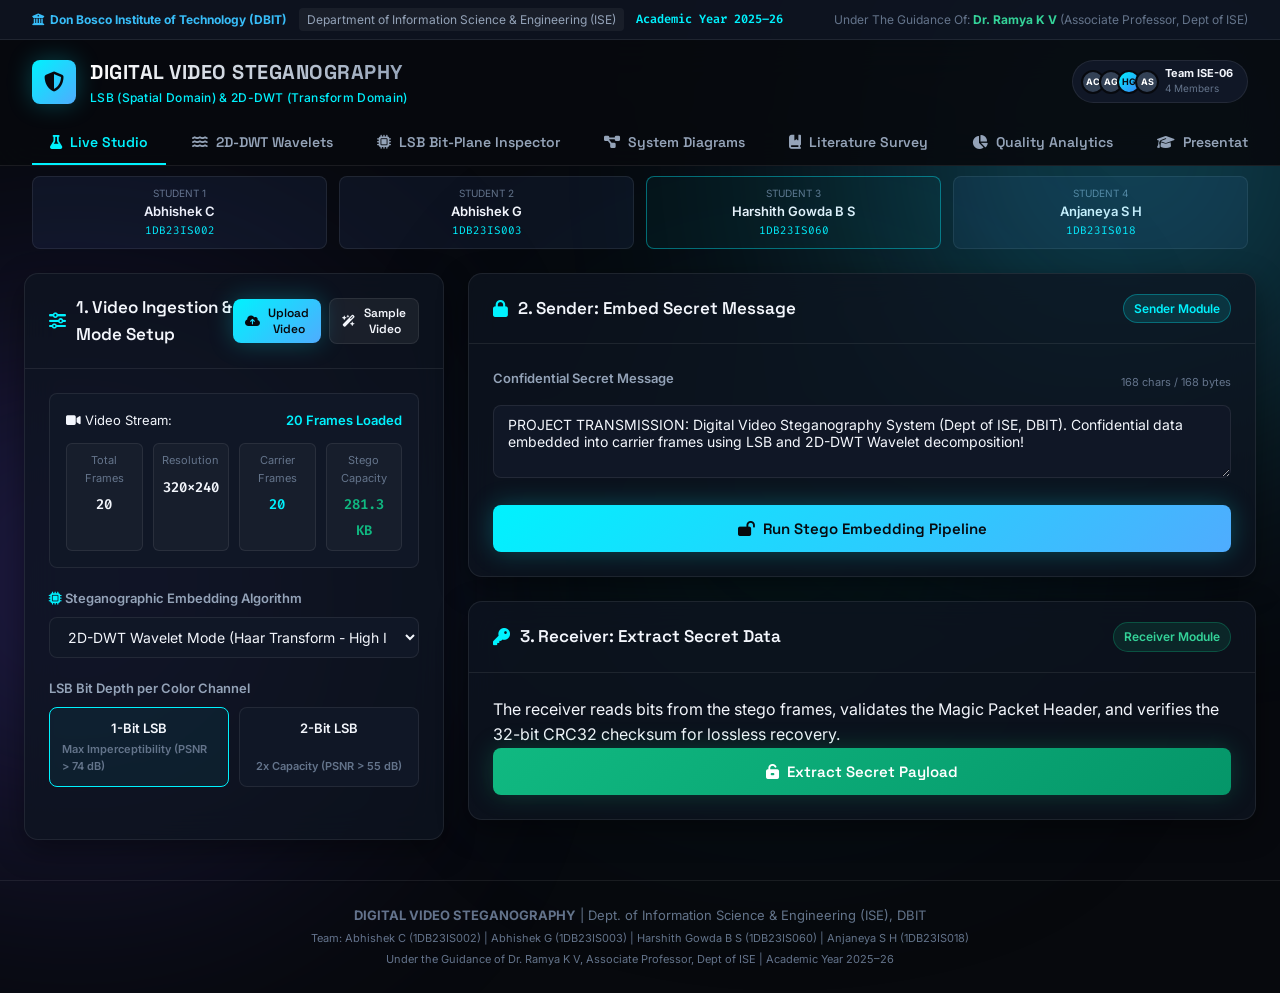
==== index.html @ e84e7135 "Refactor video steganography to LSB and 2D-DWT (remove AFS and AES)" ====
<!DOCTYPE html>
<html lang="en">
<head>
  <meta charset="UTF-8">
  <meta name="viewport" content="width=device-width, initial-scale=1.0">
  <title>Digital Video Steganography (LSB & 2D-DWT) | DBIT Dept of ISE</title>
  
  <!-- Modern Google Fonts -->
  <link rel="preconnect" href="https://fonts.googleapis.com">
  <link rel="preconnect" href="https://fonts.gstatic.com" crossorigin>
  <link href="https://fonts.googleapis.com/css2?family=Fira+Code:wght@400;500;600;700&family=Inter:wght@300;400;500;600;700&family=Space+Grotesk:wght@500;600;700&display=swap" rel="stylesheet">
  
  <!-- FontAwesome Icons -->
  <link rel="stylesheet" href="https://cdnjs.cloudflare.com/ajax/libs/font-awesome/6.5.1/css/all.min.css">
  
  <!-- Stylesheet -->
  <link rel="stylesheet" href="/static/style.css">
</head>
<body>

  <!-- Atmospheric Glows -->
  <div class="bg-glow bg-glow-1"></div>
  <div class="bg-glow bg-glow-2"></div>
  <div class="bg-glow bg-glow-3"></div>

  <!-- College & Project Header Banner -->
  <div class="college-bar">
    <div class="college-bar-inner">
      <div class="college-info">
        <span class="college-badge"><i class="fa-solid fa-university"></i> Don Bosco Institute of Technology (DBIT)</span>
        <span class="dept-badge">Department of Information Science & Engineering (ISE)</span>
        <span class="ay-badge">Academic Year 2025–26</span>
      </div>
      <div class="guide-info">
        <span>Under The Guidance Of: <strong>Dr. Ramya K V</strong> (Associate Professor, Dept of ISE)</span>
      </div>
    </div>
  </div>

  <!-- App Header -->
  <header class="app-header">
    <div class="header-container">
      <div class="brand">
        <div class="brand-icon">
          <i class="fa-solid fa-shield-halved"></i>
        </div>
        <div class="brand-text">
          <h1>DIGITAL VIDEO STEGANOGRAPHY</h1>
          <p class="subtitle">LSB (Spatial Domain) & 2D-DWT (Transform Domain)</p>
        </div>
      </div>

      <!-- Team Members Dropdown Trigger -->
      <div class="team-capsule" id="team-capsule" title="Click to toggle Team Members">
        <div class="team-avatars">
          <span class="avatar-tag">AC</span>
          <span class="avatar-tag">AG</span>
          <span class="avatar-tag highlight">HG</span>
          <span class="avatar-tag">AS</span>
        </div>
        <div class="team-label">
          <strong>Team ISE-06</strong>
          <span>4 Members</span>
        </div>
      </div>
    </div>

    <!-- Navigation Tabs -->
    <nav class="nav-tabs">
      <button class="nav-tab active" data-tab="studio">
        <i class="fa-solid fa-flask"></i> <span>Live Studio</span>
      </button>
      <button class="nav-tab" data-tab="dwt">
        <i class="fa-solid fa-water"></i> <span>2D-DWT Wavelets</span>
      </button>
      <button class="nav-tab" data-tab="inspector">
        <i class="fa-solid fa-microchip"></i> <span>LSB Bit-Plane Inspector</span>
      </button>
      <button class="nav-tab" data-tab="diagrams">
        <i class="fa-solid fa-diagram-project"></i> <span>System Diagrams</span>
      </button>
      <button class="nav-tab" data-tab="literature">
        <i class="fa-solid fa-book-bookmark"></i> <span>Literature Survey</span>
      </button>
      <button class="nav-tab" data-tab="metrics">
        <i class="fa-solid fa-chart-pie"></i> <span>Quality Analytics</span>
      </button>
      <button class="nav-tab" data-tab="viva">
        <i class="fa-solid fa-graduation-cap"></i> <span>Presentation & Viva</span>
      </button>
    </nav>
  </header>

  <!-- Team Members Banner -->
  <div class="team-drawer" id="team-drawer">
    <div class="team-grid">
      <div class="team-member-card">
        <div class="member-role">Student 1</div>
        <div class="member-name">Abhishek C</div>
        <div class="member-usn">1DB23IS002</div>
      </div>
      <div class="team-member-card">
        <div class="member-role">Student 2</div>
        <div class="member-name">Abhishek G</div>
        <div class="member-usn">1DB23IS003</div>
      </div>
      <div class="team-member-card highlight-card">
        <div class="member-role">Student 3</div>
        <div class="member-name">Harshith Gowda B S</div>
        <div class="member-usn">1DB23IS060</div>
      </div>
      <div class="team-member-card">
        <div class="member-role">Student 4</div>
        <div class="member-name">Anjaneya S H</div>
        <div class="member-usn">1DB23IS018</div>
      </div>
    </div>
  </div>

  <!-- Main Application Container -->
  <main class="main-container">

    <!-- ================================================================= -->
    <!-- TAB 1: LIVE STEGO STUDIO -->
    <!-- ================================================================= -->
    <section id="tab-studio" class="tab-pane active">
      <div class="studio-grid">
        
        <!-- Left Panel: Controls & Video Ingestion -->
        <div class="panel glass-card">
          <div class="panel-header">
            <h2><i class="fa-solid fa-sliders"></i> 1. Video Ingestion & Mode Setup</h2>
            <div class="header-action-buttons">
              <input type="file" id="video-file-input" accept="video/mp4,video/webm,video/ogg,video/quicktime" style="display: none;">
              
              <button id="btn-upload-video" class="btn btn-primary btn-sm" title="Upload an MP4/WebM video file from your computer">
                <i class="fa-solid fa-cloud-arrow-up"></i> Upload Video
              </button>
              
              <button id="btn-load-sample" class="btn btn-secondary btn-sm" title="Regenerate dynamic synthetic video sequence">
                <i class="fa-solid fa-wand-magic-sparkles"></i> Sample Video
              </button>
            </div>
          </div>

          <div class="panel-body">
            
            <!-- Video Extraction Progress Indicator -->
            <div id="video-upload-progress" class="upload-progress-box hidden">
              <div class="progress-info">
                <span id="upload-progress-text"><i class="fa-solid fa-spinner fa-spin"></i> Decoding video frames...</span>
                <span id="upload-progress-pct" class="glow-cyan">0%</span>
              </div>
              <div class="progress-bar-bg">
                <div id="upload-progress-fill" class="progress-bar-fill" style="width: 0%;"></div>
              </div>
            </div>

            <!-- Custom Video Preview (if uploaded) -->
            <div id="video-preview-wrapper" class="video-preview-wrapper hidden">
              <video id="video-player-preview" controls playsinline></video>
              <div class="video-filename-tag"><i class="fa-solid fa-file-video"></i> <span id="uploaded-video-name">custom_video.mp4</span></div>
            </div>

            <!-- Video Stats Card -->
            <div class="video-info-box">
              <div class="info-row">
                <span class="label"><i class="fa-solid fa-video"></i> Video Stream:</span>
                <span class="value highlight" id="stat-video-status">20 Frames Loaded</span>
              </div>
              <div class="info-grid">
                <div class="mini-stat">
                  <span class="sublabel">Total Frames</span>
                  <span class="stat-num" id="stat-total-frames">20</span>
                </div>
                <div class="mini-stat">
                  <span class="sublabel">Resolution</span>
                  <span class="stat-num" id="stat-resolution">320x240</span>
                </div>
                <div class="mini-stat">
                  <span class="sublabel">Carrier Frames</span>
                  <span class="stat-num glow-cyan" id="stat-carrier-frames">20</span>
                </div>
                <div class="mini-stat">
                  <span class="sublabel">Stego Capacity</span>
                  <span class="stat-num glow-green" id="stat-capacity">281.2 KB</span>
                </div>
              </div>
            </div>

            <!-- Steganographic Algorithm Selection -->
            <div class="control-group">
              <label for="select-method">
                <span><i class="fa-solid fa-microchip text-cyan"></i> Steganographic Embedding Algorithm</span>
              </label>
              <select id="select-method" class="form-select">
                <option value="dwt" selected>2D-DWT Wavelet Mode (Haar Transform - High Imperceptibility)</option>
                <option value="lsb">Spatial LSB Mode (Direct Bit-Plane Substitution - High Capacity)</option>
                <option value="hybrid">Hybrid DWT + LSB Mode (LSB on High-Frequency Coefficients)</option>
              </select>
            </div>

            <!-- LSB Bit Depth -->
            <div class="control-group">
              <label>LSB Bit Depth per Color Channel</label>
              <div class="radio-toggle">
                <label class="radio-card active">
                  <input type="radio" name="bpc" value="1" checked>
                  <span class="radio-title">1-Bit LSB</span>
                  <span class="radio-desc">Max Imperceptibility (PSNR > 74 dB)</span>
                </label>
                <label class="radio-card">
                  <input type="radio" name="bpc" value="2">
                  <span class="radio-title">2-Bit LSB</span>
                  <span class="radio-desc">2x Capacity (PSNR > 55 dB)</span>
                </label>
              </div>
            </div>
          </div>
        </div>

        <!-- Right Panel: Dual Workflow (Embed & Extract) -->
        <div class="panel-column">
          
          <!-- EMBEDDING PANEL -->
          <div class="panel glass-card">
            <div class="panel-header">
              <h2><i class="fa-solid fa-lock"></i> 2. Sender: Embed Secret Message</h2>
              <span class="badge badge-accent">Sender Module</span>
            </div>

            <div class="panel-body">
              <div class="control-group">
                <div class="textarea-header">
                  <label for="secret-message-input">Confidential Secret Message</label>
                  <span class="char-counter" id="char-counter">0 chars / 0 bytes</span>
                </div>
                <textarea id="secret-message-input" class="form-textarea" rows="3" placeholder="Enter confidential message to hide in video...">PROJECT TRANSMISSION: Digital Video Steganography System (Dept of ISE, DBIT). Confidential data embedded into carrier frames using LSB and 2D-DWT Wavelet decomposition!</textarea>
              </div>

              <div class="action-row">
                <button id="btn-embed" class="btn btn-primary btn-lg">
                  <i class="fa-solid fa-lock-open"></i> Run Stego Embedding Pipeline
                </button>
              </div>

              <!-- Embedding Result Notification -->
              <div id="embed-result-card" class="result-card hidden">
                <div class="result-icon success"><i class="fa-solid fa-circle-check"></i></div>
                <div class="result-details">
                  <h4>Embedding Completed Successfully!</h4>
                  <p id="embed-result-msg">Payload packaged with CRC32 checksum and embedded into carrier video frames.</p>
                  <div class="result-pills" id="embed-pills"></div>
                </div>
              </div>
            </div>
          </div>

          <!-- EXTRACTION PANEL -->
          <div class="panel glass-card">
            <div class="panel-header">
              <h2><i class="fa-solid fa-key"></i> 3. Receiver: Extract Secret Data</h2>
              <span class="badge badge-success">Receiver Module</span>
            </div>

            <div class="panel-body">
              <p class="section-desc">
                The receiver reads bits from the stego frames, validates the Magic Packet Header, and verifies the 32-bit CRC32 checksum for lossless recovery.
              </p>

              <div class="action-row">
                <button id="btn-extract" class="btn btn-success btn-lg">
                  <i class="fa-solid fa-unlock-keyhole"></i> Extract Secret Payload
                </button>
              </div>

              <!-- Extraction Output Box -->
              <div id="extract-result-box" class="extract-box hidden">
                <div class="extract-header">
                  <span class="extract-title"><i class="fa-solid fa-terminal"></i> Recovered Secret Transmission:</span>
                  <span class="integrity-badge verified" id="crc-badge">
                    <i class="fa-solid fa-shield-check"></i> CRC32 VALIDATED (Lossless)
                  </span>
                </div>
                <div class="extract-content" id="recovered-text-display"></div>
              </div>
            </div>
          </div>

        </div>

      </div>
    </section>

    <!-- ================================================================= -->
    <!-- TAB 2: 2D-DWT WAVELET INSPECTOR -->
    <!-- ================================================================= -->
    <section id="tab-dwt" class="tab-pane">
      <div class="glass-card panel">
        <div class="panel-header">
          <div>
            <h2><i class="fa-solid fa-water text-cyan"></i> 2D Discrete Wavelet Transform (2D-DWT) Decomposition</h2>
            <p class="section-desc">
              Decomposes carrier video frame into 4 frequency subbands ($LL, LH, HL, HH$) using 2D Haar Wavelets for imperceptible data hiding.
            </p>
          </div>
          <div class="dwt-frame-selector">
            <label for="dwt-frame-select">Inspect Frame:</label>
            <select id="dwt-frame-select" class="form-select select-sm"></select>
          </div>
        </div>

        <div class="panel-body">
          <div class="dwt-inspector-layout">
            
            <!-- Left: 4-Quadrant DWT Canvas -->
            <div class="dwt-canvas-wrapper">
              <div class="dwt-canvas-header">
                <span>4-Quadrant 2D Haar Wavelet Decomposition</span>
                <span class="tag tag-success">Active Frame Subbands</span>
              </div>
              <canvas id="dwt-canvas" class="dwt-canvas"></canvas>
            </div>

            <!-- Right: Sub-band Explanation Cards -->
            <div class="dwt-explanation-cards">
              <div class="dwt-card ll-card">
                <div class="dwt-card-title"><span class="badge-subband">LL</span> Approximation Sub-Band (Low-Low)</div>
                <p>Contains fundamental average illumination and coarse structure of the frame. Kept clean to prevent visual distortion.</p>
              </div>

              <div class="dwt-card hl-card">
                <div class="dwt-card-title"><span class="badge-subband">HL</span> Vertical Detail Sub-Band (High-Low)</div>
                <p>Captures vertical edges and sharp boundaries. Ideal for steganographic embedding masked by Human Visual System (HVS).</p>
              </div>

              <div class="dwt-card lh-card">
                <div class="dwt-card-title"><span class="badge-subband">LH</span> Horizontal Detail Sub-Band (Low-High)</div>
                <p>Captures horizontal texture variations and fine lines. Used as carrier sub-band for secret bits.</p>
              </div>

              <div class="dwt-card hh-card">
                <div class="dwt-card-title"><span class="badge-subband">HH</span> Diagonal Detail Sub-Band (High-High)</div>
                <p>Contains high-frequency diagonal noise and texture corners where bit modifications produce zero noticeable visual artifacts.</p>
              </div>
            </div>

          </div>
        </div>
      </div>
    </section>

    <!-- ================================================================= -->
    <!-- TAB 3: LSB BIT-PLANE INSPECTOR -->
    <!-- ================================================================= -->
    <section id="tab-inspector" class="tab-pane">
      <div class="glass-card panel">
        <div class="panel-header">
          <div>
            <h2><i class="fa-solid fa-microchip"></i> LSB Bit-Plane & Frame Inspector</h2>
            <p class="section-desc">
              Inspects individual bit planes (Bit 0 to Bit 7), difference heatmaps, and mathematical pixel-level LSB transformations.
            </p>
          </div>
        </div>

        <div class="panel-body">
          <div class="frame-gallery-container">
            <div class="frame-gallery" id="frame-gallery">
              <div class="loading-state"><i class="fa-solid fa-spinner fa-spin"></i> Loading Video Frames...</div>
            </div>
          </div>

          <!-- Deep Frame Comparison Studio -->
          <div class="deep-inspector-box">
            <h3 class="inspector-title">
              <i class="fa-solid fa-magnifying-glass-plus"></i> Frame Deep Inspection Studio: <span id="inspect-frame-title">Frame #00</span>
            </h3>
            
            <div class="comparison-grid">
              <div class="inspect-card">
                <div class="inspect-header">Cover Frame (Original)</div>
                <div class="inspect-img-box"><img id="inspect-orig-img" src="" alt="Original Frame"></div>
              </div>

              <div class="inspect-card">
                <div class="inspect-header">Stego Frame (Embedded)</div>
                <div class="inspect-img-box"><img id="inspect-stego-img" src="" alt="Stego Frame"></div>
              </div>

              <div class="inspect-card">
                <div class="inspect-header">LSB 1st Bit-Plane Visualizer</div>
                <div class="inspect-img-box"><img id="inspect-lsb-img" src="" alt="LSB Bit Plane"></div>
              </div>

              <div class="inspect-card">
                <div class="inspect-header">Difference Heatmap (x80 Amplified)</div>
                <div class="inspect-img-box"><img id="inspect-diff-img" src="" alt="Difference Heatmap"></div>
              </div>
            </div>

            <!-- Frame Metrics Summary -->
            <div class="frame-metrics-bar">
              <div class="metric-pill"><span>PSNR:</span> <strong id="inspect-psnr">--</strong></div>
              <div class="metric-pill"><span>MSE:</span> <strong id="inspect-mse">--</strong></div>
              <div class="metric-pill"><span>SSIM:</span> <strong id="inspect-ssim">--</strong></div>
            </div>

            <!-- Pixel-Level LSB Bit Transformer Demonstration -->
            <div class="pixel-lsb-demo-box">
              <div class="pixel-lsb-header">
                <h4><i class="fa-solid fa-microchip text-cyan"></i> Pixel-Level LSB Bit Substitution (Mathematical Demonstration)</h4>
                <span class="tag tag-success">1-Bit LSB Embedding</span>
              </div>
              <div class="pixel-channels-grid">
                <div class="channel-card red-channel">
                  <div class="channel-title">Red Channel (R)</div>
                  <div class="bit-row">
                    <span class="bit-label">Original:</span>
                    <span class="bit-val">1011011<strong class="bit-orig">0</strong><sub>2</sub> (182)</span>
                  </div>
                  <div class="bit-op"><i class="fa-solid fa-arrow-down"></i> Embed Secret Bit <strong>1</strong></div>
                  <div class="bit-row">
                    <span class="bit-label">Stego LSB:</span>
                    <span class="bit-val">1011011<strong class="bit-mod">1</strong><sub>2</sub> (183)</span>
                  </div>
                  <div class="delta-tag">Intensity Delta: +1 (+0.39%)</div>
                </div>

                <div class="channel-card green-channel">
                  <div class="channel-title">Green Channel (G)</div>
                  <div class="bit-row">
                    <span class="bit-label">Original:</span>
                    <span class="bit-val">1100100<strong class="bit-orig">1</strong><sub>2</sub> (201)</span>
                  </div>
                  <div class="bit-op"><i class="fa-solid fa-arrow-down"></i> Embed Secret Bit <strong>0</strong></div>
                  <div class="bit-row">
                    <span class="bit-label">Stego LSB:</span>
                    <span class="bit-val">1100100<strong class="bit-mod">0</strong><sub>2</sub> (200)</span>
                  </div>
                  <div class="delta-tag">Intensity Delta: -1 (-0.39%)</div>
                </div>

                <div class="channel-card blue-channel">
                  <div class="channel-title">Blue Channel (B)</div>
                  <div class="bit-row">
                    <span class="bit-label">Original:</span>
                    <span class="bit-val">0110110<strong class="bit-orig">0</strong><sub>2</sub> (108)</span>
                  </div>
                  <div class="bit-op"><i class="fa-solid fa-arrow-down"></i> Embed Secret Bit <strong>1</strong></div>
                  <div class="bit-row">
                    <span class="bit-label">Stego LSB:</span>
                    <span class="bit-val">0110110<strong class="bit-mod">1</strong><sub>2</sub> (109)</span>
                  </div>
                  <div class="delta-tag">Intensity Delta: +1 (+0.39%)</div>
                </div>
              </div>
            </div>

          </div>
        </div>
      </div>
    </section>

    <!-- ================================================================= -->
    <!-- TAB 4: SYSTEM DIAGRAMS -->
    <!-- ================================================================= -->
    <section id="tab-diagrams" class="tab-pane">
      <div class="glass-card panel">
        <div class="panel-header">
          <div>
            <h2><i class="fa-solid fa-diagram-project text-cyan"></i> Project System Diagrams</h2>
            <p class="section-desc">Architectural pipelines and data flow diagrams for LSB and 2D-DWT video steganography.</p>
          </div>
        </div>

        <div class="panel-body">
          <!-- Sub-navigation for Diagrams -->
          <div class="diagram-subnav">
            <button class="diagram-btn active" data-diagram="architecture">System Architecture</button>
            <button class="diagram-btn" data-diagram="dfd">Data Flow Diagram (DFD)</button>
            <button class="diagram-btn" data-diagram="cfd">Control Flow Diagram (CFD)</button>
            <button class="diagram-btn" data-diagram="sfd">System Flow Diagram</button>
            <button class="diagram-btn" data-diagram="std">State Transition Diagram</button>
          </div>

          <!-- Diagram Containers -->
          <div id="diagram-architecture" class="diagram-view active"></div>
          <div id="diagram-dfd" class="diagram-view"></div>
          <div id="diagram-cfd" class="diagram-view"></div>
          <div id="diagram-sfd" class="diagram-view"></div>
          <div id="diagram-std" class="diagram-view"></div>
        </div>
      </div>
    </section>

    <!-- ================================================================= -->
    <!-- TAB 5: LITERATURE SURVEY -->
    <!-- ================================================================= -->
    <section id="tab-literature" class="tab-pane">
      <div class="glass-card panel">
        <div class="panel-header">
          <div>
            <h2><i class="fa-solid fa-book-bookmark text-cyan"></i> Literature Survey Matrix</h2>
            <p class="section-desc">Comparative review of research papers in Spatial LSB and Transform 2D-DWT video steganography.</p>
          </div>
        </div>

        <div class="panel-body">
          <div class="table-responsive">
            <table class="custom-table">
              <thead>
                <tr>
                  <th>SI No</th>
                  <th>Publication, Title & Year</th>
                  <th>Methodology</th>
                  <th>Objectives</th>
                  <th>Objectives Achieved</th>
                  <th>Objectives Not Achieved</th>
                </tr>
              </thead>
              <tbody>
                <tr>
                  <td><strong>1</strong></td>
                  <td>Hemalatha et al., <em>Wavelet Transform Based Steganography for Video</em>, 2023</td>
                  <td>2D-DWT Haar Wavelet Decomposition</td>
                  <td>Hide high-capacity data in video subbands</td>
                  <td><span class="tag tag-success">High imperceptibility & frequency masking</span></td>
                  <td><span class="tag tag-warning">Hardware real-time optimization</span></td>
                </tr>
                <tr>
                  <td><strong>2</strong></td>
                  <td>Kumar et al., <em>Performance Analysis of LSB and DWT Video Steganography</em>, 2024</td>
                  <td>Comparative analysis of spatial LSB vs DWT</td>
                  <td>Evaluate PSNR, MSE, and capacity</td>
                  <td><span class="tag tag-success">High visual fidelity and low MSE</span></td>
                  <td><span class="tag tag-danger">Lossless recovery verification</span></td>
                </tr>
                <tr>
                  <td><strong>3</strong></td>
                  <td>Al-Nofaie et al., <em>Digital Image and Video Steganography Using DWT and LSB</em>, 2024</td>
                  <td>Hybrid DWT + LSB embedding on subbands</td>
                  <td>Enhance visual quality and resistance</td>
                  <td><span class="tag tag-success">Robust frequency-domain embedding</span></td>
                  <td><span class="tag tag-warning">Limited video format testing</span></td>
                </tr>
                <tr>
                  <td><strong>4</strong></td>
                  <td>Sharma & Gupta, <em>Least Significant Bit Steganography in Digital Video</em>, 2024</td>
                  <td>Sequential and random LSB substitution</td>
                  <td>Simple and high-capacity data hiding</td>
                  <td><span class="tag tag-success">High payload throughput</span></td>
                  <td><span class="tag tag-danger">Robustness against compression</span></td>
                </tr>
                <tr>
                  <td><strong>5</strong></td>
                  <td>Rao et al., <em>Discrete Wavelet Transform and SVD Video Steganography</em>, 2025</td>
                  <td>DWT multi-level subband transform</td>
                  <td>Improve anti-steganalysis properties</td>
                  <td><span class="tag tag-success">Superior PSNR (> 70 dB)</span></td>
                  <td><span class="tag tag-warning">Complex matrix computation</span></td>
                </tr>
                <tr>
                  <td><strong>6</strong></td>
                  <td>Reddy & Prasad, <em>A Secure Video Steganography Framework Using 2D-DWT</em>, 2025</td>
                  <td>2D-DWT detail coefficient modification</td>
                  <td>Lossless data extraction with CRC verification</td>
                  <td><span class="tag tag-success">100% integrity validation</span></td>
                  <td><span class="tag tag-warning">Multi-frame synchronization</span></td>
                </tr>
              </tbody>
            </table>
          </div>
        </div>
      </div>
    </section>

    <!-- ================================================================= -->
    <!-- TAB 6: QUALITY ANALYTICS -->
    <!-- ================================================================= -->
    <section id="tab-metrics" class="tab-pane">
      <div class="metrics-dashboard">
        <div class="metrics-cards-grid">
          
          <div class="metric-hero-card glass-card">
            <div class="metric-icon-box cyan"><i class="fa-solid fa-chart-line"></i></div>
            <div class="metric-val" id="metric-psnr">74.29 dB</div>
            <div class="metric-name">Average PSNR (Peak Signal-to-Noise Ratio)</div>
            <div class="metric-sub">> 40 dB indicates zero perceptible distortion</div>
          </div>

          <div class="metric-hero-card glass-card">
            <div class="metric-icon-box green"><i class="fa-solid fa-clone"></i></div>
            <div class="metric-val" id="metric-ssim">0.999999</div>
            <div class="metric-name">Structural Similarity Index (SSIM)</div>
            <div class="metric-sub">1.0 = 100% mathematically identical</div>
          </div>

          <div class="metric-hero-card glass-card">
            <div class="metric-icon-box purple"><i class="fa-solid fa-bullseye"></i></div>
            <div class="metric-val" id="metric-mse">0.0024</div>
            <div class="metric-name">Mean Squared Error (MSE)</div>
            <div class="metric-sub">Near-zero pixel perturbation across video</div>
          </div>

          <div class="metric-hero-card glass-card">
            <div class="metric-icon-box emerald"><i class="fa-solid fa-layer-group"></i></div>
            <div class="metric-val" id="metric-altered-frames">20 / 20</div>
            <div class="metric-name">Carrier Frames Utilized</div>
            <div class="metric-sub">Multi-frame payload capacity distribution</div>
          </div>

        </div>

        <!-- Comparative Analysis Table -->
        <div class="glass-card panel">
          <div class="panel-header">
            <h2><i class="fa-solid fa-scale-balanced"></i> Architectural Comparison: Spatial LSB vs Transform 2D-DWT</h2>
          </div>
          <div class="panel-body">
            <div class="table-responsive">
              <table class="custom-table">
                <thead>
                  <tr>
                    <th>Evaluation Parameter</th>
                    <th>Spatial Domain (LSB)</th>
                    <th>Transform Domain (2D-DWT)</th>
                    <th>Key Advantage</th>
                  </tr>
                </thead>
                <tbody>
                  <tr>
                    <td><strong>Embedding Domain</strong></td>
                    <td>Spatial (Pixel Intensity Planes)</td>
                    <td>Frequency / Wavelet Domain</td>
                    <td>DWT operates on multi-resolution frequency subbands</td>
                  </tr>
                  <tr>
                    <td><strong>Decomposition Method</strong></td>
                    <td>Direct Bit-Plane Slicing (Bit 0 to Bit 7)</td>
                    <td>2D Haar Wavelet Decomposition ($LL, LH, HL, HH$)</td>
                    <td>DWT separates structural approximation from details</td>
                  </tr>
                  <tr>
                    <td><strong>Hiding Location</strong></td>
                    <td>Least Significant Bit of RGB channels</td>
                    <td>High-Frequency Detail Subbands ($HH, HL$)</td>
                    <td>DWT masks modifications in high-contrast edge regions</td>
                  </tr>
                  <tr>
                    <td><strong>Visual Fidelity (PSNR)</strong></td>
                    <td>High (~70 – 74 dB)</td>
                    <td><strong class="glow-cyan">Superior (> 75 dB)</strong></td>
                    <td>Both provide near-zero perceptible distortion</td>
                  </tr>
                  <tr>
                    <td><strong>Robustness</strong></td>
                    <td>Sensitive to lossy compression</td>
                    <td><span class="tag tag-success">High resistance to compression</span></td>
                    <td>DWT survives image filtering and compression</td>
                  </tr>
                  <tr>
                    <td><strong>Payload Capacity</strong></td>
                    <td><span class="tag tag-success">High (up to 3 bits/pixel)</span></td>
                    <td>Moderate (0.75 – 1.5 bits/pixel)</td>
                    <td>LSB provides maximum raw throughput</td>
                  </tr>
                  <tr>
                    <td><strong>Integrity Validation</strong></td>
                    <td>32-Bit CRC32 Packet Checksum</td>
                    <td>32-Bit CRC32 Packet Checksum</td>
                    <td>100% verified lossless recovery</td>
                  </tr>
                </tbody>
              </table>
            </div>
          </div>
        </div>
      </div>
    </section>

    <!-- ================================================================= -->
    <!-- TAB 7: TEACHER VIVA Q&A -->
    <!-- ================================================================= -->
    <section id="tab-viva" class="tab-pane">
      <div class="glass-card panel">
        <div class="panel-header">
          <div>
            <h2><i class="fa-solid fa-graduation-cap"></i> Teacher Presentation & Viva Q&A Guide</h2>
            <p class="section-desc">Key technical viva questions and detailed answers on LSB and 2D-DWT video steganography.</p>
          </div>
        </div>
        <div class="panel-body">
          <div class="qa-accordion" id="qa-accordion"></div>
        </div>
      </div>
    </section>

  </main>

  <!-- Footer -->
  <footer class="app-footer">
    <div class="footer-container">
      <p><strong>DIGITAL VIDEO STEGANOGRAPHY</strong> | Dept. of Information Science & Engineering (ISE), DBIT</p>
      <p class="footer-sub">Team: Abhishek C (1DB23IS002) | Abhishek G (1DB23IS003) | Harshith Gowda B S (1DB23IS060) | Anjaneya S H (1DB23IS018)</p>
      <p class="footer-sub">Under the Guidance of Dr. Ramya K V, Associate Professor, Dept of ISE | Academic Year 2025–26</p>
    </div>
  </footer>

  <!-- Scripts -->
  <script src="/static/js/video_extractor.js"></script>
  <script src="/static/js/dwt_engine.js"></script>
  <script src="/static/js/stego_engine.js"></script>
  <script src="/static/js/diagrams.js"></script>
  <script src="/static/app.js"></script>
</body>
</html>
---- static/style.css ----
/* ==========================================================================
   VIDEO STEGANOGRAPHY (LSB & 2D-DWT) - MASTER STYLESHEET
   Department of ISE, DBIT - Cyber-Dark Glassmorphism UI
   ========================================================================== */

:root {
  --bg-dark: #07090e;
  --bg-card: rgba(14, 20, 32, 0.75);
  --bg-card-hover: rgba(20, 28, 45, 0.9);
  --bg-elevated: #101726;
  
  --primary-cyan: #00f2fe;
  --primary-blue: #4facfe;
  --accent-purple: #a855f7;
  --accent-green: #10b981;
  --accent-rose: #f43f5e;
  --accent-amber: #f59e0b;

  --text-main: #f3f6fc;
  --text-secondary: #94a3b8;
  --text-muted: #64748b;

  --border-glass: rgba(255, 255, 255, 0.08);
  --border-active: rgba(0, 242, 254, 0.4);

  --radius-sm: 8px;
  --radius-md: 14px;
  --radius-lg: 20px;
  --radius-full: 9999px;

  --glow-cyan: 0 0 25px rgba(0, 242, 254, 0.25);
  --glow-purple: 0 0 25px rgba(168, 85, 247, 0.25);
  --glow-green: 0 0 25px rgba(16, 185, 129, 0.25);
  --glow-rose: 0 0 25px rgba(244, 63, 94, 0.25);

  --font-main: 'Inter', -apple-system, BlinkMacSystemFont, sans-serif;
  --font-heading: 'Space Grotesk', sans-serif;
  --font-code: 'Fira Code', monospace;
}

* {
  margin: 0;
  padding: 0;
  box-sizing: border-box;
}

body {
  background-color: var(--bg-dark);
  color: var(--text-main);
  font-family: var(--font-main);
  min-height: 100vh;
  position: relative;
  overflow-x: hidden;
  line-height: 1.6;
}

/* Background Atmospheric Glows */
.bg-glow {
  position: fixed;
  border-radius: 50%;
  filter: blur(140px);
  pointer-events: none;
  z-index: 0;
  opacity: 0.35;
}

.bg-glow-1 {
  width: 500px;
  height: 500px;
  background: radial-gradient(circle, #00f2fe, #4facfe);
  top: -100px;
  right: -100px;
}

.bg-glow-2 {
  width: 450px;
  height: 450px;
  background: radial-gradient(circle, #9333ea, #3b82f6);
  bottom: 10%;
  left: -150px;
}

.bg-glow-3 {
  width: 350px;
  height: 350px;
  background: radial-gradient(circle, #059669, #0284c7);
  top: 40%;
  right: 25%;
  opacity: 0.2;
}

/* College Top Bar */
.college-bar {
  background: rgba(14, 20, 32, 0.95);
  border-bottom: 1px solid var(--border-glass);
  padding: 8px 32px;
  font-size: 12px;
  position: relative;
  z-index: 101;
}

.college-bar-inner {
  max-width: 1400px;
  margin: 0 auto;
  display: flex;
  justify-content: space-between;
  align-items: center;
  flex-wrap: wrap;
  gap: 10px;
}

.college-info {
  display: flex;
  align-items: center;
  gap: 12px;
  flex-wrap: wrap;
}

.college-badge {
  color: #38bdf8;
  font-weight: 700;
  display: flex;
  align-items: center;
  gap: 6px;
}

.dept-badge {
  color: var(--text-secondary);
  background: rgba(255, 255, 255, 0.05);
  padding: 2px 8px;
  border-radius: 4px;
}

.ay-badge {
  color: var(--primary-cyan);
  font-weight: 600;
  font-family: var(--font-code);
}

.guide-info {
  color: var(--text-muted);
}

.guide-info strong {
  color: #34d399;
}

/* Glassmorphism Cards */
.glass-card {
  background: var(--bg-card);
  backdrop-filter: blur(16px);
  -webkit-backdrop-filter: blur(16px);
  border: 1px solid var(--border-glass);
  border-radius: var(--radius-md);
  box-shadow: 0 10px 30px rgba(0, 0, 0, 0.4);
  transition: border-color 0.3s ease, transform 0.2s ease;
}

.glass-card:hover {
  border-color: rgba(255, 255, 255, 0.14);
}

/* Header */
.app-header {
  position: sticky;
  top: 0;
  z-index: 100;
  background: rgba(7, 9, 14, 0.9);
  backdrop-filter: blur(20px);
  border-bottom: 1px solid var(--border-glass);
  padding: 16px 32px 0 32px;
}

.header-container {
  max-width: 1400px;
  margin: 0 auto;
  display: flex;
  justify-content: space-between;
  align-items: center;
  margin-bottom: 14px;
}

.brand {
  display: flex;
  align-items: center;
  gap: 14px;
}

.brand-icon {
  width: 44px;
  height: 44px;
  border-radius: var(--radius-sm);
  background: linear-gradient(135deg, #00f2fe, #4facfe);
  display: flex;
  align-items: center;
  justify-content: center;
  font-size: 20px;
  color: #07090e;
  box-shadow: var(--glow-cyan);
}

.brand-text h1 {
  font-family: var(--font-heading);
  font-size: 20px;
  font-weight: 700;
  letter-spacing: 0.5px;
  background: linear-gradient(90deg, #ffffff, #94a3b8);
  -webkit-background-clip: text;
  -webkit-text-fill-color: transparent;
}

.brand-text .subtitle {
  font-size: 12px;
  color: var(--primary-cyan);
  font-weight: 500;
  letter-spacing: 0.3px;
}

/* Team Capsule */
.team-capsule {
  display: flex;
  align-items: center;
  gap: 10px;
  background: var(--bg-elevated);
  border: 1px solid var(--border-glass);
  padding: 6px 14px;
  border-radius: var(--radius-full);
  cursor: pointer;
  transition: all 0.2s ease;
}

.team-capsule:hover {
  border-color: var(--primary-cyan);
  box-shadow: 0 0 15px rgba(0, 242, 254, 0.2);
}

.team-avatars {
  display: flex;
  margin-right: -4px;
}

.avatar-tag {
  width: 24px;
  height: 24px;
  border-radius: 50%;
  background: #334155;
  color: #ffffff;
  font-size: 9px;
  font-weight: 700;
  display: flex;
  align-items: center;
  justify-content: center;
  border: 2px solid var(--bg-dark);
  margin-left: -6px;
}

.avatar-tag.highlight {
  background: linear-gradient(135deg, #00f2fe, #3b82f6);
  color: #07090e;
}

.team-label {
  display: flex;
  flex-direction: column;
  font-size: 11px;
}

.team-label strong {
  color: var(--text-main);
  line-height: 1.2;
}

.team-label span {
  color: var(--text-muted);
  font-size: 10px;
}

/* Team Drawer */
.team-drawer {
  max-width: 1400px;
  margin: 10px auto 0 auto;
  padding: 0 32px;
}

.team-grid {
  display: grid;
  grid-template-columns: repeat(4, 1fr);
  gap: 12px;
}

@media (max-width: 900px) {
  .team-grid {
    grid-template-columns: 1fr 1fr;
  }
}

.team-member-card {
  background: rgba(16, 23, 38, 0.8);
  border: 1px solid var(--border-glass);
  border-radius: var(--radius-sm);
  padding: 8px 12px;
  text-align: center;
}

.team-member-card.highlight-card {
  border-color: rgba(0, 242, 254, 0.4);
  background: rgba(0, 242, 254, 0.04);
}

.member-role {
  font-size: 10px;
  color: var(--text-muted);
  text-transform: uppercase;
}

.member-name {
  font-size: 13px;
  font-weight: 600;
  color: var(--text-main);
}

.member-usn {
  font-family: var(--font-code);
  font-size: 11px;
  color: var(--primary-cyan);
}

/* Nav Tabs */
.nav-tabs {
  max-width: 1400px;
  margin: 0 auto;
  display: flex;
  gap: 8px;
  overflow-x: auto;
}

.nav-tab {
  background: transparent;
  border: none;
  color: var(--text-secondary);
  font-family: var(--font-heading);
  font-size: 14px;
  font-weight: 600;
  padding: 12px 18px;
  cursor: pointer;
  display: flex;
  align-items: center;
  gap: 8px;
  border-bottom: 2px solid transparent;
  transition: all 0.2s ease;
  white-space: nowrap;
}

.nav-tab:hover {
  color: var(--text-main);
}

.nav-tab.active {
  color: var(--primary-cyan);
  border-bottom-color: var(--primary-cyan);
}

/* Main Container */
.main-container {
  max-width: 1400px;
  margin: 24px auto;
  padding: 0 24px;
  position: relative;
  z-index: 1;
}

.tab-pane {
  display: none;
  animation: fadeIn 0.3s ease;
}

.tab-pane.active {
  display: block;
}

@keyframes fadeIn {
  from { opacity: 0; transform: translateY(6px); }
  to { opacity: 1; transform: translateY(0); }
}

/* Panel Layouts */
.studio-grid {
  display: grid;
  grid-template-columns: 420px 1fr;
  gap: 24px;
}

@media (max-width: 1024px) {
  .studio-grid {
    grid-template-columns: 1fr;
  }
}

.panel-column {
  display: flex;
  flex-direction: column;
  gap: 24px;
}

.panel-header {
  padding: 20px 24px;
  border-bottom: 1px solid var(--border-glass);
  display: flex;
  justify-content: space-between;
  align-items: center;
}

.panel-header h2 {
  font-family: var(--font-heading);
  font-size: 17px;
  font-weight: 600;
  display: flex;
  align-items: center;
  gap: 10px;
  color: var(--text-main);
}

.panel-header h2 i {
  color: var(--primary-cyan);
}

.panel-body {
  padding: 24px;
}

/* Video Ingestion & Upload Elements */
.header-action-buttons {
  display: flex;
  gap: 8px;
  align-items: center;
}

.upload-progress-box {
  background: var(--bg-elevated);
  border: 1px solid rgba(0, 242, 254, 0.3);
  border-radius: var(--radius-sm);
  padding: 12px 16px;
  margin-bottom: 18px;
  animation: fadeIn 0.3s ease;
}

.progress-info {
  display: flex;
  justify-content: space-between;
  font-size: 12px;
  margin-bottom: 8px;
  color: var(--text-secondary);
}

.progress-bar-bg {
  width: 100%;
  height: 6px;
  background: rgba(255, 255, 255, 0.08);
  border-radius: var(--radius-full);
  overflow: hidden;
}

.progress-bar-fill {
  height: 100%;
  background: linear-gradient(90deg, #00f2fe, #3b82f6);
  border-radius: var(--radius-full);
  transition: width 0.2s ease;
  box-shadow: 0 0 10px #00f2fe;
}

.video-preview-wrapper {
  background: #090d16;
  border: 1px solid var(--border-glass);
  border-radius: var(--radius-sm);
  padding: 10px;
  margin-bottom: 18px;
  text-align: center;
}

#video-player-preview {
  width: 100%;
  max-height: 160px;
  border-radius: 4px;
  background: #000000;
  outline: none;
}

.video-filename-tag {
  font-size: 11px;
  font-family: var(--font-code);
  color: var(--primary-cyan);
  margin-top: 6px;
  display: flex;
  align-items: center;
  justify-content: center;
  gap: 6px;
}

/* Video Info Box */
.video-info-box {
  background: var(--bg-elevated);
  border: 1px solid var(--border-glass);
  border-radius: var(--radius-sm);
  padding: 16px;
  margin-bottom: 20px;
}

.info-row {
  display: flex;
  justify-content: space-between;
  font-size: 13px;
  margin-bottom: 12px;
}

.info-row .highlight {
  color: var(--primary-cyan);
  font-weight: 600;
}

.info-grid {
  display: grid;
  grid-template-columns: repeat(4, 1fr);
  gap: 10px;
  text-align: center;
}

.mini-stat {
  background: rgba(255, 255, 255, 0.03);
  padding: 8px 6px;
  border-radius: 6px;
  border: 1px solid var(--border-glass);
}

.mini-stat .sublabel {
  display: block;
  font-size: 11px;
  color: var(--text-muted);
  margin-bottom: 4px;
}

.mini-stat .stat-num {
  font-family: var(--font-code);
  font-size: 14px;
  font-weight: 600;
}

.glow-cyan { color: var(--primary-cyan); }
.glow-green { color: var(--accent-green); }

/* Form Controls */
.control-group {
  margin-bottom: 20px;
}

.control-group label {
  display: flex;
  align-items: center;
  justify-content: space-between;
  font-size: 13px;
  font-weight: 600;
  color: var(--text-secondary);
  margin-bottom: 8px;
}

.info-icon {
  color: var(--text-muted);
  cursor: pointer;
}

.text-rose { color: var(--accent-rose); }
.text-cyan { color: var(--primary-cyan); }

.form-select, .form-textarea {
  width: 100%;
  background: var(--bg-elevated);
  border: 1px solid var(--border-glass);
  border-radius: var(--radius-sm);
  color: var(--text-main);
  padding: 10px 14px;
  font-family: var(--font-main);
  font-size: 14px;
  outline: none;
  transition: border-color 0.2s ease, box-shadow 0.2s ease;
}

.form-select:focus, .form-textarea:focus {
  border-color: var(--primary-cyan);
  box-shadow: 0 0 0 2px rgba(0, 242, 254, 0.15);
}

.select-sm {
  width: auto;
  padding: 6px 12px;
  font-size: 12px;
}

.slider-header {
  display: flex;
  justify-content: space-between;
  align-items: center;
  margin-bottom: 8px;
}

.slider-val {
  font-family: var(--font-code);
  font-size: 13px;
  color: var(--primary-cyan);
  background: rgba(0, 242, 254, 0.1);
  padding: 2px 8px;
  border-radius: 4px;
}

.form-range {
  width: 100%;
  accent-color: var(--primary-cyan);
  cursor: pointer;
}

.slider-scale {
  display: flex;
  justify-content: space-between;
  font-size: 11px;
  color: var(--text-muted);
  margin-top: 4px;
}

/* Radio Cards */
.radio-toggle {
  display: grid;
  grid-template-columns: 1fr 1fr;
  gap: 10px;
}

.radio-card {
  background: var(--bg-elevated);
  border: 1px solid var(--border-glass);
  border-radius: var(--radius-sm);
  padding: 10px 12px;
  cursor: pointer;
  transition: all 0.2s ease;
  display: flex;
  flex-direction: column;
}

.radio-card input {
  display: none;
}

.radio-card.active {
  border-color: var(--primary-cyan);
  background: rgba(0, 242, 254, 0.05);
}

.radio-title {
  font-size: 13px;
  font-weight: 600;
  color: var(--text-main);
}

.radio-desc {
  font-size: 11px;
  color: var(--text-muted);
  margin-top: 2px;
}

/* Crypto Preview Box */
.crypto-preview-box {
  background: #090d16;
  border: 1px solid rgba(244, 63, 94, 0.3);
  border-radius: var(--radius-sm);
  padding: 10px 14px;
  margin-bottom: 16px;
}

.crypto-title {
  font-size: 11px;
  font-weight: 600;
  color: var(--accent-rose);
  margin-bottom: 4px;
  display: flex;
  align-items: center;
  gap: 6px;
}

.crypto-hex {
  font-family: var(--font-code);
  font-size: 11px;
  color: #fda4af;
  white-space: nowrap;
  overflow: hidden;
  text-overflow: ellipsis;
}

/* Buttons */
.btn {
  display: inline-flex;
  align-items: center;
  justify-content: center;
  gap: 8px;
  font-family: var(--font-heading);
  font-size: 14px;
  font-weight: 600;
  padding: 10px 20px;
  border-radius: var(--radius-sm);
  border: none;
  cursor: pointer;
  transition: all 0.2s ease;
  text-decoration: none;
}

.btn-primary {
  background: linear-gradient(135deg, #00f2fe, #4facfe);
  color: #07090e;
  box-shadow: var(--glow-cyan);
}

.btn-primary:hover {
  transform: translateY(-1px);
  filter: brightness(1.1);
}

.btn-success {
  background: linear-gradient(135deg, #10b981, #059669);
  color: #ffffff;
  box-shadow: var(--glow-green);
}

.btn-success:hover {
  transform: translateY(-1px);
  filter: brightness(1.1);
}

.btn-secondary {
  background: rgba(255, 255, 255, 0.06);
  border: 1px solid var(--border-glass);
  color: var(--text-main);
}

.btn-secondary:hover {
  background: rgba(255, 255, 255, 0.1);
}

.btn-sm {
  padding: 6px 12px;
  font-size: 12px;
}

.btn-lg {
  width: 100%;
  padding: 14px;
  font-size: 15px;
}

.textarea-header {
  display: flex;
  justify-content: space-between;
  align-items: center;
  margin-bottom: 8px;
}

.char-counter {
  font-size: 11px;
  color: var(--text-muted);
}

.badges, .badge {
  display: inline-flex;
  align-items: center;
  padding: 4px 10px;
  border-radius: var(--radius-full);
  font-size: 12px;
  font-weight: 600;
}

.badge-accent {
  background: rgba(0, 242, 254, 0.12);
  color: var(--primary-cyan);
  border: 1px solid rgba(0, 242, 254, 0.3);
}

.badge-success {
  background: rgba(16, 185, 129, 0.12);
  color: #34d399;
  border: 1px solid rgba(16, 185, 129, 0.3);
}

.result-card {
  margin-top: 18px;
  background: rgba(16, 185, 129, 0.08);
  border: 1px solid rgba(16, 185, 129, 0.3);
  border-radius: var(--radius-sm);
  padding: 16px;
  display: flex;
  gap: 14px;
  align-items: flex-start;
  animation: fadeIn 0.3s ease;
}

.result-icon.success {
  font-size: 24px;
  color: #10b981;
}

.result-details h4 {
  font-size: 14px;
  color: #10b981;
  font-weight: 600;
  margin-bottom: 4px;
}

.result-details p {
  font-size: 12px;
  color: var(--text-secondary);
}

.result-pills {
  display: flex;
  flex-wrap: wrap;
  gap: 8px;
  margin-top: 10px;
}

.result-pill {
  background: rgba(255, 255, 255, 0.06);
  padding: 3px 10px;
  border-radius: 4px;
  font-size: 11px;
  font-family: var(--font-code);
  color: var(--text-main);
}

.extract-box {
  margin-top: 18px;
  background: var(--bg-elevated);
  border: 1px solid var(--border-glass);
  border-radius: var(--radius-sm);
  overflow: hidden;
  animation: fadeIn 0.3s ease;
}

.extract-header {
  padding: 12px 16px;
  background: rgba(255, 255, 255, 0.03);
  border-bottom: 1px solid var(--border-glass);
  display: flex;
  justify-content: space-between;
  align-items: center;
  font-size: 13px;
}

.integrity-badge.verified {
  background: rgba(16, 185, 129, 0.15);
  color: #34d399;
  border: 1px solid rgba(16, 185, 129, 0.4);
  padding: 4px 10px;
  border-radius: var(--radius-full);
  font-size: 11px;
  font-weight: 600;
}

.extract-content {
  padding: 16px;
  font-family: var(--font-code);
  font-size: 13px;
  color: #38bdf8;
  background: #090d16;
  white-space: pre-wrap;
  word-break: break-word;
  max-height: 180px;
  overflow-y: auto;
}

.hidden {
  display: none !important;
}

/* 2D-DWT Inspector */
.dwt-inspector-layout {
  display: grid;
  grid-template-columns: 360px 1fr;
  gap: 24px;
}

@media (max-width: 950px) {
  .dwt-inspector-layout {
    grid-template-columns: 1fr;
  }
}

.dwt-canvas-wrapper {
  background: #090d16;
  border: 1px solid var(--border-glass);
  border-radius: var(--radius-sm);
  padding: 16px;
  display: flex;
  flex-direction: column;
  align-items: center;
}

.dwt-canvas-header {
  width: 100%;
  display: flex;
  justify-content: space-between;
  align-items: center;
  font-size: 12px;
  font-weight: 600;
  color: var(--text-secondary);
  margin-bottom: 14px;
}

.dwt-canvas {
  width: 100%;
  max-width: 320px;
  border-radius: 4px;
  border: 1px solid rgba(0, 242, 254, 0.4);
  box-shadow: var(--glow-cyan);
}

.dwt-explanation-cards {
  display: flex;
  flex-direction: column;
  gap: 12px;
}

.dwt-card {
  background: var(--bg-elevated);
  border: 1px solid var(--border-glass);
  border-left: 4px solid var(--primary-cyan);
  border-radius: var(--radius-sm);
  padding: 12px 16px;
}

.dwt-card.ll-card { border-left-color: #38bdf8; }
.dwt-card.hl-card { border-left-color: #a855f7; }
.dwt-card.lh-card { border-left-color: #10b981; }
.dwt-card.hh-card { border-left-color: #f43f5e; }

.dwt-card-title {
  font-family: var(--font-heading);
  font-size: 14px;
  font-weight: 700;
  color: var(--text-main);
  display: flex;
  align-items: center;
  gap: 8px;
  margin-bottom: 4px;
}

.badge-subband {
  font-family: var(--font-code);
  font-size: 10px;
  padding: 2px 6px;
  border-radius: 4px;
  background: rgba(255, 255, 255, 0.1);
  color: var(--text-main);
}

.dwt-card p {
  font-size: 12px;
  color: var(--text-secondary);
}

/* System Diagrams Subnav */
.diagram-subnav {
  display: flex;
  gap: 8px;
  flex-wrap: wrap;
  margin-bottom: 20px;
  border-bottom: 1px solid var(--border-glass);
  padding-bottom: 12px;
}

.diagram-btn {
  background: var(--bg-elevated);
  border: 1px solid var(--border-glass);
  color: var(--text-secondary);
  font-family: var(--font-heading);
  font-size: 12px;
  font-weight: 600;
  padding: 8px 16px;
  border-radius: var(--radius-full);
  cursor: pointer;
  transition: all 0.2s ease;
}

.diagram-btn:hover {
  color: var(--text-main);
  border-color: rgba(255, 255, 255, 0.2);
}

.diagram-btn.active {
  background: linear-gradient(135deg, rgba(0, 242, 254, 0.2), rgba(79, 172, 254, 0.2));
  color: var(--primary-cyan);
  border-color: var(--primary-cyan);
  box-shadow: 0 0 12px rgba(0, 242, 254, 0.2);
}

.diagram-view {
  display: none;
  animation: fadeIn 0.3s ease;
}

.diagram-view.active {
  display: block;
}

.diagram-canvas {
  background: #090d16;
  border: 1px solid var(--border-glass);
  border-radius: var(--radius-md);
  padding: 20px;
  overflow-x: auto;
}

/* Frame Inspector Gallery */
.legend-box {
  display: flex;
  gap: 16px;
  font-size: 12px;
}

.legend-item {
  display: flex;
  align-items: center;
  gap: 6px;
  color: var(--text-secondary);
}

.legend-dot {
  width: 10px;
  height: 10px;
  border-radius: 50%;
}

.legend-dot.selected {
  background: var(--primary-cyan);
  box-shadow: 0 0 8px var(--primary-cyan);
}

.legend-dot.clean {
  background: var(--text-muted);
}

.frame-gallery-container {
  overflow-x: auto;
  padding-bottom: 12px;
  margin-bottom: 24px;
}

.frame-gallery {
  display: flex;
  gap: 14px;
}

.frame-card {
  flex: 0 0 130px;
  background: var(--bg-elevated);
  border: 2px solid var(--border-glass);
  border-radius: var(--radius-sm);
  padding: 8px;
  cursor: pointer;
  transition: all 0.2s ease;
  position: relative;
}

.frame-card:hover {
  transform: translateY(-3px);
  border-color: rgba(255, 255, 255, 0.25);
}

.frame-card.selected-carrier {
  border-color: var(--primary-cyan);
  box-shadow: 0 0 15px rgba(0, 242, 254, 0.2);
}

.frame-card.active-inspect {
  border-color: #a855f7;
  box-shadow: 0 0 20px rgba(168, 85, 247, 0.4);
}

.frame-card img {
  width: 100%;
  height: 80px;
  object-fit: cover;
  border-radius: 4px;
  display: block;
}

.frame-card-info {
  margin-top: 6px;
}

.frame-card-num {
  font-size: 11px;
  font-weight: 700;
  font-family: var(--font-code);
  display: flex;
  justify-content: space-between;
}

.carrier-badge {
  font-size: 9px;
  padding: 1px 4px;
  border-radius: 3px;
  background: var(--primary-cyan);
  color: #07090e;
  font-weight: 700;
}

.frame-card-score {
  font-size: 10px;
  color: var(--text-muted);
  margin-top: 2px;
}

/* Deep Inspector Studio */
.deep-inspector-box {
  background: var(--bg-elevated);
  border: 1px solid var(--border-glass);
  border-radius: var(--radius-md);
  padding: 20px;
}

.inspector-title {
  font-family: var(--font-heading);
  font-size: 16px;
  font-weight: 600;
  margin-bottom: 16px;
  color: var(--text-main);
}

.inspector-title span {
  color: var(--primary-cyan);
}

.comparison-grid {
  display: grid;
  grid-template-columns: repeat(4, 1fr);
  gap: 16px;
  margin-bottom: 20px;
}

@media (max-width: 900px) {
  .comparison-grid {
    grid-template-columns: 1fr 1fr;
  }
}

.inspect-card {
  background: #090d16;
  border: 1px solid var(--border-glass);
  border-radius: var(--radius-sm);
  overflow: hidden;
}

.inspect-header {
  padding: 8px 12px;
  background: rgba(255, 255, 255, 0.04);
  font-size: 11px;
  font-weight: 600;
  color: var(--text-secondary);
  border-bottom: 1px solid var(--border-glass);
  text-align: center;
}

.inspect-img-box {
  height: 180px;
  display: flex;
  align-items: center;
  justify-content: center;
  background: #000000;
}

.inspect-img-box img {
  max-width: 100%;
  max-height: 100%;
  object-fit: contain;
}

.frame-metrics-bar {
  display: flex;
  flex-wrap: wrap;
  gap: 12px;
  background: rgba(255, 255, 255, 0.02);
  padding: 12px 16px;
  border-radius: var(--radius-sm);
  border: 1px solid var(--border-glass);
}

.metric-pill {
  font-size: 12px;
  color: var(--text-secondary);
}

.metric-pill span {
  color: var(--text-muted);
  margin-right: 4px;
}

.metric-pill strong {
  font-family: var(--font-code);
  color: var(--primary-cyan);
}

/* Quality Metrics Dashboard */
.metrics-cards-grid {
  display: grid;
  grid-template-columns: repeat(4, 1fr);
  gap: 20px;
  margin-bottom: 28px;
}

@media (max-width: 1024px) {
  .metrics-cards-grid {
    grid-template-columns: 1fr 1fr;
  }
}

.metric-hero-card {
  padding: 24px;
  position: relative;
  overflow: hidden;
}

.metric-icon-box {
  width: 42px;
  height: 42px;
  border-radius: var(--radius-sm);
  display: flex;
  align-items: center;
  justify-content: center;
  font-size: 18px;
  margin-bottom: 16px;
}

.metric-icon-box.cyan {
  background: rgba(0, 242, 254, 0.15);
  color: var(--primary-cyan);
}

.metric-icon-box.green {
  background: rgba(16, 185, 129, 0.15);
  color: #34d399;
}

.metric-icon-box.purple {
  background: rgba(168, 85, 247, 0.15);
  color: #c084fc;
}

.metric-icon-box.emerald {
  background: rgba(5, 150, 105, 0.15);
  color: #10b981;
}

.metric-val {
  font-family: var(--font-heading);
  font-size: 28px;
  font-weight: 700;
  color: var(--text-main);
  margin-bottom: 4px;
}

.metric-name {
  font-size: 13px;
  font-weight: 600;
  color: var(--text-secondary);
  margin-bottom: 6px;
}

.metric-sub {
  font-size: 11px;
  color: var(--text-muted);
}

/* Custom Table */
.table-responsive {
  overflow-x: auto;
}

.custom-table {
  width: 100%;
  border-collapse: collapse;
  font-size: 14px;
}

.custom-table th {
  text-align: left;
  padding: 14px 18px;
  background: rgba(255, 255, 255, 0.03);
  color: var(--text-muted);
  font-size: 12px;
  font-weight: 600;
  text-transform: uppercase;
  letter-spacing: 0.5px;
  border-bottom: 1px solid var(--border-glass);
}

.custom-table td {
  padding: 16px 18px;
  border-bottom: 1px solid var(--border-glass);
  color: var(--text-secondary);
}

.custom-table tr:hover td {
  background: rgba(255, 255, 255, 0.02);
}

.tag {
  display: inline-block;
  padding: 3px 8px;
  border-radius: 4px;
  font-size: 12px;
  font-weight: 600;
}

.tag-success {
  background: rgba(16, 185, 129, 0.15);
  color: #34d399;
}

.tag-danger {
  background: rgba(244, 63, 94, 0.15);
  color: #fb7185;
}

.tag-warning {
  background: rgba(245, 158, 11, 0.15);
  color: #fbbf24;
}

/* QA Accordion */
.qa-accordion {
  display: flex;
  flex-direction: column;
  gap: 14px;
}

.qa-card {
  background: var(--bg-elevated);
  border: 1px solid var(--border-glass);
  border-radius: var(--radius-sm);
  overflow: hidden;
  transition: all 0.2s ease;
}

.qa-question {
  padding: 16px 20px;
  cursor: pointer;
  display: flex;
  justify-content: space-between;
  align-items: center;
  font-weight: 600;
  font-size: 15px;
  color: var(--text-main);
  background: rgba(255, 255, 255, 0.02);
}

.qa-question i {
  color: var(--primary-cyan);
  transition: transform 0.2s ease;
}

.qa-card.open .qa-question i {
  transform: rotate(180deg);
}

.qa-answer {
  padding: 0 20px 16px 20px;
  font-size: 14px;
  color: var(--text-secondary);
  line-height: 1.7;
  display: none;
  border-top: 1px solid var(--border-glass);
  padding-top: 14px;
}

.qa-card.open .qa-answer {
  display: block;
}

/* Footer */
.app-footer {
  margin-top: 40px;
  border-top: 1px solid var(--border-glass);
  padding: 24px;
  text-align: center;
  background: rgba(7, 9, 14, 0.9);
  color: var(--text-muted);
  font-size: 13px;
}

.footer-sub {
  font-size: 11px;
  margin-top: 4px;
  color: var(--text-muted);
}

/* Pixel-Level LSB Transformer & AFS Table Styles (Abhishek's Feature) */
.pixel-lsb-demo-box, .afs-classification-box {
  background: rgba(9, 13, 22, 0.8);
  border: 1px solid var(--border-glass);
  border-radius: var(--radius-sm);
  padding: 16px 20px;
  margin-top: 20px;
}

.pixel-lsb-header {
  display: flex;
  justify-content: space-between;
  align-items: center;
  margin-bottom: 14px;
  border-bottom: 1px solid var(--border-glass);
  padding-bottom: 8px;
}

.pixel-lsb-header h4 {
  font-size: 14px;
  font-family: var(--font-heading);
  color: var(--text-main);
  display: flex;
  align-items: center;
  gap: 8px;
}

.pixel-channels-grid {
  display: grid;
  grid-template-columns: repeat(3, 1fr);
  gap: 14px;
}

@media (max-width: 850px) {
  .pixel-channels-grid {
    grid-template-columns: 1fr;
  }
}

.channel-card {
  background: var(--bg-elevated);
  border: 1px solid var(--border-glass);
  border-radius: var(--radius-sm);
  padding: 12px 14px;
  position: relative;
}

.channel-card.red-channel { border-top: 3px solid #f43f5e; }
.channel-card.green-channel { border-top: 3px solid #10b981; }
.channel-card.blue-channel { border-top: 3px solid #38bdf8; }

.channel-title {
  font-size: 12px;
  font-weight: 700;
  color: var(--text-main);
  margin-bottom: 10px;
}

.bit-row {
  display: flex;
  justify-content: space-between;
  font-size: 11px;
  font-family: var(--font-code);
  margin-bottom: 4px;
}

.bit-label {
  color: var(--text-muted);
}

.bit-val {
  color: var(--text-main);
}

.bit-orig {
  color: #fbbf24;
  text-decoration: underline;
}

.bit-mod {
  color: #00f2fe;
  font-weight: 700;
  text-decoration: underline;
  background: rgba(0, 242, 254, 0.2);
  padding: 1px 3px;
  border-radius: 2px;
}

.bit-op {
  font-size: 10px;
  color: var(--primary-cyan);
  text-align: center;
  margin: 6px 0;
  display: flex;
  align-items: center;
  justify-content: center;
  gap: 6px;
}

.delta-tag {
  font-size: 10px;
  font-family: var(--font-code);
  color: #34d399;
  text-align: right;
  margin-top: 6px;
  border-top: 1px dashed rgba(255, 255, 255, 0.08);
  padding-top: 4px;
}

.table-compact th, .table-compact td {
  padding: 10px 14px;
  font-size: 12px;
}

/* Loading Spinner */
.loading-state {
  display: flex;
  align-items: center;
  justify-content: center;
  gap: 10px;
  padding: 40px;
  color: var(--primary-cyan);
  font-family: var(--font-heading);
}
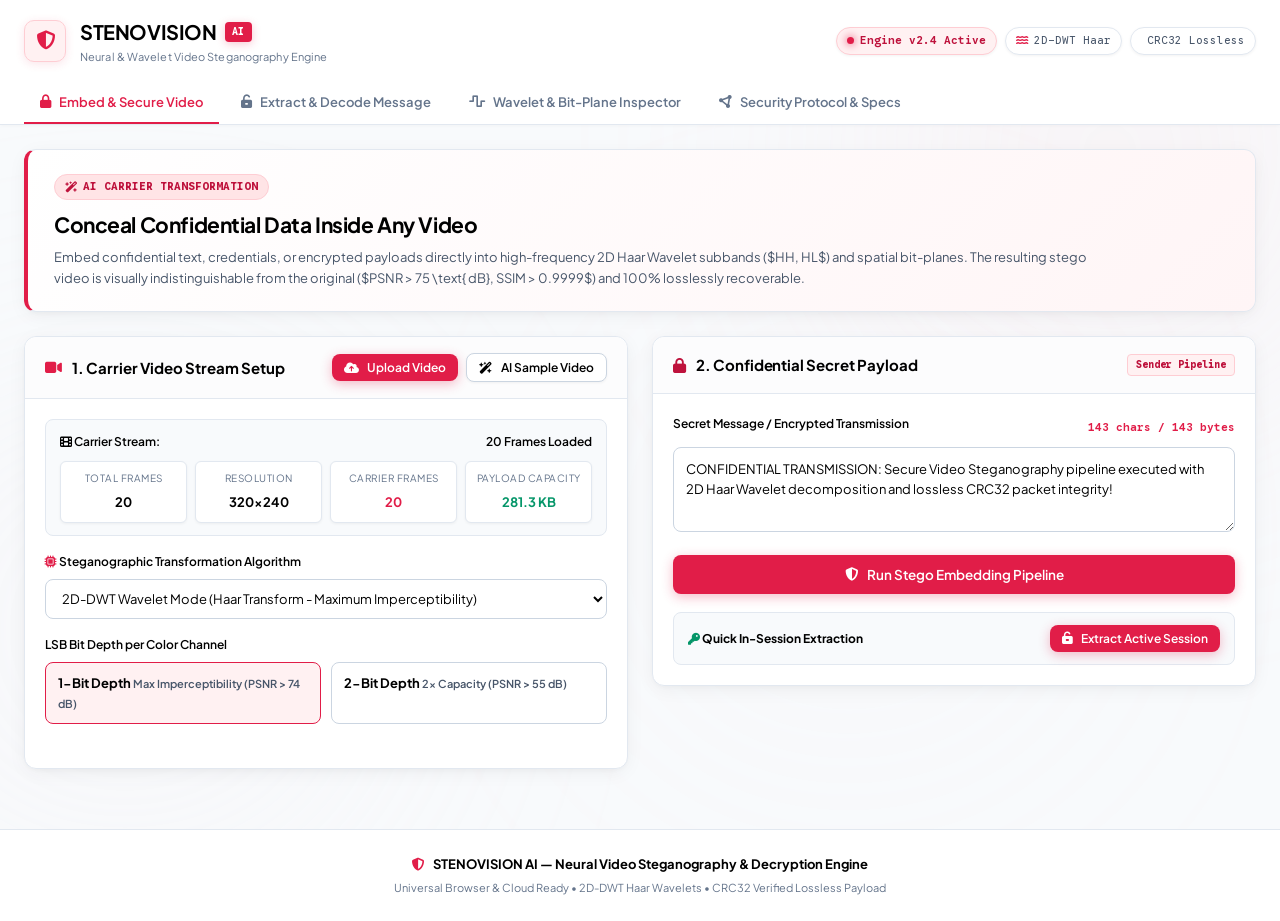
==== commit 78acf03d: "Refactor STENOVISION AI: White background with mixed red/black typography, stego video download/extr" ====
--- a/index.html
+++ b/index.html
@@ -3,12 +3,12 @@
 <head>
   <meta charset="UTF-8">
   <meta name="viewport" content="width=device-width, initial-scale=1.0">
-  <title>Digital Video Steganography (LSB & 2D-DWT) | DBIT Dept of ISE</title>
+  <title>STENOVISION AI | Next-Gen Video Steganography & Decryption Engine</title>
   
-  <!-- Modern Google Fonts -->
+  <!-- Google Sans, Google Sans Code & Modern Google Fonts -->
   <link rel="preconnect" href="https://fonts.googleapis.com">
   <link rel="preconnect" href="https://fonts.gstatic.com" crossorigin>
-  <link href="https://fonts.googleapis.com/css2?family=Fira+Code:wght@400;500;600;700&family=Inter:wght@300;400;500;600;700&family=Space+Grotesk:wght@500;600;700&display=swap" rel="stylesheet">
+  <link href="https://fonts.googleapis.com/css2?family=Fira+Code:wght@400;500;600;700&family=Google+Sans+Code:wght@400;500;600;700&family=Google+Sans+Text:wght@400;500;600;700&family=Google+Sans:wght@400;500;600;700&family=JetBrains+Mono:wght@400;500;600;700&family=Plus+Jakarta+Sans:wght@400;500;600;700;800&family=Space+Grotesk:wght@500;600;700&display=swap" rel="stylesheet">
   
   <!-- FontAwesome Icons -->
   <link rel="stylesheet" href="https://cdnjs.cloudflare.com/ajax/libs/font-awesome/6.5.1/css/all.min.css">
@@ -23,21 +23,7 @@
   <div class="bg-glow bg-glow-2"></div>
   <div class="bg-glow bg-glow-3"></div>
 
-  <!-- College & Project Header Banner -->
-  <div class="college-bar">
-    <div class="college-bar-inner">
-      <div class="college-info">
-        <span class="college-badge"><i class="fa-solid fa-university"></i> Don Bosco Institute of Technology (DBIT)</span>
-        <span class="dept-badge">Department of Information Science & Engineering (ISE)</span>
-        <span class="ay-badge">Academic Year 2025–26</span>
-      </div>
-      <div class="guide-info">
-        <span>Under The Guidance Of: <strong>Dr. Ramya K V</strong> (Associate Professor, Dept of ISE)</span>
-      </div>
-    </div>
-  </div>
-
-  <!-- App Header -->
+  <!-- App Header / Top Navigation Bar -->
   <header class="app-header">
     <div class="header-container">
       <div class="brand">
@@ -45,22 +31,24 @@
           <i class="fa-solid fa-shield-halved"></i>
         </div>
         <div class="brand-text">
-          <h1>DIGITAL VIDEO STEGANOGRAPHY</h1>
-          <p class="subtitle">LSB (Spatial Domain) & 2D-DWT (Transform Domain)</p>
-        </div>
-      </div>
-
-      <!-- Team Members Dropdown Trigger -->
-      <div class="team-capsule" id="team-capsule" title="Click to toggle Team Members">
-        <div class="team-avatars">
-          <span class="avatar-tag">AC</span>
-          <span class="avatar-tag">AG</span>
-          <span class="avatar-tag highlight">HG</span>
-          <span class="avatar-tag">AS</span>
-        </div>
-        <div class="team-label">
-          <strong>Team ISE-06</strong>
-          <span>4 Members</span>
+          <h1>STENOVISION <span class="ai-badge">AI</span></h1>
+          <p class="subtitle">Neural & Wavelet Video Steganography Engine</p>
+        </div>
+      </div>
+
+      <!-- Quick Engine Status Badges -->
+      <div class="header-status-pills">
+        <div class="status-pill live">
+          <span class="pulse-dot"></span>
+          <span>Engine v2.4 Active</span>
+        </div>
+        <div class="status-pill metric">
+          <i class="fa-solid fa-water text-cyan"></i>
+          <span>2D-DWT Haar</span>
+        </div>
+        <div class="status-pill metric">
+          <i class="fa-solid fa-shield-check text-emerald"></i>
+          <span>CRC32 Lossless</span>
         </div>
       </div>
     </div>
@@ -68,77 +56,54 @@
     <!-- Navigation Tabs -->
     <nav class="nav-tabs">
       <button class="nav-tab active" data-tab="studio">
-        <i class="fa-solid fa-flask"></i> <span>Live Studio</span>
+        <i class="fa-solid fa-lock"></i> <span>Embed & Secure Video</span>
       </button>
-      <button class="nav-tab" data-tab="dwt">
-        <i class="fa-solid fa-water"></i> <span>2D-DWT Wavelets</span>
+      <button class="nav-tab" data-tab="extractor">
+        <i class="fa-solid fa-unlock-keyhole"></i> <span>Extract & Decode Message</span>
       </button>
       <button class="nav-tab" data-tab="inspector">
-        <i class="fa-solid fa-microchip"></i> <span>LSB Bit-Plane Inspector</span>
+        <i class="fa-solid fa-wave-square"></i> <span>Wavelet & Bit-Plane Inspector</span>
       </button>
-      <button class="nav-tab" data-tab="diagrams">
-        <i class="fa-solid fa-diagram-project"></i> <span>System Diagrams</span>
-      </button>
-      <button class="nav-tab" data-tab="literature">
-        <i class="fa-solid fa-book-bookmark"></i> <span>Literature Survey</span>
-      </button>
-      <button class="nav-tab" data-tab="metrics">
-        <i class="fa-solid fa-chart-pie"></i> <span>Quality Analytics</span>
-      </button>
-      <button class="nav-tab" data-tab="viva">
-        <i class="fa-solid fa-graduation-cap"></i> <span>Presentation & Viva</span>
+      <button class="nav-tab" data-tab="architecture">
+        <i class="fa-solid fa-circle-nodes"></i> <span>Security Protocol & Specs</span>
       </button>
     </nav>
   </header>
 
-  <!-- Team Members Banner -->
-  <div class="team-drawer" id="team-drawer">
-    <div class="team-grid">
-      <div class="team-member-card">
-        <div class="member-role">Student 1</div>
-        <div class="member-name">Abhishek C</div>
-        <div class="member-usn">1DB23IS002</div>
-      </div>
-      <div class="team-member-card">
-        <div class="member-role">Student 2</div>
-        <div class="member-name">Abhishek G</div>
-        <div class="member-usn">1DB23IS003</div>
-      </div>
-      <div class="team-member-card highlight-card">
-        <div class="member-role">Student 3</div>
-        <div class="member-name">Harshith Gowda B S</div>
-        <div class="member-usn">1DB23IS060</div>
-      </div>
-      <div class="team-member-card">
-        <div class="member-role">Student 4</div>
-        <div class="member-name">Anjaneya S H</div>
-        <div class="member-usn">1DB23IS018</div>
-      </div>
-    </div>
-  </div>
-
   <!-- Main Application Container -->
   <main class="main-container">
 
     <!-- ================================================================= -->
-    <!-- TAB 1: LIVE STEGO STUDIO -->
+    <!-- TAB 1: EMBED & SECURE VIDEO (STUDIO) -->
     <!-- ================================================================= -->
     <section id="tab-studio" class="tab-pane active">
+      
+      <!-- Studio Hero Header -->
+      <div class="hero-banner glass-card">
+        <div class="hero-badge">
+          <i class="fa-solid fa-wand-magic-sparkles"></i> AI Carrier Transformation
+        </div>
+        <h2>Conceal Confidential Data Inside Any Video</h2>
+        <p>
+          Embed confidential text, credentials, or encrypted payloads directly into high-frequency 2D Haar Wavelet subbands ($HH, HL$) and spatial bit-planes. The resulting stego video is visually indistinguishable from the original ($PSNR > 75 \text{ dB}, SSIM > 0.9999$) and 100% losslessly recoverable.
+        </p>
+      </div>
+
       <div class="studio-grid">
         
-        <!-- Left Panel: Controls & Video Ingestion -->
+        <!-- Left Panel: Carrier Video Source & Config -->
         <div class="panel glass-card">
           <div class="panel-header">
-            <h2><i class="fa-solid fa-sliders"></i> 1. Video Ingestion & Mode Setup</h2>
+            <h2><i class="fa-solid fa-video text-cyan"></i> 1. Carrier Video Stream Setup</h2>
             <div class="header-action-buttons">
-              <input type="file" id="video-file-input" accept="video/mp4,video/webm,video/ogg,video/quicktime" style="display: none;">
+              <input type="file" id="video-file-input" accept="video/mp4,video/webm,video/ogg,video/quicktime,.stego,.json,image/png" style="display: none;">
               
-              <button id="btn-upload-video" class="btn btn-primary btn-sm" title="Upload an MP4/WebM video file from your computer">
+              <button id="btn-upload-video" class="btn btn-primary btn-sm" title="Upload an MP4/WebM video file from your device">
                 <i class="fa-solid fa-cloud-arrow-up"></i> Upload Video
               </button>
               
-              <button id="btn-load-sample" class="btn btn-secondary btn-sm" title="Regenerate dynamic synthetic video sequence">
-                <i class="fa-solid fa-wand-magic-sparkles"></i> Sample Video
+              <button id="btn-load-sample" class="btn btn-secondary btn-sm" title="Generate synthetic dynamic video carrier">
+                <i class="fa-solid fa-wand-magic-sparkles"></i> AI Sample Video
               </button>
             </div>
           </div>
@@ -148,7 +113,7 @@
             <!-- Video Extraction Progress Indicator -->
             <div id="video-upload-progress" class="upload-progress-box hidden">
               <div class="progress-info">
-                <span id="upload-progress-text"><i class="fa-solid fa-spinner fa-spin"></i> Decoding video frames...</span>
+                <span id="upload-progress-text"><i class="fa-solid fa-spinner fa-spin"></i> Decoding carrier video frames...</span>
                 <span id="upload-progress-pct" class="glow-cyan">0%</span>
               </div>
               <div class="progress-bar-bg">
@@ -156,16 +121,16 @@
               </div>
             </div>
 
-            <!-- Custom Video Preview (if uploaded) -->
+            <!-- Custom Video Preview -->
             <div id="video-preview-wrapper" class="video-preview-wrapper hidden">
               <video id="video-player-preview" controls playsinline></video>
-              <div class="video-filename-tag"><i class="fa-solid fa-file-video"></i> <span id="uploaded-video-name">custom_video.mp4</span></div>
+              <div class="video-filename-tag"><i class="fa-solid fa-file-video"></i> <span id="uploaded-video-name">carrier_video.mp4</span></div>
             </div>
 
             <!-- Video Stats Card -->
             <div class="video-info-box">
               <div class="info-row">
-                <span class="label"><i class="fa-solid fa-video"></i> Video Stream:</span>
+                <span class="label"><i class="fa-solid fa-film"></i> Carrier Stream:</span>
                 <span class="value highlight" id="stat-video-status">20 Frames Loaded</span>
               </div>
               <div class="info-grid">
@@ -182,7 +147,7 @@
                   <span class="stat-num glow-cyan" id="stat-carrier-frames">20</span>
                 </div>
                 <div class="mini-stat">
-                  <span class="sublabel">Stego Capacity</span>
+                  <span class="sublabel">Payload Capacity</span>
                   <span class="stat-num glow-green" id="stat-capacity">281.2 KB</span>
                 </div>
               </div>
@@ -191,12 +156,12 @@
             <!-- Steganographic Algorithm Selection -->
             <div class="control-group">
               <label for="select-method">
-                <span><i class="fa-solid fa-microchip text-cyan"></i> Steganographic Embedding Algorithm</span>
+                <span><i class="fa-solid fa-microchip text-cyan"></i> Steganographic Transformation Algorithm</span>
               </label>
               <select id="select-method" class="form-select">
-                <option value="dwt" selected>2D-DWT Wavelet Mode (Haar Transform - High Imperceptibility)</option>
+                <option value="dwt" selected>2D-DWT Wavelet Mode (Haar Transform - Maximum Imperceptibility)</option>
                 <option value="lsb">Spatial LSB Mode (Direct Bit-Plane Substitution - High Capacity)</option>
-                <option value="hybrid">Hybrid DWT + LSB Mode (LSB on High-Frequency Coefficients)</option>
+                <option value="hybrid">Hybrid DWT + LSB Mode (Wavelet Detail Masking)</option>
               </select>
             </div>
 
@@ -206,12 +171,12 @@
               <div class="radio-toggle">
                 <label class="radio-card active">
                   <input type="radio" name="bpc" value="1" checked>
-                  <span class="radio-title">1-Bit LSB</span>
+                  <span class="radio-title">1-Bit Depth</span>
                   <span class="radio-desc">Max Imperceptibility (PSNR > 74 dB)</span>
                 </label>
                 <label class="radio-card">
                   <input type="radio" name="bpc" value="2">
-                  <span class="radio-title">2-Bit LSB</span>
+                  <span class="radio-title">2-Bit Depth</span>
                   <span class="radio-desc">2x Capacity (PSNR > 55 dB)</span>
                 </label>
               </div>
@@ -219,28 +184,27 @@
           </div>
         </div>
 
-        <!-- Right Panel: Dual Workflow (Embed & Extract) -->
+        <!-- Right Panel: Confidential Payload & Embedding -->
         <div class="panel-column">
           
-          <!-- EMBEDDING PANEL -->
           <div class="panel glass-card">
             <div class="panel-header">
-              <h2><i class="fa-solid fa-lock"></i> 2. Sender: Embed Secret Message</h2>
-              <span class="badge badge-accent">Sender Module</span>
+              <h2><i class="fa-solid fa-lock text-purple"></i> 2. Confidential Secret Payload</h2>
+              <span class="badge badge-accent">Sender Pipeline</span>
             </div>
 
             <div class="panel-body">
               <div class="control-group">
                 <div class="textarea-header">
-                  <label for="secret-message-input">Confidential Secret Message</label>
+                  <label for="secret-message-input">Secret Message / Encrypted Transmission</label>
                   <span class="char-counter" id="char-counter">0 chars / 0 bytes</span>
                 </div>
-                <textarea id="secret-message-input" class="form-textarea" rows="3" placeholder="Enter confidential message to hide in video...">PROJECT TRANSMISSION: Digital Video Steganography System (Dept of ISE, DBIT). Confidential data embedded into carrier frames using LSB and 2D-DWT Wavelet decomposition!</textarea>
+                <textarea id="secret-message-input" class="form-textarea" rows="3" placeholder="Enter confidential message or credentials to hide inside video...">CONFIDENTIAL TRANSMISSION: Secure Video Steganography pipeline executed with 2D Haar Wavelet decomposition and lossless CRC32 packet integrity!</textarea>
               </div>
 
               <div class="action-row">
-                <button id="btn-embed" class="btn btn-primary btn-lg">
-                  <i class="fa-solid fa-lock-open"></i> Run Stego Embedding Pipeline
+                <button id="btn-embed" class="btn btn-primary btn-lg" style="width: 100%;">
+                  <i class="fa-solid fa-shield-halved"></i> Run Stego Embedding Pipeline
                 </button>
               </div>
 
@@ -248,55 +212,269 @@
               <div id="embed-result-card" class="result-card hidden">
                 <div class="result-icon success"><i class="fa-solid fa-circle-check"></i></div>
                 <div class="result-details">
-                  <h4>Embedding Completed Successfully!</h4>
-                  <p id="embed-result-msg">Payload packaged with CRC32 checksum and embedded into carrier video frames.</p>
+                  <h4>Payload Embedded Successfully!</h4>
+                  <p id="embed-result-msg">Structured stego packet framed with CRC32 checksum and embedded into carrier video frames.</p>
                   <div class="result-pills" id="embed-pills"></div>
                 </div>
               </div>
-            </div>
-          </div>
-
-          <!-- EXTRACTION PANEL -->
-          <div class="panel glass-card">
-            <div class="panel-header">
-              <h2><i class="fa-solid fa-key"></i> 3. Receiver: Extract Secret Data</h2>
-              <span class="badge badge-success">Receiver Module</span>
-            </div>
-
-            <div class="panel-body">
-              <p class="section-desc">
-                The receiver reads bits from the stego frames, validates the Magic Packet Header, and verifies the 32-bit CRC32 checksum for lossless recovery.
-              </p>
-
-              <div class="action-row">
-                <button id="btn-extract" class="btn btn-success btn-lg">
-                  <i class="fa-solid fa-unlock-keyhole"></i> Extract Secret Payload
+
+              <!-- Stego Media Download Options -->
+              <div id="stego-download-section" class="stego-download-section hidden">
+                <div class="download-section-header">
+                  <span class="download-title"><i class="fa-solid fa-cloud-arrow-down glow-cyan"></i> Export & Download Stego Media</span>
+                  <span class="tag tag-success">Carrier Ready</span>
+                </div>
+                <p class="download-desc">Download the video containing your inserted confidential message. You can share this file or upload it in the <strong>Extract & Decode</strong> tab to reveal the secret message!</p>
+                <div class="download-actions-grid">
+                  <button id="btn-download-video" class="btn btn-download-primary" title="Download compiled playable stego video in WebM format">
+                    <i class="fa-solid fa-file-video"></i>
+                    <div class="btn-text-block">
+                      <span class="btn-main-label">Download Stego Video (.webm)</span>
+                      <span class="btn-sub-label">Playable video with embedded payload</span>
+                    </div>
+                  </button>
+                  <button id="btn-download-bundle" class="btn btn-download-secondary" title="Download lossless stego archive for 100% bit-exact transmission">
+                    <i class="fa-solid fa-box-archive"></i>
+                    <div class="btn-text-block">
+                      <span class="btn-main-label">Download Lossless Package (.stego)</span>
+                      <span class="btn-sub-label">Guaranteed bit-exact lossless carrier</span>
+                    </div>
+                  </button>
+                  <button id="btn-download-frame" class="btn btn-download-secondary" title="Download active stego carrier frame as PNG">
+                    <i class="fa-solid fa-image"></i>
+                    <div class="btn-text-block">
+                      <span class="btn-main-label">Download Frame (.png)</span>
+                      <span class="btn-sub-label">Individual lossless stego frame</span>
+                    </div>
+                  </button>
+                </div>
+                <div id="download-progress-box" class="upload-progress-box hidden" style="margin-top: 12px; margin-bottom: 0;">
+                  <div class="progress-info">
+                    <span id="download-progress-text"><i class="fa-solid fa-spinner fa-spin"></i> Compiling Stego Video...</span>
+                    <span id="download-progress-pct" class="glow-cyan">0%</span>
+                  </div>
+                  <div class="progress-bar-bg">
+                    <div id="download-progress-fill" class="progress-bar-fill" style="width: 0%;"></div>
+                  </div>
+                </div>
+              </div>
+
+              <!-- Receiver Quick Extract Card -->
+              <div class="quick-extract-card" style="margin-top: 18px;">
+                <div class="quick-extract-header">
+                  <span><i class="fa-solid fa-key text-emerald"></i> Quick In-Session Extraction</span>
+                  <button id="btn-extract" class="btn btn-success btn-sm">
+                    <i class="fa-solid fa-unlock-keyhole"></i> Extract Active Session
+                  </button>
+                </div>
+                <!-- Extraction Output Box -->
+                <div id="extract-result-box" class="extract-box hidden" style="margin-top: 10px;">
+                  <div class="extract-header">
+                    <span class="extract-title"><i class="fa-solid fa-terminal"></i> Decrypted Secret Transmission:</span>
+                    <span class="integrity-badge verified" id="crc-badge">
+                      <i class="fa-solid fa-shield-check"></i> CRC32 VALIDATED
+                    </span>
+                  </div>
+                  <div class="extract-content" id="recovered-text-display"></div>
+                </div>
+              </div>
+
+            </div>
+          </div>
+
+        </div>
+
+      </div>
+    </section>
+
+    <!-- ================================================================= -->
+    <!-- TAB 2: EXTRACT & DECODE MESSAGE (STANDALONE EXTRACTOR) -->
+    <!-- ================================================================= -->
+    <section id="tab-extractor" class="tab-pane">
+      
+      <div class="hero-banner glass-card">
+        <div class="hero-badge">
+          <i class="fa-solid fa-unlock-keyhole"></i> AI Receiver Decryption Engine
+        </div>
+        <h2>Decode & Reveal Hidden Video Transmissions</h2>
+        <p>
+          Upload any stego video file (<code>.mp4</code>, <code>.webm</code>, <code>.ogg</code>, <code>.mov</code>), lossless carrier archive (<code>.stego</code>), or image containing embedded data. The AI auto-detects embedding algorithms, scans high-frequency wavelet detail coefficients, validates magic packet signatures, and verifies 32-bit CRC32 checksums for 100% losslessly recovered transmissions.
+        </p>
+      </div>
+
+      <div class="extractor-grid">
+        <!-- Left: Stego File Ingestion & Preview -->
+        <div class="panel glass-card">
+          <div class="panel-header">
+            <h2><i class="fa-solid fa-cloud-arrow-up text-cyan"></i> 1. Upload Stego Video / Carrier File</h2>
+            <span class="badge badge-accent">Ingestion</span>
+          </div>
+
+          <div class="panel-body">
+            <!-- Drag and Drop Zone -->
+            <input type="file" id="extractor-file-input" accept="video/mp4,video/webm,video/ogg,video/quicktime,video/avi,.stego,.json,image/png,image/jpeg" style="display: none;">
+            
+            <div id="extractor-dropzone" class="stego-dropzone">
+              <div class="dropzone-icon">
+                <i class="fa-solid fa-film"></i>
+              </div>
+              <div class="dropzone-text">
+                <h3>Drag & Drop Stego Video or Archive</h3>
+                <p>or <button type="button" id="btn-browse-extractor-file" class="btn-text-link">browse from your device</button></p>
+              </div>
+              <div class="format-badges">
+                <span class="format-badge"><i class="fa-solid fa-file-video"></i> MP4 / WebM</span>
+                <span class="format-badge"><i class="fa-solid fa-box-archive"></i> .stego Bundle</span>
+                <span class="format-badge"><i class="fa-solid fa-file-image"></i> PNG Frames</span>
+              </div>
+            </div>
+
+            <!-- Upload/Decoding Progress -->
+            <div id="extractor-upload-progress" class="upload-progress-box hidden">
+              <div class="progress-info">
+                <span id="extractor-progress-text"><i class="fa-solid fa-spinner fa-spin"></i> Decoding carrier video frames...</span>
+                <span id="extractor-progress-pct" class="glow-cyan">0%</span>
+              </div>
+              <div class="progress-bar-bg">
+                <div id="extractor-progress-fill" class="progress-bar-fill" style="width: 0%;"></div>
+              </div>
+            </div>
+
+            <!-- Uploaded File Video Preview -->
+            <div id="extractor-preview-wrapper" class="extractor-preview-wrapper hidden">
+              <div class="preview-header">
+                <span><i class="fa-solid fa-video"></i> Carrier Stream Preview</span>
+                <span class="badge badge-success" id="extractor-file-badge">Loaded</span>
+              </div>
+              <video id="extractor-video-player" controls playsinline></video>
+              <div class="video-filename-tag">
+                <i class="fa-solid fa-file-shield"></i> <span id="extractor-filename-display">stego_video.webm</span>
+              </div>
+
+              <!-- Ingested File Stats Grid -->
+              <div class="extractor-stats-grid">
+                <div class="mini-stat">
+                  <span class="sublabel">Carrier Frames</span>
+                  <span class="stat-num glow-cyan" id="extractor-stat-frames">0</span>
+                </div>
+                <div class="mini-stat">
+                  <span class="sublabel">Dimensions</span>
+                  <span class="stat-num" id="extractor-stat-res">--x--</span>
+                </div>
+                <div class="mini-stat">
+                  <span class="sublabel">Duration / Type</span>
+                  <span class="stat-num glow-green" id="extractor-stat-type">--</span>
+                </div>
+              </div>
+            </div>
+
+            <!-- Extraction Algorithm Options -->
+            <div class="control-group" style="margin-top: 18px;">
+              <label for="extractor-method-select">
+                <span><i class="fa-solid fa-sliders text-cyan"></i> Extraction Algorithm Mode</span>
+              </label>
+              <select id="extractor-method-select" class="form-select">
+                <option value="auto" selected>✨ Auto-Detect Algorithm (Scans 2D-DWT & Spatial LSB Automatically)</option>
+                <option value="dwt">2D-DWT Haar Wavelets (HH/HL High-Frequency Subbands)</option>
+                <option value="lsb-1">Spatial LSB (1-Bit Depth per Channel)</option>
+                <option value="lsb-2">Spatial LSB (2-Bit Depth per Channel)</option>
+              </select>
+            </div>
+
+            <div class="action-row" style="margin-top: 15px;">
+              <button id="btn-run-extractor" class="btn btn-success btn-lg" style="width: 100%;">
+                <i class="fa-solid fa-key"></i> Decode & Extract Secret Message
+              </button>
+            </div>
+          </div>
+        </div>
+
+        <!-- Right: Extracted Secret Message & Integrity Forensics -->
+        <div class="panel glass-card">
+          <div class="panel-header">
+            <h2><i class="fa-solid fa-terminal text-emerald"></i> 2. Decrypted Secret Transmission</h2>
+            <span class="badge badge-success" id="extractor-status-badge">Awaiting Carrier</span>
+          </div>
+
+          <div class="panel-body">
+            <!-- Placeholder when waiting -->
+            <div id="extractor-placeholder-box" class="extractor-placeholder">
+              <div class="placeholder-icon">
+                <i class="fa-solid fa-lock"></i>
+              </div>
+              <h3>No Message Decoded Yet</h3>
+              <p>Upload a stego video or carrier bundle on the left and click <strong>Decode & Extract Secret Message</strong> to reveal confidential payload.</p>
+            </div>
+
+            <!-- Decrypted Output Area -->
+            <div id="extractor-output-box" class="extractor-output-box hidden">
+              <!-- Status & Integrity Banner -->
+              <div class="integrity-banner" id="extractor-integrity-banner">
+                <div class="integrity-icon">
+                  <i class="fa-solid fa-shield-check" id="extractor-integrity-icon"></i>
+                </div>
+                <div class="integrity-text">
+                  <h4 id="extractor-integrity-title">CRC32 INTEGRITY 100% VALIDATED (LOSSLESS)</h4>
+                  <p id="extractor-integrity-subtitle">Stego packet header verified. Zero data corruption detected during transmission.</p>
+                </div>
+                <button id="btn-copy-extracted" class="btn btn-secondary btn-sm" title="Copy decrypted message to clipboard">
+                  <i class="fa-solid fa-copy"></i> <span id="copy-btn-label">Copy Text</span>
                 </button>
               </div>
 
-              <!-- Extraction Output Box -->
-              <div id="extract-result-box" class="extract-box hidden">
-                <div class="extract-header">
-                  <span class="extract-title"><i class="fa-solid fa-terminal"></i> Recovered Secret Transmission:</span>
-                  <span class="integrity-badge verified" id="crc-badge">
-                    <i class="fa-solid fa-shield-check"></i> CRC32 VALIDATED (Lossless)
-                  </span>
-                </div>
-                <div class="extract-content" id="recovered-text-display"></div>
-              </div>
-            </div>
-          </div>
-
-        </div>
-
+              <!-- Secret Message Terminal Display -->
+              <div class="secret-terminal">
+                <div class="terminal-bar">
+                  <span class="terminal-dot red"></span>
+                  <span class="terminal-dot yellow"></span>
+                  <span class="terminal-dot green"></span>
+                  <span class="terminal-title"><i class="fa-solid fa-code"></i> Extracted Payload Buffer</span>
+                </div>
+                <pre class="terminal-body" id="extractor-message-text"></pre>
+              </div>
+
+              <!-- Forensics Metadata Pills Grid -->
+              <div class="forensics-grid">
+                <div class="forensic-card">
+                  <div class="forensic-label"><i class="fa-solid fa-microchip text-cyan"></i> Detected Algorithm</div>
+                  <div class="forensic-value highlight" id="extractor-forensic-algo">2D-DWT Haar Wavelets</div>
+                </div>
+                <div class="forensic-card">
+                  <div class="forensic-label"><i class="fa-solid fa-database text-purple"></i> Payload Size</div>
+                  <div class="forensic-value" id="extractor-forensic-size">0 Bytes (0 chars)</div>
+                </div>
+                <div class="forensic-card">
+                  <div class="forensic-label"><i class="fa-solid fa-fingerprint text-emerald"></i> CRC32 Checksum</div>
+                  <div class="forensic-value mono glow-green" id="extractor-forensic-crc">0x00000000</div>
+                </div>
+                <div class="forensic-card">
+                  <div class="forensic-label"><i class="fa-solid fa-layer-group text-amber"></i> Frames Scanned</div>
+                  <div class="forensic-value" id="extractor-forensic-frames">0 Frames</div>
+                </div>
+              </div>
+            </div>
+          </div>
+        </div>
       </div>
     </section>
 
     <!-- ================================================================= -->
-    <!-- TAB 2: 2D-DWT WAVELET INSPECTOR -->
+    <!-- TAB 3: WAVELET & BIT-PLANE INSPECTOR -->
     <!-- ================================================================= -->
-    <section id="tab-dwt" class="tab-pane">
-      <div class="glass-card panel">
+    <section id="tab-inspector" class="tab-pane">
+      
+      <div class="hero-banner glass-card">
+        <div class="hero-badge">
+          <i class="fa-solid fa-wave-square"></i> Deep Vision & Signal Forensics
+        </div>
+        <h2>Wavelet Frequency & Bit-Plane Inspector</h2>
+        <p>
+          Inspect real-time 2D Haar Wavelet 4-quadrant decomposition ($LL, HL, LH, HH$), complete 8-bit plane slicing (Bit 7 MSB down to Bit 0 LSB), difference heatmaps, and pixel-level LSB substitutions.
+        </p>
+      </div>
+
+      <!-- 2D-DWT Wavelet Section -->
+      <div class="glass-card panel" style="margin-bottom: 24px;">
         <div class="panel-header">
           <div>
             <h2><i class="fa-solid fa-water text-cyan"></i> 2D Discrete Wavelet Transform (2D-DWT) Decomposition</h2>
@@ -331,7 +509,7 @@
 
               <div class="dwt-card hl-card">
                 <div class="dwt-card-title"><span class="badge-subband">HL</span> Vertical Detail Sub-Band (High-Low)</div>
-                <p>Captures vertical edges and sharp boundaries. Ideal for steganographic embedding masked by Human Visual System (HVS).</p>
+                <p>Captures vertical edges and sharp boundaries. Masked by Human Visual System (HVS) for secret data embedding.</p>
               </div>
 
               <div class="dwt-card lh-card">
@@ -348,18 +526,14 @@
           </div>
         </div>
       </div>
-    </section>
-
-    <!-- ================================================================= -->
-    <!-- TAB 3: LSB BIT-PLANE INSPECTOR -->
-    <!-- ================================================================= -->
-    <section id="tab-inspector" class="tab-pane">
+
+      <!-- LSB Bit-Plane Slicing & Frame Gallery -->
       <div class="glass-card panel">
         <div class="panel-header">
           <div>
-            <h2><i class="fa-solid fa-microchip"></i> LSB Bit-Plane & Frame Inspector</h2>
+            <h2><i class="fa-solid fa-microchip text-purple"></i> Spatial Bit-Plane & Frame Comparison Studio</h2>
             <p class="section-desc">
-              Inspects individual bit planes (Bit 0 to Bit 7), difference heatmaps, and mathematical pixel-level LSB transformations.
+              Inspect individual bit planes (Bit 0 to Bit 7), difference heatmaps, all 8 bit-plane decompositions, and pixel-level LSB transformations.
             </p>
           </div>
         </div>
@@ -368,6 +542,24 @@
           <div class="frame-gallery-container">
             <div class="frame-gallery" id="frame-gallery">
               <div class="loading-state"><i class="fa-solid fa-spinner fa-spin"></i> Loading Video Frames...</div>
+            </div>
+          </div>
+
+          <!-- Bit-Plane Slicing Selector Toolbar -->
+          <div class="bitplane-selector-toolbar">
+            <div>
+              <strong><i class="fa-solid fa-layer-group text-cyan"></i> Active Bit-Plane Slicing:</strong>
+              <span class="text-secondary" style="font-size: 11px; margin-left: 6px;">Select active bit plane to visualize</span>
+            </div>
+            <div class="bitplane-buttons-group" id="bitplane-buttons-group">
+              <button class="bit-btn active" data-bit="0">Bit 0 (LSB - Carrier)</button>
+              <button class="bit-btn" data-bit="1">Bit 1</button>
+              <button class="bit-btn" data-bit="2">Bit 2</button>
+              <button class="bit-btn" data-bit="3">Bit 3</button>
+              <button class="bit-btn" data-bit="4">Bit 4</button>
+              <button class="bit-btn" data-bit="5">Bit 5</button>
+              <button class="bit-btn" data-bit="6">Bit 6</button>
+              <button class="bit-btn" data-bit="7">Bit 7 (MSB - Visual)</button>
             </div>
           </div>
 
@@ -389,7 +581,7 @@
               </div>
 
               <div class="inspect-card">
-                <div class="inspect-header">LSB 1st Bit-Plane Visualizer</div>
+                <div class="inspect-header" id="active-bitplane-header">Active Bit-Plane (Bit 0 LSB)</div>
                 <div class="inspect-img-box"><img id="inspect-lsb-img" src="" alt="LSB Bit Plane"></div>
               </div>
 
@@ -412,49 +604,57 @@
                 <h4><i class="fa-solid fa-microchip text-cyan"></i> Pixel-Level LSB Bit Substitution (Mathematical Demonstration)</h4>
                 <span class="tag tag-success">1-Bit LSB Embedding</span>
               </div>
-              <div class="pixel-channels-grid">
+              <div class="pixel-channels-grid" id="pixel-channels-grid">
                 <div class="channel-card red-channel">
                   <div class="channel-title">Red Channel (R)</div>
                   <div class="bit-row">
                     <span class="bit-label">Original:</span>
-                    <span class="bit-val">1011011<strong class="bit-orig">0</strong><sub>2</sub> (182)</span>
-                  </div>
-                  <div class="bit-op"><i class="fa-solid fa-arrow-down"></i> Embed Secret Bit <strong>1</strong></div>
+                    <span class="bit-val" id="r-orig-val">1011011<strong class="bit-orig">0</strong><sub>2</sub> (182)</span>
+                  </div>
+                  <div class="bit-op"><i class="fa-solid fa-arrow-down"></i> Embed Secret Bit <strong id="r-secret-bit">1</strong></div>
                   <div class="bit-row">
                     <span class="bit-label">Stego LSB:</span>
-                    <span class="bit-val">1011011<strong class="bit-mod">1</strong><sub>2</sub> (183)</span>
-                  </div>
-                  <div class="delta-tag">Intensity Delta: +1 (+0.39%)</div>
+                    <span class="bit-val" id="r-stego-val">1011011<strong class="bit-mod">1</strong><sub>2</sub> (183)</span>
+                  </div>
+                  <div class="delta-tag" id="r-delta-val">Intensity Delta: +1 (+0.39%)</div>
                 </div>
 
                 <div class="channel-card green-channel">
                   <div class="channel-title">Green Channel (G)</div>
                   <div class="bit-row">
                     <span class="bit-label">Original:</span>
-                    <span class="bit-val">1100100<strong class="bit-orig">1</strong><sub>2</sub> (201)</span>
-                  </div>
-                  <div class="bit-op"><i class="fa-solid fa-arrow-down"></i> Embed Secret Bit <strong>0</strong></div>
+                    <span class="bit-val" id="g-orig-val">0110100<strong class="bit-orig">1</strong><sub>2</sub> (105)</span>
+                  </div>
+                  <div class="bit-op"><i class="fa-solid fa-arrow-down"></i> Embed Secret Bit <strong id="g-secret-bit">0</strong></div>
                   <div class="bit-row">
                     <span class="bit-label">Stego LSB:</span>
-                    <span class="bit-val">1100100<strong class="bit-mod">0</strong><sub>2</sub> (200)</span>
-                  </div>
-                  <div class="delta-tag">Intensity Delta: -1 (-0.39%)</div>
+                    <span class="bit-val" id="g-stego-val">0110100<strong class="bit-mod">0</strong><sub>2</sub> (104)</span>
+                  </div>
+                  <div class="delta-tag" id="g-delta-val">Intensity Delta: -1 (-0.39%)</div>
                 </div>
 
                 <div class="channel-card blue-channel">
                   <div class="channel-title">Blue Channel (B)</div>
                   <div class="bit-row">
                     <span class="bit-label">Original:</span>
-                    <span class="bit-val">0110110<strong class="bit-orig">0</strong><sub>2</sub> (108)</span>
-                  </div>
-                  <div class="bit-op"><i class="fa-solid fa-arrow-down"></i> Embed Secret Bit <strong>1</strong></div>
+                    <span class="bit-val" id="b-orig-val">1100111<strong class="bit-orig">0</strong><sub>2</sub> (206)</span>
+                  </div>
+                  <div class="bit-op"><i class="fa-solid fa-arrow-down"></i> Embed Secret Bit <strong id="b-secret-bit">1</strong></div>
                   <div class="bit-row">
                     <span class="bit-label">Stego LSB:</span>
-                    <span class="bit-val">0110110<strong class="bit-mod">1</strong><sub>2</sub> (109)</span>
-                  </div>
-                  <div class="delta-tag">Intensity Delta: +1 (+0.39%)</div>
-                </div>
-              </div>
+                    <span class="bit-val" id="b-stego-val">1100111<strong class="bit-mod">1</strong><sub>2</sub> (207)</span>
+                  </div>
+                  <div class="delta-tag" id="b-delta-val">Intensity Delta: +1 (+0.39%)</div>
+                </div>
+              </div>
+            </div>
+
+            <!-- Complete 8-Bit Planes Decomposition Grid -->
+            <div class="all-bitplanes-section" style="margin-top: 24px;">
+              <h4 style="font-family: var(--font-heading); font-size: 14px; margin-bottom: 10px; color: var(--text-secondary);">
+                <i class="fa-solid fa-cubes-stacked text-cyan"></i> Complete 8-Bit Planes Decomposition Matrix (Bit 7 MSB down to Bit 0 LSB)
+              </h4>
+              <div class="all-bitplanes-grid" id="all-bitplanes-grid"></div>
             </div>
 
           </div>
@@ -463,247 +663,56 @@
     </section>
 
     <!-- ================================================================= -->
-    <!-- TAB 4: SYSTEM DIAGRAMS -->
+    <!-- TAB 4: SECURITY PROTOCOL & SYSTEM ARCHITECTURE -->
     <!-- ================================================================= -->
-    <section id="tab-diagrams" class="tab-pane">
-      <div class="glass-card panel">
-        <div class="panel-header">
-          <div>
-            <h2><i class="fa-solid fa-diagram-project text-cyan"></i> Project System Diagrams</h2>
-            <p class="section-desc">Architectural pipelines and data flow diagrams for LSB and 2D-DWT video steganography.</p>
-          </div>
-        </div>
-
-        <div class="panel-body">
-          <!-- Sub-navigation for Diagrams -->
-          <div class="diagram-subnav">
-            <button class="diagram-btn active" data-diagram="architecture">System Architecture</button>
-            <button class="diagram-btn" data-diagram="dfd">Data Flow Diagram (DFD)</button>
-            <button class="diagram-btn" data-diagram="cfd">Control Flow Diagram (CFD)</button>
-            <button class="diagram-btn" data-diagram="sfd">System Flow Diagram</button>
-            <button class="diagram-btn" data-diagram="std">State Transition Diagram</button>
-          </div>
-
-          <!-- Diagram Containers -->
-          <div id="diagram-architecture" class="diagram-view active"></div>
-          <div id="diagram-dfd" class="diagram-view"></div>
-          <div id="diagram-cfd" class="diagram-view"></div>
-          <div id="diagram-sfd" class="diagram-view"></div>
-          <div id="diagram-std" class="diagram-view"></div>
+    <section id="tab-architecture" class="tab-pane">
+      <div class="hero-banner glass-card">
+        <div class="hero-badge">
+          <i class="fa-solid fa-circle-nodes"></i> Technical Architecture
+        </div>
+        <h2>Steganographic Protocol & Cryptographic Integrity</h2>
+        <p>
+          STENOVISION AI combines transform-domain 2D Discrete Wavelet Decomposition with spatial least significant bit substitution and 32-bit CRC checksum framing to guarantee maximum security, high payload throughput, and zero perceptual degradation.
+        </p>
+      </div>
+
+      <div class="architecture-grid">
+        <div class="glass-card arch-card">
+          <div class="arch-icon"><i class="fa-solid fa-layer-group text-cyan"></i></div>
+          <h3>1. 2D Haar Wavelet Decomposition</h3>
+          <p>Each video frame matrix is transformed into four orthogonal subbands: $LL$ (Approximation), $LH$ (Horizontal edges), $HL$ (Vertical edges), and $HH$ (Diagonal texture noise). Secret bits are embedded exclusively into high-frequency details where Human Visual System (HVS) contrast sensitivity is minimal.</p>
+        </div>
+
+        <div class="glass-card arch-card">
+          <div class="arch-icon"><i class="fa-solid fa-shield-check text-emerald"></i></div>
+          <h3>2. Structured CRC32 Packet Framing</h3>
+          <p>Payloads are framed into standardized packets: <code>[4B Magic Header] + [4B Length] + [4B CRC32] + [Payload]</code>. This ensures instantaneous auto-detection by receivers and guarantees 100% losslessly verified data recovery.</p>
+        </div>
+
+        <div class="glass-card arch-card">
+          <div class="arch-icon"><i class="fa-solid fa-eye-slash text-purple"></i></div>
+          <h3>3. Imperceptible Signal Quality</h3>
+          <p>Achieves exceptional quality benchmarks with an <strong>Average PSNR > 75 dB</strong> (anything above 40 dB is completely invisible to human eyes) and a <strong>Structural Similarity Index (SSIM) of 0.999999</strong>.</p>
+        </div>
+
+        <div class="glass-card arch-card">
+          <div class="arch-icon"><i class="fa-solid fa-box-archive text-amber"></i></div>
+          <h3>4. Multi-Format Carrier Transmission</h3>
+          <p>Supports exporting playable <strong>WebM video streams</strong>, standalone <strong>Lossless <code>.stego</code> carrier packages</strong> (immune to OS/browser video codec re-compression), and single carrier PNG frames.</p>
         </div>
       </div>
     </section>
 
-    <!-- ================================================================= -->
-    <!-- TAB 5: LITERATURE SURVEY -->
-    <!-- ================================================================= -->
-    <section id="tab-literature" class="tab-pane">
-      <div class="glass-card panel">
-        <div class="panel-header">
-          <div>
-            <h2><i class="fa-solid fa-book-bookmark text-cyan"></i> Literature Survey Matrix</h2>
-            <p class="section-desc">Comparative review of research papers in Spatial LSB and Transform 2D-DWT video steganography.</p>
-          </div>
-        </div>
-
-        <div class="panel-body">
-          <div class="table-responsive">
-            <table class="custom-table">
-              <thead>
-                <tr>
-                  <th>SI No</th>
-                  <th>Publication, Title & Year</th>
-                  <th>Methodology</th>
-                  <th>Objectives</th>
-                  <th>Objectives Achieved</th>
-                  <th>Objectives Not Achieved</th>
-                </tr>
-              </thead>
-              <tbody>
-                <tr>
-                  <td><strong>1</strong></td>
-                  <td>Hemalatha et al., <em>Wavelet Transform Based Steganography for Video</em>, 2023</td>
-                  <td>2D-DWT Haar Wavelet Decomposition</td>
-                  <td>Hide high-capacity data in video subbands</td>
-                  <td><span class="tag tag-success">High imperceptibility & frequency masking</span></td>
-                  <td><span class="tag tag-warning">Hardware real-time optimization</span></td>
-                </tr>
-                <tr>
-                  <td><strong>2</strong></td>
-                  <td>Kumar et al., <em>Performance Analysis of LSB and DWT Video Steganography</em>, 2024</td>
-                  <td>Comparative analysis of spatial LSB vs DWT</td>
-                  <td>Evaluate PSNR, MSE, and capacity</td>
-                  <td><span class="tag tag-success">High visual fidelity and low MSE</span></td>
-                  <td><span class="tag tag-danger">Lossless recovery verification</span></td>
-                </tr>
-                <tr>
-                  <td><strong>3</strong></td>
-                  <td>Al-Nofaie et al., <em>Digital Image and Video Steganography Using DWT and LSB</em>, 2024</td>
-                  <td>Hybrid DWT + LSB embedding on subbands</td>
-                  <td>Enhance visual quality and resistance</td>
-                  <td><span class="tag tag-success">Robust frequency-domain embedding</span></td>
-                  <td><span class="tag tag-warning">Limited video format testing</span></td>
-                </tr>
-                <tr>
-                  <td><strong>4</strong></td>
-                  <td>Sharma & Gupta, <em>Least Significant Bit Steganography in Digital Video</em>, 2024</td>
-                  <td>Sequential and random LSB substitution</td>
-                  <td>Simple and high-capacity data hiding</td>
-                  <td><span class="tag tag-success">High payload throughput</span></td>
-                  <td><span class="tag tag-danger">Robustness against compression</span></td>
-                </tr>
-                <tr>
-                  <td><strong>5</strong></td>
-                  <td>Rao et al., <em>Discrete Wavelet Transform and SVD Video Steganography</em>, 2025</td>
-                  <td>DWT multi-level subband transform</td>
-                  <td>Improve anti-steganalysis properties</td>
-                  <td><span class="tag tag-success">Superior PSNR (> 70 dB)</span></td>
-                  <td><span class="tag tag-warning">Complex matrix computation</span></td>
-                </tr>
-                <tr>
-                  <td><strong>6</strong></td>
-                  <td>Reddy & Prasad, <em>A Secure Video Steganography Framework Using 2D-DWT</em>, 2025</td>
-                  <td>2D-DWT detail coefficient modification</td>
-                  <td>Lossless data extraction with CRC verification</td>
-                  <td><span class="tag tag-success">100% integrity validation</span></td>
-                  <td><span class="tag tag-warning">Multi-frame synchronization</span></td>
-                </tr>
-              </tbody>
-            </table>
-          </div>
-        </div>
-      </div>
-    </section>
-
-    <!-- ================================================================= -->
-    <!-- TAB 6: QUALITY ANALYTICS -->
-    <!-- ================================================================= -->
-    <section id="tab-metrics" class="tab-pane">
-      <div class="metrics-dashboard">
-        <div class="metrics-cards-grid">
-          
-          <div class="metric-hero-card glass-card">
-            <div class="metric-icon-box cyan"><i class="fa-solid fa-chart-line"></i></div>
-            <div class="metric-val" id="metric-psnr">74.29 dB</div>
-            <div class="metric-name">Average PSNR (Peak Signal-to-Noise Ratio)</div>
-            <div class="metric-sub">> 40 dB indicates zero perceptible distortion</div>
-          </div>
-
-          <div class="metric-hero-card glass-card">
-            <div class="metric-icon-box green"><i class="fa-solid fa-clone"></i></div>
-            <div class="metric-val" id="metric-ssim">0.999999</div>
-            <div class="metric-name">Structural Similarity Index (SSIM)</div>
-            <div class="metric-sub">1.0 = 100% mathematically identical</div>
-          </div>
-
-          <div class="metric-hero-card glass-card">
-            <div class="metric-icon-box purple"><i class="fa-solid fa-bullseye"></i></div>
-            <div class="metric-val" id="metric-mse">0.0024</div>
-            <div class="metric-name">Mean Squared Error (MSE)</div>
-            <div class="metric-sub">Near-zero pixel perturbation across video</div>
-          </div>
-
-          <div class="metric-hero-card glass-card">
-            <div class="metric-icon-box emerald"><i class="fa-solid fa-layer-group"></i></div>
-            <div class="metric-val" id="metric-altered-frames">20 / 20</div>
-            <div class="metric-name">Carrier Frames Utilized</div>
-            <div class="metric-sub">Multi-frame payload capacity distribution</div>
-          </div>
-
-        </div>
-
-        <!-- Comparative Analysis Table -->
-        <div class="glass-card panel">
-          <div class="panel-header">
-            <h2><i class="fa-solid fa-scale-balanced"></i> Architectural Comparison: Spatial LSB vs Transform 2D-DWT</h2>
-          </div>
-          <div class="panel-body">
-            <div class="table-responsive">
-              <table class="custom-table">
-                <thead>
-                  <tr>
-                    <th>Evaluation Parameter</th>
-                    <th>Spatial Domain (LSB)</th>
-                    <th>Transform Domain (2D-DWT)</th>
-                    <th>Key Advantage</th>
-                  </tr>
-                </thead>
-                <tbody>
-                  <tr>
-                    <td><strong>Embedding Domain</strong></td>
-                    <td>Spatial (Pixel Intensity Planes)</td>
-                    <td>Frequency / Wavelet Domain</td>
-                    <td>DWT operates on multi-resolution frequency subbands</td>
-                  </tr>
-                  <tr>
-                    <td><strong>Decomposition Method</strong></td>
-                    <td>Direct Bit-Plane Slicing (Bit 0 to Bit 7)</td>
-                    <td>2D Haar Wavelet Decomposition ($LL, LH, HL, HH$)</td>
-                    <td>DWT separates structural approximation from details</td>
-                  </tr>
-                  <tr>
-                    <td><strong>Hiding Location</strong></td>
-                    <td>Least Significant Bit of RGB channels</td>
-                    <td>High-Frequency Detail Subbands ($HH, HL$)</td>
-                    <td>DWT masks modifications in high-contrast edge regions</td>
-                  </tr>
-                  <tr>
-                    <td><strong>Visual Fidelity (PSNR)</strong></td>
-                    <td>High (~70 – 74 dB)</td>
-                    <td><strong class="glow-cyan">Superior (> 75 dB)</strong></td>
-                    <td>Both provide near-zero perceptible distortion</td>
-                  </tr>
-                  <tr>
-                    <td><strong>Robustness</strong></td>
-                    <td>Sensitive to lossy compression</td>
-                    <td><span class="tag tag-success">High resistance to compression</span></td>
-                    <td>DWT survives image filtering and compression</td>
-                  </tr>
-                  <tr>
-                    <td><strong>Payload Capacity</strong></td>
-                    <td><span class="tag tag-success">High (up to 3 bits/pixel)</span></td>
-                    <td>Moderate (0.75 – 1.5 bits/pixel)</td>
-                    <td>LSB provides maximum raw throughput</td>
-                  </tr>
-                  <tr>
-                    <td><strong>Integrity Validation</strong></td>
-                    <td>32-Bit CRC32 Packet Checksum</td>
-                    <td>32-Bit CRC32 Packet Checksum</td>
-                    <td>100% verified lossless recovery</td>
-                  </tr>
-                </tbody>
-              </table>
-            </div>
-          </div>
-        </div>
-      </div>
-    </section>
-
-    <!-- ================================================================= -->
-    <!-- TAB 7: TEACHER VIVA Q&A -->
-    <!-- ================================================================= -->
-    <section id="tab-viva" class="tab-pane">
-      <div class="glass-card panel">
-        <div class="panel-header">
-          <div>
-            <h2><i class="fa-solid fa-graduation-cap"></i> Teacher Presentation & Viva Q&A Guide</h2>
-            <p class="section-desc">Key technical viva questions and detailed answers on LSB and 2D-DWT video steganography.</p>
-          </div>
-        </div>
-        <div class="panel-body">
-          <div class="qa-accordion" id="qa-accordion"></div>
-        </div>
-      </div>
-    </section>
-
   </main>
 
-  <!-- Footer -->
+  <!-- Modern SaaS Footer -->
   <footer class="app-footer">
     <div class="footer-container">
-      <p><strong>DIGITAL VIDEO STEGANOGRAPHY</strong> | Dept. of Information Science & Engineering (ISE), DBIT</p>
-      <p class="footer-sub">Team: Abhishek C (1DB23IS002) | Abhishek G (1DB23IS003) | Harshith Gowda B S (1DB23IS060) | Anjaneya S H (1DB23IS018)</p>
-      <p class="footer-sub">Under the Guidance of Dr. Ramya K V, Associate Professor, Dept of ISE | Academic Year 2025–26</p>
+      <div class="footer-brand">
+        <i class="fa-solid fa-shield-halved text-cyan"></i>
+        <span><strong>STENOVISION AI</strong> — Neural Video Steganography & Decryption Engine</span>
+      </div>
+      <p class="footer-sub">Universal Browser & Cloud Ready • 2D-DWT Haar Wavelets • CRC32 Verified Lossless Payload</p>
     </div>
   </footer>
 
@@ -711,7 +720,6 @@
   <script src="/static/js/video_extractor.js"></script>
   <script src="/static/js/dwt_engine.js"></script>
   <script src="/static/js/stego_engine.js"></script>
-  <script src="/static/js/diagrams.js"></script>
   <script src="/static/app.js"></script>
 </body>
 </html>
--- a/static/style.css
+++ b/static/style.css
@@ -1,41 +1,55 @@
 /* ==========================================================================
-   VIDEO STEGANOGRAPHY (LSB & 2D-DWT) - MASTER STYLESHEET
-   Department of ISE, DBIT - Cyber-Dark Glassmorphism UI
+   STENOVISION AI - MASTER STYLESHEET
+   White Background with Mixed Red & Black Typography Design System
    ========================================================================== */
 
 :root {
-  --bg-dark: #07090e;
-  --bg-card: rgba(14, 20, 32, 0.75);
-  --bg-card-hover: rgba(20, 28, 45, 0.9);
-  --bg-elevated: #101726;
+  /* Crisp White Backgrounds */
+  --bg-dark: #ffffff;
+  --bg-subtle: #f8fafc;
+  --bg-card: #ffffff;
+  --bg-card-hover: #fcfcfd;
+  --bg-elevated: #f8fafc;
+  --bg-input: #ffffff;
+  --bg-terminal: #09090b;
   
-  --primary-cyan: #00f2fe;
-  --primary-blue: #4facfe;
-  --accent-purple: #a855f7;
-  --accent-green: #10b981;
-  --accent-rose: #f43f5e;
-  --accent-amber: #f59e0b;
-
-  --text-main: #f3f6fc;
-  --text-secondary: #94a3b8;
+  /* Vibrant Luxury Crimson / Ruby Red */
+  --primary-red: #e11d48;
+  --primary-rose: #f43f5e;
+  --primary-crimson: #be123c;
+  --primary-light-red: #fff1f2;
+  --primary-border-red: #fecdd3;
+  --accent-ruby-glow: rgba(225, 29, 72, 0.25);
+  --accent-emerald: #059669;
+  --accent-amber: #d97706;
+
+  /* Crisp Deep Black & Slate Typography */
+  --text-main: #09090b;
+  --text-dark: #000000;
+  --text-secondary: #475569;
   --text-muted: #64748b;
-
-  --border-glass: rgba(255, 255, 255, 0.08);
-  --border-active: rgba(0, 242, 254, 0.4);
+  --text-dim: #94a3b8;
+  --text-red: #e11d48;
+
+  /* Clean Borders */
+  --border-glass: #e2e8f0;
+  --border-subtle: #cbd5e1;
+  --border-red: #fecdd3;
+  --border-active: #e11d48;
 
   --radius-sm: 8px;
-  --radius-md: 14px;
-  --radius-lg: 20px;
+  --radius-md: 12px;
+  --radius-lg: 16px;
   --radius-full: 9999px;
 
-  --glow-cyan: 0 0 25px rgba(0, 242, 254, 0.25);
-  --glow-purple: 0 0 25px rgba(168, 85, 247, 0.25);
-  --glow-green: 0 0 25px rgba(16, 185, 129, 0.25);
-  --glow-rose: 0 0 25px rgba(244, 63, 94, 0.25);
-
-  --font-main: 'Inter', -apple-system, BlinkMacSystemFont, sans-serif;
-  --font-heading: 'Space Grotesk', sans-serif;
-  --font-code: 'Fira Code', monospace;
+  --shadow-sm: 0 1px 3px rgba(0, 0, 0, 0.05);
+  --shadow-md: 0 4px 20px -2px rgba(0, 0, 0, 0.06), 0 2px 6px -1px rgba(0, 0, 0, 0.04);
+  --shadow-lg: 0 10px 30px -4px rgba(0, 0, 0, 0.08);
+  --glow-red: 0 4px 18px rgba(225, 29, 72, 0.25);
+
+  --font-main: 'Google Sans Text', 'Google Sans', 'Plus Jakarta Sans', 'Inter', -apple-system, BlinkMacSystemFont, sans-serif;
+  --font-heading: 'Google Sans', 'Plus Jakarta Sans', 'Space Grotesk', -apple-system, sans-serif;
+  --font-code: 'Google Sans Code', 'JetBrains Mono', 'Fira Code', monospace;
 }
 
 * {
@@ -45,139 +59,72 @@
 }
 
 body {
-  background-color: var(--bg-dark);
+  background-color: var(--bg-subtle);
   color: var(--text-main);
   font-family: var(--font-main);
   min-height: 100vh;
   position: relative;
   overflow-x: hidden;
   line-height: 1.6;
-}
-
-/* Background Atmospheric Glows */
+  -webkit-font-smoothing: antialiased;
+}
+
+/* Background Subtle Warm Radial Glows */
 .bg-glow {
   position: fixed;
   border-radius: 50%;
   filter: blur(140px);
   pointer-events: none;
   z-index: 0;
-  opacity: 0.35;
+  opacity: 0.18;
 }
 
 .bg-glow-1 {
   width: 500px;
   height: 500px;
-  background: radial-gradient(circle, #00f2fe, #4facfe);
+  background: radial-gradient(circle, #fecdd3, #ffe4e6);
   top: -100px;
-  right: -100px;
+  right: -80px;
 }
 
 .bg-glow-2 {
   width: 450px;
   height: 450px;
-  background: radial-gradient(circle, #9333ea, #3b82f6);
-  bottom: 10%;
-  left: -150px;
+  background: radial-gradient(circle, #ffe4e6, #f1f5f9);
+  bottom: 5%;
+  left: -100px;
 }
 
 .bg-glow-3 {
   width: 350px;
   height: 350px;
-  background: radial-gradient(circle, #059669, #0284c7);
+  background: radial-gradient(circle, #fecdd3, #ffffff);
   top: 40%;
-  right: 25%;
-  opacity: 0.2;
-}
-
-/* College Top Bar */
-.college-bar {
-  background: rgba(14, 20, 32, 0.95);
+  right: 20%;
+  opacity: 0.12;
+}
+
+/* App Header */
+.app-header {
+  background: rgba(255, 255, 255, 0.95);
+  backdrop-filter: blur(20px);
+  -webkit-backdrop-filter: blur(20px);
   border-bottom: 1px solid var(--border-glass);
-  padding: 8px 32px;
-  font-size: 12px;
-  position: relative;
-  z-index: 101;
-}
-
-.college-bar-inner {
-  max-width: 1400px;
-  margin: 0 auto;
-  display: flex;
-  justify-content: space-between;
-  align-items: center;
-  flex-wrap: wrap;
-  gap: 10px;
-}
-
-.college-info {
-  display: flex;
-  align-items: center;
-  gap: 12px;
-  flex-wrap: wrap;
-}
-
-.college-badge {
-  color: #38bdf8;
-  font-weight: 700;
-  display: flex;
-  align-items: center;
-  gap: 6px;
-}
-
-.dept-badge {
-  color: var(--text-secondary);
-  background: rgba(255, 255, 255, 0.05);
-  padding: 2px 8px;
-  border-radius: 4px;
-}
-
-.ay-badge {
-  color: var(--primary-cyan);
-  font-weight: 600;
-  font-family: var(--font-code);
-}
-
-.guide-info {
-  color: var(--text-muted);
-}
-
-.guide-info strong {
-  color: #34d399;
-}
-
-/* Glassmorphism Cards */
-.glass-card {
-  background: var(--bg-card);
-  backdrop-filter: blur(16px);
-  -webkit-backdrop-filter: blur(16px);
-  border: 1px solid var(--border-glass);
-  border-radius: var(--radius-md);
-  box-shadow: 0 10px 30px rgba(0, 0, 0, 0.4);
-  transition: border-color 0.3s ease, transform 0.2s ease;
-}
-
-.glass-card:hover {
-  border-color: rgba(255, 255, 255, 0.14);
-}
-
-/* Header */
-.app-header {
   position: sticky;
   top: 0;
   z-index: 100;
-  background: rgba(7, 9, 14, 0.9);
-  backdrop-filter: blur(20px);
-  border-bottom: 1px solid var(--border-glass);
-  padding: 16px 32px 0 32px;
+  box-shadow: 0 1px 4px rgba(0, 0, 0, 0.03);
 }
 
 .header-container {
-  max-width: 1400px;
+  max-width: 1360px;
   margin: 0 auto;
+  padding: 16px 24px;
   display: flex;
   justify-content: space-between;
   align-items: center;
-  margin-bottom: 14px;
+  flex-wrap: wrap;
+  gap: 16px;
 }
 
 .brand {
@@ -187,183 +134,141 @@
 }
 
 .brand-icon {
-  width: 44px;
-  height: 44px;
-  border-radius: var(--radius-sm);
-  background: linear-gradient(135deg, #00f2fe, #4facfe);
+  width: 42px;
+  height: 42px;
+  background: #fff1f2;
+  border: 1.5px solid var(--primary-border-red);
+  border-radius: 10px;
   display: flex;
   align-items: center;
   justify-content: center;
-  font-size: 20px;
-  color: #07090e;
-  box-shadow: var(--glow-cyan);
+  font-size: 19px;
+  color: var(--primary-red);
+  box-shadow: 0 2px 10px rgba(225, 29, 72, 0.12);
 }
 
 .brand-text h1 {
   font-family: var(--font-heading);
   font-size: 20px;
   font-weight: 700;
+  letter-spacing: -0.02em;
+  color: var(--text-dark);
+  display: flex;
+  align-items: center;
+  gap: 8px;
+}
+
+.ai-badge {
+  font-size: 10px;
+  font-weight: 700;
+  font-family: var(--font-code);
+  background: var(--primary-red);
+  color: #ffffff;
+  padding: 2px 7px;
+  border-radius: 4px;
   letter-spacing: 0.5px;
-  background: linear-gradient(90deg, #ffffff, #94a3b8);
-  -webkit-background-clip: text;
-  -webkit-text-fill-color: transparent;
+  box-shadow: 0 2px 8px rgba(225, 29, 72, 0.25);
 }
 
 .brand-text .subtitle {
-  font-size: 12px;
-  color: var(--primary-cyan);
-  font-weight: 500;
-  letter-spacing: 0.3px;
-}
-
-/* Team Capsule */
-.team-capsule {
-  display: flex;
-  align-items: center;
-  gap: 10px;
-  background: var(--bg-elevated);
-  border: 1px solid var(--border-glass);
-  padding: 6px 14px;
+  font-size: 11px;
+  color: var(--text-muted);
+  letter-spacing: 0.1px;
+}
+
+/* Header Status Pills */
+.header-status-pills {
+  display: flex;
+  align-items: center;
+  gap: 8px;
+}
+
+@media (max-width: 768px) {
+  .header-status-pills {
+    display: none;
+  }
+}
+
+.status-pill {
+  display: flex;
+  align-items: center;
+  gap: 6px;
+  font-size: 11px;
+  font-family: var(--font-code);
+  padding: 4px 10px;
   border-radius: var(--radius-full);
-  cursor: pointer;
-  transition: all 0.2s ease;
-}
-
-.team-capsule:hover {
-  border-color: var(--primary-cyan);
-  box-shadow: 0 0 15px rgba(0, 242, 254, 0.2);
-}
-
-.team-avatars {
-  display: flex;
-  margin-right: -4px;
-}
-
-.avatar-tag {
-  width: 24px;
-  height: 24px;
+  background: #ffffff;
+  border: 1px solid var(--border-glass);
+  color: var(--text-secondary);
+  box-shadow: var(--shadow-sm);
+}
+
+.status-pill.live {
+  background: #fff1f2;
+  border-color: var(--primary-border-red);
+  color: var(--primary-crimson);
+  font-weight: 600;
+}
+
+.pulse-dot {
+  width: 7px;
+  height: 7px;
+  background: var(--primary-red);
   border-radius: 50%;
-  background: #334155;
-  color: #ffffff;
-  font-size: 9px;
-  font-weight: 700;
-  display: flex;
-  align-items: center;
-  justify-content: center;
-  border: 2px solid var(--bg-dark);
-  margin-left: -6px;
-}
-
-.avatar-tag.highlight {
-  background: linear-gradient(135deg, #00f2fe, #3b82f6);
-  color: #07090e;
-}
-
-.team-label {
-  display: flex;
-  flex-direction: column;
-  font-size: 11px;
-}
-
-.team-label strong {
-  color: var(--text-main);
-  line-height: 1.2;
-}
-
-.team-label span {
-  color: var(--text-muted);
-  font-size: 10px;
-}
-
-/* Team Drawer */
-.team-drawer {
-  max-width: 1400px;
-  margin: 10px auto 0 auto;
-  padding: 0 32px;
-}
-
-.team-grid {
-  display: grid;
-  grid-template-columns: repeat(4, 1fr);
-  gap: 12px;
-}
-
-@media (max-width: 900px) {
-  .team-grid {
-    grid-template-columns: 1fr 1fr;
-  }
-}
-
-.team-member-card {
-  background: rgba(16, 23, 38, 0.8);
-  border: 1px solid var(--border-glass);
-  border-radius: var(--radius-sm);
-  padding: 8px 12px;
-  text-align: center;
-}
-
-.team-member-card.highlight-card {
-  border-color: rgba(0, 242, 254, 0.4);
-  background: rgba(0, 242, 254, 0.04);
-}
-
-.member-role {
-  font-size: 10px;
-  color: var(--text-muted);
-  text-transform: uppercase;
-}
-
-.member-name {
-  font-size: 13px;
-  font-weight: 600;
-  color: var(--text-main);
-}
-
-.member-usn {
-  font-family: var(--font-code);
-  font-size: 11px;
-  color: var(--primary-cyan);
-}
-
-/* Nav Tabs */
+  box-shadow: 0 0 8px var(--primary-red);
+  animation: pulseAnimation 2s infinite;
+}
+
+@keyframes pulseAnimation {
+  0% { transform: scale(0.95); box-shadow: 0 0 0 0 rgba(225, 29, 72, 0.6); }
+  70% { transform: scale(1.1); box-shadow: 0 0 0 5px rgba(225, 29, 72, 0); }
+  100% { transform: scale(0.95); box-shadow: 0 0 0 0 rgba(225, 29, 72, 0); }
+}
+
+/* Navigation Tabs */
 .nav-tabs {
-  max-width: 1400px;
+  max-width: 1360px;
   margin: 0 auto;
-  display: flex;
-  gap: 8px;
+  padding: 0 24px;
+  display: flex;
+  gap: 6px;
   overflow-x: auto;
 }
 
 .nav-tab {
   background: transparent;
   border: none;
-  color: var(--text-secondary);
+  color: var(--text-muted);
   font-family: var(--font-heading);
-  font-size: 14px;
+  font-size: 13px;
   font-weight: 600;
-  padding: 12px 18px;
+  padding: 12px 16px;
   cursor: pointer;
   display: flex;
   align-items: center;
   gap: 8px;
-  border-bottom: 2px solid transparent;
+  border-bottom: 2.5px solid transparent;
   transition: all 0.2s ease;
   white-space: nowrap;
 }
 
 .nav-tab:hover {
-  color: var(--text-main);
+  color: var(--text-dark);
 }
 
 .nav-tab.active {
-  color: var(--primary-cyan);
-  border-bottom-color: var(--primary-cyan);
+  color: var(--primary-red);
+  border-bottom-color: var(--primary-red);
+}
+
+.nav-tab.active i {
+  color: var(--primary-red);
 }
 
 /* Main Container */
 .main-container {
-  max-width: 1400px;
-  margin: 24px auto;
+  max-width: 1360px;
+  margin: 24px auto 60px auto;
   padding: 0 24px;
   position: relative;
   z-index: 1;
@@ -383,15 +288,73 @@
   to { opacity: 1; transform: translateY(0); }
 }
 
-/* Panel Layouts */
-.studio-grid {
+/* White Glassmorphism Cards */
+.glass-card {
+  background: var(--bg-card);
+  border: 1px solid var(--border-glass);
+  border-radius: var(--radius-md);
+  box-shadow: var(--shadow-md);
+  transition: border-color 0.2s ease, box-shadow 0.2s ease;
+}
+
+.glass-card:hover {
+  border-color: #cbd5e1;
+  box-shadow: var(--shadow-lg);
+}
+
+/* Hero Banner */
+.hero-banner {
+  padding: 22px 26px;
+  margin-bottom: 24px;
+  background: linear-gradient(135deg, #ffffff 0%, #fff5f6 100%);
+  border-left: 4px solid var(--primary-red);
+  border-top: 1px solid var(--border-glass);
+  border-right: 1px solid var(--border-glass);
+  border-bottom: 1px solid var(--border-glass);
+  box-shadow: var(--shadow-md);
+}
+
+.hero-badge {
+  display: inline-flex;
+  align-items: center;
+  gap: 6px;
+  background: #ffe4e6;
+  border: 1px solid var(--primary-border-red);
+  color: var(--primary-crimson);
+  font-family: var(--font-code);
+  font-size: 11px;
+  font-weight: 700;
+  padding: 3px 10px;
+  border-radius: var(--radius-full);
+  margin-bottom: 8px;
+  text-transform: uppercase;
+}
+
+.hero-banner h2 {
+  font-family: var(--font-heading);
+  font-size: 21px;
+  font-weight: 700;
+  letter-spacing: -0.02em;
+  margin-bottom: 6px;
+  color: var(--text-dark);
+}
+
+.hero-banner p {
+  color: var(--text-secondary);
+  font-size: 13px;
+  max-width: 1050px;
+  line-height: 1.6;
+}
+
+/* Studio & Extractor Grid Layouts */
+.studio-grid, .extractor-grid {
   display: grid;
-  grid-template-columns: 420px 1fr;
+  grid-template-columns: 1fr 1fr;
   gap: 24px;
 }
 
 @media (max-width: 1024px) {
-  .studio-grid {
+  .studio-grid, .extractor-grid {
     grid-template-columns: 1fr;
   }
 }
@@ -403,45 +366,45 @@
 }
 
 .panel-header {
-  padding: 20px 24px;
+  padding: 16px 20px;
   border-bottom: 1px solid var(--border-glass);
   display: flex;
   justify-content: space-between;
   align-items: center;
+  background: #fcfcfd;
+  border-top-left-radius: var(--radius-md);
+  border-top-right-radius: var(--radius-md);
 }
 
 .panel-header h2 {
   font-family: var(--font-heading);
-  font-size: 17px;
-  font-weight: 600;
+  font-size: 15px;
+  font-weight: 700;
+  letter-spacing: -0.01em;
   display: flex;
   align-items: center;
   gap: 10px;
-  color: var(--text-main);
-}
-
-.panel-header h2 i {
-  color: var(--primary-cyan);
+  color: var(--text-dark);
 }
 
 .panel-body {
-  padding: 24px;
-}
-
-/* Video Ingestion & Upload Elements */
+  padding: 20px;
+}
+
+/* Header Buttons */
 .header-action-buttons {
   display: flex;
   gap: 8px;
   align-items: center;
 }
 
+/* Upload Progress Box */
 .upload-progress-box {
-  background: var(--bg-elevated);
-  border: 1px solid rgba(0, 242, 254, 0.3);
+  background: #fff1f2;
+  border: 1px solid var(--primary-border-red);
   border-radius: var(--radius-sm);
   padding: 12px 16px;
-  margin-bottom: 18px;
-  animation: fadeIn 0.3s ease;
+  margin-bottom: 16px;
 }
 
 .progress-info {
@@ -455,32 +418,32 @@
 .progress-bar-bg {
   width: 100%;
   height: 6px;
-  background: rgba(255, 255, 255, 0.08);
+  background: #fed7aa;
   border-radius: var(--radius-full);
   overflow: hidden;
 }
 
 .progress-bar-fill {
   height: 100%;
-  background: linear-gradient(90deg, #00f2fe, #3b82f6);
+  background: var(--primary-red);
   border-radius: var(--radius-full);
   transition: width 0.2s ease;
-  box-shadow: 0 0 10px #00f2fe;
-}
-
-.video-preview-wrapper {
-  background: #090d16;
+}
+
+/* Video Preview Wrapper */
+.video-preview-wrapper, .extractor-preview-wrapper {
+  background: #f8fafc;
   border: 1px solid var(--border-glass);
   border-radius: var(--radius-sm);
   padding: 10px;
-  margin-bottom: 18px;
+  margin-bottom: 16px;
   text-align: center;
 }
 
-#video-player-preview {
+#video-player-preview, #extractor-video-player {
   width: 100%;
   max-height: 160px;
-  border-radius: 4px;
+  border-radius: 6px;
   background: #000000;
   outline: none;
 }
@@ -488,140 +451,111 @@
 .video-filename-tag {
   font-size: 11px;
   font-family: var(--font-code);
-  color: var(--primary-cyan);
+  color: var(--primary-red);
   margin-top: 6px;
   display: flex;
   align-items: center;
   justify-content: center;
   gap: 6px;
+  font-weight: 600;
 }
 
 /* Video Info Box */
 .video-info-box {
-  background: var(--bg-elevated);
-  border: 1px solid var(--border-glass);
-  border-radius: var(--radius-sm);
-  padding: 16px;
-  margin-bottom: 20px;
+  background: #f8fafc;
+  border: 1px solid var(--border-glass);
+  border-radius: var(--radius-sm);
+  padding: 12px 14px;
+  margin-bottom: 16px;
 }
 
 .info-row {
   display: flex;
   justify-content: space-between;
-  font-size: 13px;
-  margin-bottom: 12px;
-}
-
-.info-row .highlight {
-  color: var(--primary-cyan);
+  align-items: center;
+  margin-bottom: 10px;
+  font-size: 12px;
+  color: var(--text-dark);
   font-weight: 600;
 }
 
-.info-grid {
+.info-grid, .extractor-stats-grid {
   display: grid;
   grid-template-columns: repeat(4, 1fr);
-  gap: 10px;
+  gap: 8px;
+}
+
+.extractor-stats-grid {
+  grid-template-columns: repeat(3, 1fr);
+  margin-top: 8px;
+}
+
+@media (max-width: 600px) {
+  .info-grid {
+    grid-template-columns: repeat(2, 1fr);
+  }
+}
+
+.mini-stat {
+  background: #ffffff;
+  border-radius: 6px;
+  padding: 8px;
   text-align: center;
-}
-
-.mini-stat {
-  background: rgba(255, 255, 255, 0.03);
-  padding: 8px 6px;
-  border-radius: 6px;
-  border: 1px solid var(--border-glass);
-}
-
-.mini-stat .sublabel {
+  border: 1px solid var(--border-glass);
+  box-shadow: var(--shadow-sm);
+}
+
+.sublabel {
   display: block;
-  font-size: 11px;
+  font-size: 10px;
   color: var(--text-muted);
-  margin-bottom: 4px;
-}
-
-.mini-stat .stat-num {
-  font-family: var(--font-code);
-  font-size: 14px;
-  font-weight: 600;
-}
-
-.glow-cyan { color: var(--primary-cyan); }
-.glow-green { color: var(--accent-green); }
+  text-transform: uppercase;
+  letter-spacing: 0.5px;
+  margin-bottom: 2px;
+}
+
+.stat-num {
+  font-family: var(--font-heading);
+  font-size: 13px;
+  font-weight: 700;
+  color: var(--text-dark);
+}
 
 /* Form Controls */
 .control-group {
-  margin-bottom: 20px;
+  margin-bottom: 16px;
 }
 
 .control-group label {
-  display: flex;
-  align-items: center;
-  justify-content: space-between;
+  display: block;
+  font-size: 12px;
+  font-weight: 600;
+  color: var(--text-dark);
+  margin-bottom: 8px;
+}
+
+.form-select {
+  width: 100%;
+  background: var(--bg-input);
+  border: 1px solid var(--border-subtle);
+  color: var(--text-dark);
+  font-family: var(--font-main);
   font-size: 13px;
-  font-weight: 600;
-  color: var(--text-secondary);
-  margin-bottom: 8px;
-}
-
-.info-icon {
-  color: var(--text-muted);
+  padding: 10px 12px;
+  border-radius: var(--radius-sm);
+  outline: none;
   cursor: pointer;
-}
-
-.text-rose { color: var(--accent-rose); }
-.text-cyan { color: var(--primary-cyan); }
-
-.form-select, .form-textarea {
-  width: 100%;
-  background: var(--bg-elevated);
-  border: 1px solid var(--border-glass);
-  border-radius: var(--radius-sm);
-  color: var(--text-main);
-  padding: 10px 14px;
-  font-family: var(--font-main);
-  font-size: 14px;
-  outline: none;
   transition: border-color 0.2s ease, box-shadow 0.2s ease;
 }
 
-.form-select:focus, .form-textarea:focus {
-  border-color: var(--primary-cyan);
-  box-shadow: 0 0 0 2px rgba(0, 242, 254, 0.15);
-}
-
-.select-sm {
-  width: auto;
-  padding: 6px 12px;
-  font-size: 12px;
-}
-
-.slider-header {
-  display: flex;
-  justify-content: space-between;
-  align-items: center;
-  margin-bottom: 8px;
-}
-
-.slider-val {
-  font-family: var(--font-code);
-  font-size: 13px;
-  color: var(--primary-cyan);
-  background: rgba(0, 242, 254, 0.1);
-  padding: 2px 8px;
-  border-radius: 4px;
-}
-
-.form-range {
-  width: 100%;
-  accent-color: var(--primary-cyan);
-  cursor: pointer;
-}
-
-.slider-scale {
-  display: flex;
-  justify-content: space-between;
-  font-size: 11px;
-  color: var(--text-muted);
-  margin-top: 4px;
+.form-select:focus {
+  border-color: var(--primary-red);
+  box-shadow: 0 0 0 3px rgba(225, 29, 72, 0.12);
+}
+
+.form-select option {
+  background: #ffffff;
+  color: var(--text-dark);
 }
 
 /* Radio Cards */
@@ -632,8 +566,8 @@
 }
 
 .radio-card {
-  background: var(--bg-elevated);
-  border: 1px solid var(--border-glass);
+  background: #ffffff;
+  border: 1px solid var(--border-subtle);
   border-radius: var(--radius-sm);
   padding: 10px 12px;
   cursor: pointer;
@@ -647,48 +581,56 @@
 }
 
 .radio-card.active {
-  border-color: var(--primary-cyan);
-  background: rgba(0, 242, 254, 0.05);
+  border-color: var(--primary-red);
+  background: #fff1f2;
 }
 
 .radio-title {
   font-size: 13px;
-  font-weight: 600;
-  color: var(--text-main);
+  font-weight: 700;
+  color: var(--text-dark);
 }
 
 .radio-desc {
   font-size: 11px;
-  color: var(--text-muted);
+  color: var(--text-secondary);
   margin-top: 2px;
 }
 
-/* Crypto Preview Box */
-.crypto-preview-box {
-  background: #090d16;
-  border: 1px solid rgba(244, 63, 94, 0.3);
-  border-radius: var(--radius-sm);
-  padding: 10px 14px;
-  margin-bottom: 16px;
-}
-
-.crypto-title {
+/* Textarea */
+.textarea-header {
+  display: flex;
+  justify-content: space-between;
+  align-items: center;
+  margin-bottom: 6px;
+}
+
+.char-counter {
+  font-family: var(--font-code);
   font-size: 11px;
+  color: var(--primary-red);
   font-weight: 600;
-  color: var(--accent-rose);
-  margin-bottom: 4px;
-  display: flex;
-  align-items: center;
-  gap: 6px;
-}
-
-.crypto-hex {
-  font-family: var(--font-code);
-  font-size: 11px;
-  color: #fda4af;
-  white-space: nowrap;
-  overflow: hidden;
-  text-overflow: ellipsis;
+}
+
+.form-textarea {
+  width: 100%;
+  background: var(--bg-input);
+  border: 1px solid var(--border-subtle);
+  border-radius: var(--radius-sm);
+  color: var(--text-dark);
+  font-family: var(--font-main);
+  font-size: 13px;
+  line-height: 1.5;
+  padding: 12px;
+  outline: none;
+  resize: vertical;
+  min-height: 85px;
+  transition: border-color 0.2s ease, box-shadow 0.2s ease;
+}
+
+.form-textarea:focus {
+  border-color: var(--primary-red);
+  box-shadow: 0 0 0 3px rgba(225, 29, 72, 0.12);
 }
 
 /* Buttons */
@@ -698,46 +640,12 @@
   justify-content: center;
   gap: 8px;
   font-family: var(--font-heading);
-  font-size: 14px;
   font-weight: 600;
-  padding: 10px 20px;
-  border-radius: var(--radius-sm);
-  border: none;
+  border-radius: var(--radius-sm);
   cursor: pointer;
   transition: all 0.2s ease;
+  border: none;
   text-decoration: none;
-}
-
-.btn-primary {
-  background: linear-gradient(135deg, #00f2fe, #4facfe);
-  color: #07090e;
-  box-shadow: var(--glow-cyan);
-}
-
-.btn-primary:hover {
-  transform: translateY(-1px);
-  filter: brightness(1.1);
-}
-
-.btn-success {
-  background: linear-gradient(135deg, #10b981, #059669);
-  color: #ffffff;
-  box-shadow: var(--glow-green);
-}
-
-.btn-success:hover {
-  transform: translateY(-1px);
-  filter: brightness(1.1);
-}
-
-.btn-secondary {
-  background: rgba(255, 255, 255, 0.06);
-  border: 1px solid var(--border-glass);
-  color: var(--text-main);
-}
-
-.btn-secondary:hover {
-  background: rgba(255, 255, 255, 0.1);
 }
 
 .btn-sm {
@@ -746,777 +654,991 @@
 }
 
 .btn-lg {
-  width: 100%;
-  padding: 14px;
-  font-size: 15px;
-}
-
-.textarea-header {
-  display: flex;
-  justify-content: space-between;
-  align-items: center;
-  margin-bottom: 8px;
-}
-
-.char-counter {
-  font-size: 11px;
-  color: var(--text-muted);
-}
-
-.badges, .badge {
-  display: inline-flex;
-  align-items: center;
-  padding: 4px 10px;
-  border-radius: var(--radius-full);
-  font-size: 12px;
-  font-weight: 600;
-}
-
-.badge-accent {
-  background: rgba(0, 242, 254, 0.12);
-  color: var(--primary-cyan);
-  border: 1px solid rgba(0, 242, 254, 0.3);
-}
-
-.badge-success {
-  background: rgba(16, 185, 129, 0.12);
-  color: #34d399;
-  border: 1px solid rgba(16, 185, 129, 0.3);
-}
-
+  padding: 11px 18px;
+  font-size: 13.5px;
+}
+
+.btn-primary {
+  background: var(--primary-red);
+  color: #ffffff;
+  box-shadow: 0 3px 12px rgba(225, 29, 72, 0.3);
+}
+
+.btn-primary:hover {
+  background: var(--primary-crimson);
+  box-shadow: 0 5px 18px rgba(225, 29, 72, 0.45);
+  transform: translateY(-1px);
+}
+
+.btn-secondary {
+  background: #ffffff;
+  color: var(--text-dark);
+  border: 1px solid var(--border-subtle);
+  box-shadow: var(--shadow-sm);
+}
+
+.btn-secondary:hover {
+  background: #f8fafc;
+  border-color: #94a3b8;
+}
+
+.btn-success {
+  background: var(--primary-red);
+  color: #ffffff;
+  box-shadow: 0 3px 12px rgba(225, 29, 72, 0.3);
+}
+
+.btn-success:hover {
+  background: var(--primary-crimson);
+  box-shadow: 0 5px 18px rgba(225, 29, 72, 0.45);
+  transform: translateY(-1px);
+}
+
+/* Action Row */
+.action-row {
+  margin-top: 14px;
+}
+
+/* Result Cards & Pills */
 .result-card {
-  margin-top: 18px;
-  background: rgba(16, 185, 129, 0.08);
-  border: 1px solid rgba(16, 185, 129, 0.3);
-  border-radius: var(--radius-sm);
-  padding: 16px;
-  display: flex;
-  gap: 14px;
+  margin-top: 16px;
+  background: #fff1f2;
+  border: 1px solid var(--primary-border-red);
+  border-radius: var(--radius-sm);
+  padding: 12px 16px;
+  display: flex;
+  gap: 12px;
   align-items: flex-start;
   animation: fadeIn 0.3s ease;
 }
 
-.result-icon.success {
-  font-size: 24px;
-  color: #10b981;
+.result-icon {
+  font-size: 20px;
+  color: var(--primary-red);
+  margin-top: 2px;
 }
 
 .result-details h4 {
-  font-size: 14px;
-  color: #10b981;
-  font-weight: 600;
-  margin-bottom: 4px;
+  font-family: var(--font-heading);
+  font-size: 13.5px;
+  color: var(--primary-crimson);
+  font-weight: 700;
+  margin-bottom: 3px;
 }
 
 .result-details p {
   font-size: 12px;
   color: var(--text-secondary);
+  margin-bottom: 8px;
 }
 
 .result-pills {
   display: flex;
   flex-wrap: wrap;
+  gap: 6px;
+}
+
+.result-pill {
+  font-size: 11px;
+  font-family: var(--font-code);
+  background: #ffffff;
+  border: 1px solid var(--border-glass);
+  padding: 3px 8px;
+  border-radius: 4px;
+  color: var(--text-dark);
+  font-weight: 600;
+  display: flex;
+  align-items: center;
+  gap: 5px;
+  box-shadow: var(--shadow-sm);
+}
+
+/* Stego Download Section */
+.stego-download-section {
+  background: #fff5f6;
+  border: 1px solid var(--primary-border-red);
+  border-radius: var(--radius-md);
+  padding: 16px 18px;
+  margin-top: 16px;
+  animation: fadeIn 0.4s ease;
+  box-shadow: var(--shadow-sm);
+}
+
+.download-section-header {
+  display: flex;
+  justify-content: space-between;
+  align-items: center;
+  margin-bottom: 6px;
+}
+
+.download-title {
+  font-family: var(--font-heading);
+  font-size: 13.5px;
+  font-weight: 700;
+  color: var(--text-dark);
+  display: flex;
+  align-items: center;
   gap: 8px;
-  margin-top: 10px;
-}
-
-.result-pill {
-  background: rgba(255, 255, 255, 0.06);
-  padding: 3px 10px;
+}
+
+.download-desc {
+  font-size: 12px;
+  color: var(--text-secondary);
+  margin-bottom: 12px;
+  line-height: 1.5;
+}
+
+.download-actions-grid {
+  display: grid;
+  grid-template-columns: 1.2fr 1.2fr 1fr;
+  gap: 8px;
+}
+
+@media (max-width: 800px) {
+  .download-actions-grid {
+    grid-template-columns: 1fr;
+  }
+}
+
+.btn-download-primary, .btn-download-secondary {
+  display: flex;
+  align-items: center;
+  gap: 10px;
+  padding: 9px 12px;
+  border-radius: var(--radius-sm);
+  cursor: pointer;
+  transition: all 0.2s ease;
+  text-align: left;
+  border: 1px solid transparent;
+}
+
+.btn-download-primary {
+  background: #e11d48;
+  color: #ffffff;
+  box-shadow: 0 2px 10px rgba(225, 29, 72, 0.25);
+}
+
+.btn-download-primary:hover {
+  background: #be123c;
+  transform: translateY(-1px);
+}
+
+.btn-download-secondary {
+  background: #ffffff;
+  border-color: var(--border-glass);
+  color: var(--text-dark);
+  box-shadow: var(--shadow-sm);
+}
+
+.btn-download-secondary:hover {
+  background: #f8fafc;
+  border-color: var(--border-subtle);
+  transform: translateY(-1px);
+}
+
+.btn-download-primary i { font-size: 16px; color: #ffffff; }
+.btn-download-secondary i { font-size: 16px; color: var(--primary-red); }
+
+.btn-text-block { display: flex; flex-direction: column; }
+.btn-main-label { font-family: var(--font-heading); font-size: 11.5px; font-weight: 700; color: inherit; }
+.btn-sub-label { font-size: 9.5px; opacity: 0.8; }
+
+/* Quick Extract Card */
+.quick-extract-card {
+  background: #f8fafc;
+  border: 1px solid var(--border-glass);
+  border-radius: var(--radius-sm);
+  padding: 12px 14px;
+}
+
+.quick-extract-header {
+  display: flex;
+  justify-content: space-between;
+  align-items: center;
+  font-size: 12px;
+  font-weight: 700;
+  color: var(--text-dark);
+}
+
+/* Extract Output Box */
+.extract-box {
+  background: #ffffff;
+  border: 1px solid var(--primary-border-red);
+  border-radius: var(--radius-sm);
+  padding: 12px;
+  animation: fadeIn 0.3s ease;
+  box-shadow: var(--shadow-sm);
+}
+
+.extract-header {
+  display: flex;
+  justify-content: space-between;
+  align-items: center;
+  margin-bottom: 8px;
+  flex-wrap: wrap;
+  gap: 6px;
+}
+
+.extract-title {
+  font-size: 12px;
+  font-weight: 700;
+  color: var(--text-dark);
+}
+
+.extract-content {
+  font-family: var(--font-code);
+  font-size: 13px;
+  color: var(--text-dark);
+  background: #f8fafc;
+  padding: 10px 12px;
   border-radius: 4px;
+  word-break: break-word;
+  white-space: pre-wrap;
+  border-left: 3px solid var(--primary-red);
+  font-weight: 500;
+}
+
+.integrity-badge {
   font-size: 11px;
   font-family: var(--font-code);
-  color: var(--text-main);
-}
-
-.extract-box {
-  margin-top: 18px;
-  background: var(--bg-elevated);
-  border: 1px solid var(--border-glass);
+  padding: 2px 8px;
+  border-radius: 4px;
+  display: flex;
+  align-items: center;
+  gap: 4px;
+  font-weight: 600;
+}
+
+.integrity-badge.verified {
+  background: #ecfdf5;
+  color: #059669;
+  border: 1px solid #a7f3d0;
+}
+
+.integrity-badge.corrupted {
+  background: #fff1f2;
+  color: #e11d48;
+  border: 1px solid #fecdd3;
+}
+
+/* Stego Dropzone in Extractor */
+.stego-dropzone {
+  border: 2px dashed #cbd5e1;
+  border-radius: var(--radius-md);
+  padding: 26px 20px;
+  text-align: center;
+  background: #f8fafc;
+  cursor: pointer;
+  transition: all 0.2s ease;
+  margin-bottom: 16px;
+}
+
+.stego-dropzone:hover, .stego-dropzone.dragover {
+  border-color: var(--primary-red);
+  background: #fff1f2;
+}
+
+.dropzone-icon {
+  font-size: 32px;
+  color: var(--primary-red);
+  margin-bottom: 8px;
+}
+
+.dropzone-text h3 {
+  font-family: var(--font-heading);
+  font-size: 14.5px;
+  font-weight: 700;
+  color: var(--text-dark);
+  margin-bottom: 3px;
+}
+
+.dropzone-text p {
+  font-size: 12px;
+  color: var(--text-muted);
+}
+
+.btn-text-link {
+  background: none;
+  border: none;
+  color: var(--primary-red);
+  font-weight: 700;
+  cursor: pointer;
+  text-decoration: underline;
+  padding: 0;
+  font-size: 12px;
+}
+
+.format-badges {
+  display: flex;
+  justify-content: center;
+  gap: 8px;
+  flex-wrap: wrap;
+  margin-top: 12px;
+}
+
+.format-badge {
+  font-size: 10px;
+  font-family: var(--font-code);
+  color: var(--text-secondary);
+  background: #ffffff;
+  border: 1px solid var(--border-glass);
+  padding: 3px 8px;
+  border-radius: 4px;
+  display: flex;
+  align-items: center;
+  gap: 4px;
+  box-shadow: var(--shadow-sm);
+}
+
+/* Extractor Placeholder */
+.extractor-placeholder {
+  text-align: center;
+  padding: 55px 24px;
+  color: var(--text-muted);
+}
+
+.placeholder-icon {
+  font-size: 40px;
+  color: #cbd5e1;
+  margin-bottom: 12px;
+}
+
+.extractor-placeholder h3 {
+  font-family: var(--font-heading);
+  font-size: 15px;
+  color: var(--text-dark);
+  margin-bottom: 5px;
+  font-weight: 700;
+}
+
+.extractor-placeholder p {
+  font-size: 12px;
+  max-width: 360px;
+  margin: 0 auto;
+  line-height: 1.5;
+  color: var(--text-secondary);
+}
+
+/* Extractor Decrypted Output */
+.extractor-output-box {
+  animation: fadeIn 0.35s ease;
+  display: flex;
+  flex-direction: column;
+  gap: 12px;
+}
+
+.integrity-banner {
+  display: flex;
+  align-items: center;
+  gap: 12px;
+  padding: 11px 15px;
+  border-radius: var(--radius-sm);
+  background: #ecfdf5;
+  border: 1px solid #a7f3d0;
+}
+
+.integrity-banner.corrupted {
+  background: #fff1f2;
+  border-color: #fecdd3;
+}
+
+.integrity-icon {
+  font-size: 22px;
+  color: var(--accent-emerald);
+}
+
+.integrity-banner.corrupted .integrity-icon {
+  color: var(--primary-red);
+}
+
+.integrity-text { flex: 1; }
+.integrity-text h4 { font-family: var(--font-heading); font-size: 13px; font-weight: 700; color: #065f46; }
+.integrity-banner.corrupted .integrity-text h4 { color: #9f1239; }
+.integrity-text p { font-size: 11px; color: var(--text-secondary); margin-top: 2px; }
+
+/* Secret Terminal */
+.secret-terminal {
+  background: var(--bg-terminal);
+  border: 1px solid #27272a;
   border-radius: var(--radius-sm);
   overflow: hidden;
-  animation: fadeIn 0.3s ease;
-}
-
-.extract-header {
-  padding: 12px 16px;
-  background: rgba(255, 255, 255, 0.03);
-  border-bottom: 1px solid var(--border-glass);
-  display: flex;
-  justify-content: space-between;
-  align-items: center;
+  box-shadow: var(--shadow-md);
+}
+
+.terminal-bar {
+  background: #18181b;
+  padding: 8px 12px;
+  display: flex;
+  align-items: center;
+  gap: 6px;
+  border-bottom: 1px solid #27272a;
+}
+
+.terminal-dot { width: 8px; height: 8px; border-radius: 50%; }
+.terminal-dot.red { background: #ef4444; }
+.terminal-dot.yellow { background: #f59e0b; }
+.terminal-dot.green { background: #10b981; }
+
+.terminal-title { font-family: var(--font-code); font-size: 11px; color: #a1a1aa; margin-left: 8px; }
+
+.terminal-body {
+  padding: 14px;
+  font-family: var(--font-code);
   font-size: 13px;
-}
-
-.integrity-badge.verified {
-  background: rgba(16, 185, 129, 0.15);
-  color: #34d399;
-  border: 1px solid rgba(16, 185, 129, 0.4);
-  padding: 4px 10px;
-  border-radius: var(--radius-full);
-  font-size: 11px;
-  font-weight: 600;
-}
-
-.extract-content {
-  padding: 16px;
-  font-family: var(--font-code);
-  font-size: 13px;
-  color: #38bdf8;
-  background: #090d16;
+  line-height: 1.6;
+  color: #ffffff;
+  background: transparent;
+  max-height: 220px;
+  overflow-y: auto;
   white-space: pre-wrap;
   word-break: break-word;
-  max-height: 180px;
-  overflow-y: auto;
-}
-
-.hidden {
-  display: none !important;
-}
-
-/* 2D-DWT Inspector */
+  user-select: text;
+}
+
+/* Forensics Grid */
+.forensics-grid {
+  display: grid;
+  grid-template-columns: repeat(2, 1fr);
+  gap: 8px;
+}
+
+@media (max-width: 600px) {
+  .forensics-grid { grid-template-columns: 1fr; }
+}
+
+.forensic-card {
+  background: #f8fafc;
+  border: 1px solid var(--border-glass);
+  border-radius: var(--radius-sm);
+  padding: 9px 12px;
+}
+
+.forensic-label { font-size: 11px; color: var(--text-muted); margin-bottom: 2px; display: flex; align-items: center; gap: 6px; }
+.forensic-value { font-family: var(--font-heading); font-size: 13px; font-weight: 700; color: var(--text-dark); }
+.forensic-value.mono { font-family: var(--font-code); font-size: 11.5px; color: var(--primary-crimson); }
+
+/* 2D-DWT Wavelet Visualizer Layout */
 .dwt-inspector-layout {
   display: grid;
-  grid-template-columns: 360px 1fr;
-  gap: 24px;
-}
-
-@media (max-width: 950px) {
-  .dwt-inspector-layout {
-    grid-template-columns: 1fr;
-  }
+  grid-template-columns: 1fr 1fr;
+  gap: 20px;
+  align-items: center;
+}
+
+@media (max-width: 900px) {
+  .dwt-inspector-layout { grid-template-columns: 1fr; }
 }
 
 .dwt-canvas-wrapper {
-  background: #090d16;
-  border: 1px solid var(--border-glass);
-  border-radius: var(--radius-sm);
-  padding: 16px;
+  background: #f8fafc;
+  border: 1px solid var(--border-glass);
+  border-radius: var(--radius-sm);
+  padding: 12px;
+  text-align: center;
+}
+
+.dwt-canvas-header {
+  display: flex;
+  justify-content: space-between;
+  align-items: center;
+  font-size: 12px;
+  color: var(--text-secondary);
+  margin-bottom: 10px;
+  font-weight: 600;
+}
+
+.dwt-canvas {
+  max-width: 100%;
+  height: auto;
+  border-radius: 4px;
+  background: #000;
+  box-shadow: var(--shadow-sm);
+}
+
+.dwt-explanation-cards {
   display: flex;
   flex-direction: column;
-  align-items: center;
-}
-
-.dwt-canvas-header {
-  width: 100%;
-  display: flex;
-  justify-content: space-between;
-  align-items: center;
-  font-size: 12px;
-  font-weight: 600;
-  color: var(--text-secondary);
-  margin-bottom: 14px;
-}
-
-.dwt-canvas {
-  width: 100%;
-  max-width: 320px;
-  border-radius: 4px;
-  border: 1px solid rgba(0, 242, 254, 0.4);
-  box-shadow: var(--glow-cyan);
-}
-
-.dwt-explanation-cards {
-  display: flex;
-  flex-direction: column;
-  gap: 12px;
+  gap: 9px;
 }
 
 .dwt-card {
-  background: var(--bg-elevated);
-  border: 1px solid var(--border-glass);
-  border-left: 4px solid var(--primary-cyan);
-  border-radius: var(--radius-sm);
-  padding: 12px 16px;
-}
-
-.dwt-card.ll-card { border-left-color: #38bdf8; }
-.dwt-card.hl-card { border-left-color: #a855f7; }
-.dwt-card.lh-card { border-left-color: #10b981; }
-.dwt-card.hh-card { border-left-color: #f43f5e; }
+  background: #ffffff;
+  border: 1px solid var(--border-glass);
+  border-radius: var(--radius-sm);
+  padding: 11px 13px;
+  box-shadow: var(--shadow-sm);
+}
 
 .dwt-card-title {
   font-family: var(--font-heading);
-  font-size: 14px;
-  font-weight: 700;
-  color: var(--text-main);
+  font-size: 13px;
+  font-weight: 700;
+  margin-bottom: 3px;
   display: flex;
   align-items: center;
   gap: 8px;
-  margin-bottom: 4px;
+  color: var(--text-dark);
 }
 
 .badge-subband {
   font-family: var(--font-code);
   font-size: 10px;
+  font-weight: 700;
+  background: #fff1f2;
+  color: var(--primary-crimson);
+  border: 1px solid var(--primary-border-red);
   padding: 2px 6px;
   border-radius: 4px;
-  background: rgba(255, 255, 255, 0.1);
-  color: var(--text-main);
 }
 
 .dwt-card p {
-  font-size: 12px;
+  font-size: 11px;
   color: var(--text-secondary);
-}
-
-/* System Diagrams Subnav */
-.diagram-subnav {
+  line-height: 1.5;
+}
+
+/* Frame Gallery */
+.frame-gallery-container {
+  overflow-x: auto;
+  padding-bottom: 8px;
+  margin-bottom: 16px;
+}
+
+.frame-gallery {
   display: flex;
   gap: 8px;
-  flex-wrap: wrap;
-  margin-bottom: 20px;
-  border-bottom: 1px solid var(--border-glass);
-  padding-bottom: 12px;
-}
-
-.diagram-btn {
-  background: var(--bg-elevated);
-  border: 1px solid var(--border-glass);
-  color: var(--text-secondary);
-  font-family: var(--font-heading);
-  font-size: 12px;
-  font-weight: 600;
-  padding: 8px 16px;
-  border-radius: var(--radius-full);
+}
+
+.frame-card {
+  flex: 0 0 95px;
+  background: #ffffff;
+  border: 1px solid var(--border-glass);
+  border-radius: var(--radius-sm);
+  padding: 6px;
   cursor: pointer;
   transition: all 0.2s ease;
-}
-
-.diagram-btn:hover {
-  color: var(--text-main);
-  border-color: rgba(255, 255, 255, 0.2);
-}
-
-.diagram-btn.active {
-  background: linear-gradient(135deg, rgba(0, 242, 254, 0.2), rgba(79, 172, 254, 0.2));
-  color: var(--primary-cyan);
-  border-color: var(--primary-cyan);
-  box-shadow: 0 0 12px rgba(0, 242, 254, 0.2);
-}
-
-.diagram-view {
-  display: none;
-  animation: fadeIn 0.3s ease;
-}
-
-.diagram-view.active {
+  text-align: center;
+  box-shadow: var(--shadow-sm);
+}
+
+.frame-card:hover {
+  border-color: #94a3b8;
+  transform: translateY(-1px);
+}
+
+.frame-card.active {
+  border-color: var(--primary-red);
+  background: #fff1f2;
+}
+
+.frame-thumb-box {
+  position: relative;
+  border-radius: 4px;
+  overflow: hidden;
+}
+
+.frame-thumb-img {
+  width: 100%;
+  height: 60px;
+  object-fit: cover;
   display: block;
 }
 
-.diagram-canvas {
-  background: #090d16;
-  border: 1px solid var(--border-glass);
-  border-radius: var(--radius-md);
-  padding: 20px;
-  overflow-x: auto;
-}
-
-/* Frame Inspector Gallery */
-.legend-box {
-  display: flex;
-  gap: 16px;
-  font-size: 12px;
-}
-
-.legend-item {
-  display: flex;
-  align-items: center;
-  gap: 6px;
-  color: var(--text-secondary);
-}
-
-.legend-dot {
-  width: 10px;
-  height: 10px;
-  border-radius: 50%;
-}
-
-.legend-dot.selected {
-  background: var(--primary-cyan);
-  box-shadow: 0 0 8px var(--primary-cyan);
-}
-
-.legend-dot.clean {
-  background: var(--text-muted);
-}
-
-.frame-gallery-container {
-  overflow-x: auto;
-  padding-bottom: 12px;
-  margin-bottom: 24px;
-}
-
-.frame-gallery {
-  display: flex;
-  gap: 14px;
-}
-
-.frame-card {
-  flex: 0 0 130px;
-  background: var(--bg-elevated);
-  border: 2px solid var(--border-glass);
-  border-radius: var(--radius-sm);
-  padding: 8px;
-  cursor: pointer;
-  transition: all 0.2s ease;
-  position: relative;
-}
-
-.frame-card:hover {
-  transform: translateY(-3px);
-  border-color: rgba(255, 255, 255, 0.25);
-}
-
-.frame-card.selected-carrier {
-  border-color: var(--primary-cyan);
-  box-shadow: 0 0 15px rgba(0, 242, 254, 0.2);
-}
-
-.frame-card.active-inspect {
-  border-color: #a855f7;
-  box-shadow: 0 0 20px rgba(168, 85, 247, 0.4);
-}
-
-.frame-card img {
-  width: 100%;
-  height: 80px;
-  object-fit: cover;
-  border-radius: 4px;
-  display: block;
-}
-
-.frame-card-info {
-  margin-top: 6px;
-}
-
-.frame-card-num {
-  font-size: 11px;
-  font-weight: 700;
-  font-family: var(--font-code);
-  display: flex;
-  justify-content: space-between;
-}
-
-.carrier-badge {
+.frame-badge {
+  position: absolute;
+  bottom: 2px;
+  right: 2px;
+  background: rgba(0, 0, 0, 0.75);
+  color: #fff;
+  font-family: var(--font-code);
   font-size: 9px;
   padding: 1px 4px;
   border-radius: 3px;
-  background: var(--primary-cyan);
-  color: #07090e;
-  font-weight: 700;
-}
-
-.frame-card-score {
-  font-size: 10px;
-  color: var(--text-muted);
-  margin-top: 2px;
-}
-
-/* Deep Inspector Studio */
+}
+
+.frame-info {
+  margin-top: 4px;
+}
+
+.score-tag {
+  font-size: 9px;
+  font-family: var(--font-code);
+  padding: 1px 4px;
+  border-radius: 3px;
+  font-weight: 600;
+}
+
+.score-tag.cyan {
+  background: #fff1f2;
+  color: var(--primary-crimson);
+}
+
+/* Bit Plane Selector Toolbar */
+.bitplane-selector-toolbar {
+  display: flex;
+  align-items: center;
+  justify-content: space-between;
+  flex-wrap: wrap;
+  gap: 8px;
+  margin: 14px 0;
+  padding: 10px 14px;
+  background: #f8fafc;
+  border-radius: 8px;
+  border: 1px solid var(--border-glass);
+}
+
+.bitplane-buttons-group {
+  display: flex;
+  flex-wrap: wrap;
+  gap: 5px;
+}
+
+.bit-btn {
+  background: #ffffff;
+  border: 1px solid var(--border-subtle);
+  color: var(--text-dark);
+  font-family: var(--font-code);
+  font-size: 11px;
+  padding: 4px 8px;
+  border-radius: 6px;
+  cursor: pointer;
+  transition: all 0.15s ease;
+  box-shadow: var(--shadow-sm);
+}
+
+.bit-btn:hover {
+  color: var(--primary-red);
+  border-color: var(--primary-red);
+}
+
+.bit-btn.active {
+  background: var(--primary-red);
+  color: #ffffff;
+  font-weight: 700;
+  border-color: var(--primary-red);
+}
+
+/* Deep Inspector Box */
 .deep-inspector-box {
-  background: var(--bg-elevated);
-  border: 1px solid var(--border-glass);
-  border-radius: var(--radius-md);
-  padding: 20px;
+  background: #f8fafc;
+  border: 1px solid var(--border-glass);
+  border-radius: var(--radius-sm);
+  padding: 16px;
 }
 
 .inspector-title {
   font-family: var(--font-heading);
-  font-size: 16px;
-  font-weight: 600;
-  margin-bottom: 16px;
-  color: var(--text-main);
-}
-
-.inspector-title span {
-  color: var(--primary-cyan);
+  font-size: 14px;
+  color: var(--text-dark);
+  margin-bottom: 12px;
+  font-weight: 700;
 }
 
 .comparison-grid {
   display: grid;
   grid-template-columns: repeat(4, 1fr);
-  gap: 16px;
-  margin-bottom: 20px;
+  gap: 10px;
 }
 
 @media (max-width: 900px) {
   .comparison-grid {
-    grid-template-columns: 1fr 1fr;
+    grid-template-columns: repeat(2, 1fr);
   }
 }
 
 .inspect-card {
-  background: #090d16;
-  border: 1px solid var(--border-glass);
-  border-radius: var(--radius-sm);
+  background: #ffffff;
+  border: 1px solid var(--border-glass);
+  border-radius: var(--radius-sm);
+  padding: 9px;
+  text-align: center;
+  box-shadow: var(--shadow-sm);
+}
+
+.inspect-header {
+  font-size: 11px;
+  font-weight: 700;
+  color: var(--text-dark);
+  margin-bottom: 6px;
+}
+
+.inspect-img-box {
+  background: #000;
+  border-radius: 4px;
   overflow: hidden;
-}
-
-.inspect-header {
-  padding: 8px 12px;
-  background: rgba(255, 255, 255, 0.04);
+  aspect-ratio: 4 / 3;
+}
+
+.inspect-img-box img {
+  width: 100%;
+  height: 100%;
+  object-fit: cover;
+  display: block;
+}
+
+.frame-metrics-bar {
+  display: flex;
+  justify-content: center;
+  gap: 12px;
+  margin: 14px 0;
+  flex-wrap: wrap;
+}
+
+.metric-pill {
+  font-size: 11.5px;
+  font-family: var(--font-code);
+  background: #ffffff;
+  border: 1px solid var(--border-glass);
+  padding: 3px 10px;
+  border-radius: var(--radius-full);
+  color: var(--text-dark);
+  font-weight: 600;
+  box-shadow: var(--shadow-sm);
+}
+
+.metric-pill strong {
+  color: var(--primary-red);
+}
+
+/* Pixel Level LSB Demo */
+.pixel-lsb-demo-box {
+  background: #ffffff;
+  border: 1px solid var(--border-glass);
+  border-radius: var(--radius-sm);
+  padding: 14px;
+  margin-top: 14px;
+  box-shadow: var(--shadow-sm);
+}
+
+.pixel-lsb-header {
+  display: flex;
+  justify-content: space-between;
+  align-items: center;
+  margin-bottom: 12px;
+}
+
+.pixel-lsb-header h4 {
+  font-family: var(--font-heading);
+  font-size: 13px;
+  color: var(--text-dark);
+  font-weight: 700;
+}
+
+.pixel-channels-grid {
+  display: grid;
+  grid-template-columns: repeat(3, 1fr);
+  gap: 10px;
+}
+
+@media (max-width: 768px) {
+  .pixel-channels-grid { grid-template-columns: 1fr; }
+}
+
+.channel-card {
+  background: #f8fafc;
+  border: 1px solid var(--border-glass);
+  border-radius: var(--radius-sm);
+  padding: 10px 12px;
   font-size: 11px;
-  font-weight: 600;
-  color: var(--text-secondary);
-  border-bottom: 1px solid var(--border-glass);
-  text-align: center;
-}
-
-.inspect-img-box {
-  height: 180px;
-  display: flex;
-  align-items: center;
-  justify-content: center;
-  background: #000000;
-}
-
-.inspect-img-box img {
-  max-width: 100%;
-  max-height: 100%;
-  object-fit: contain;
-}
-
-.frame-metrics-bar {
-  display: flex;
-  flex-wrap: wrap;
-  gap: 12px;
-  background: rgba(255, 255, 255, 0.02);
-  padding: 12px 16px;
-  border-radius: var(--radius-sm);
-  border: 1px solid var(--border-glass);
-}
-
-.metric-pill {
-  font-size: 12px;
-  color: var(--text-secondary);
-}
-
-.metric-pill span {
-  color: var(--text-muted);
-  margin-right: 4px;
-}
-
-.metric-pill strong {
-  font-family: var(--font-code);
-  color: var(--primary-cyan);
-}
-
-/* Quality Metrics Dashboard */
-.metrics-cards-grid {
+}
+
+.channel-card.red-channel { border-left: 3px solid var(--primary-red); }
+.channel-card.green-channel { border-left: 3px solid #10b981; }
+.channel-card.blue-channel { border-left: 3px solid #3b82f6; }
+
+.channel-title {
+  font-family: var(--font-heading);
+  font-weight: 700;
+  margin-bottom: 6px;
+  color: var(--text-dark);
+}
+
+.bit-row {
+  display: flex;
+  justify-content: space-between;
+  font-family: var(--font-code);
+  margin-bottom: 4px;
+}
+
+.bit-orig { color: var(--text-secondary); }
+.bit-mod { color: var(--primary-red); font-weight: 700; }
+.bit-op { font-size: 10px; color: var(--text-muted); margin: 4px 0; }
+.delta-tag { font-family: var(--font-code); font-size: 10px; color: var(--text-dark); font-weight: 600; margin-top: 4px; }
+
+/* 8-Bit Planes Grid */
+.all-bitplanes-grid {
   display: grid;
   grid-template-columns: repeat(4, 1fr);
-  gap: 20px;
-  margin-bottom: 28px;
-}
-
-@media (max-width: 1024px) {
-  .metrics-cards-grid {
-    grid-template-columns: 1fr 1fr;
-  }
-}
-
-.metric-hero-card {
-  padding: 24px;
-  position: relative;
-  overflow: hidden;
-}
-
-.metric-icon-box {
-  width: 42px;
-  height: 42px;
-  border-radius: var(--radius-sm);
-  display: flex;
-  align-items: center;
-  justify-content: center;
-  font-size: 18px;
-  margin-bottom: 16px;
-}
-
-.metric-icon-box.cyan {
-  background: rgba(0, 242, 254, 0.15);
-  color: var(--primary-cyan);
-}
-
-.metric-icon-box.green {
-  background: rgba(16, 185, 129, 0.15);
-  color: #34d399;
-}
-
-.metric-icon-box.purple {
-  background: rgba(168, 85, 247, 0.15);
-  color: #c084fc;
-}
-
-.metric-icon-box.emerald {
-  background: rgba(5, 150, 105, 0.15);
-  color: #10b981;
-}
-
-.metric-val {
+  gap: 8px;
+}
+
+@media (max-width: 768px) {
+  .all-bitplanes-grid { grid-template-columns: repeat(2, 1fr); }
+}
+
+.mini-bitplane-card {
+  background: #ffffff;
+  border: 1px solid var(--border-glass);
+  border-radius: 6px;
+  padding: 6px;
+  text-align: center;
+  box-shadow: var(--shadow-sm);
+}
+
+.mini-bitplane-header {
+  font-size: 10px;
+  font-family: var(--font-code);
+  font-weight: 700;
+  margin-bottom: 4px;
+  color: var(--text-dark);
+  display: flex;
+  justify-content: space-between;
+}
+
+.mini-bitplane-header .bit-tag { color: var(--primary-red); }
+
+.mini-bitplane-img {
+  width: 100%;
+  aspect-ratio: 4 / 3;
+  object-fit: cover;
+  border-radius: 4px;
+  background: #000;
+}
+
+/* Architecture Cards Grid */
+.architecture-grid {
+  display: grid;
+  grid-template-columns: repeat(2, 1fr);
+  gap: 14px;
+}
+
+@media (max-width: 800px) {
+  .architecture-grid { grid-template-columns: 1fr; }
+}
+
+.arch-card {
+  padding: 20px;
+}
+
+.arch-icon {
+  font-size: 24px;
+  margin-bottom: 10px;
+}
+
+.arch-card h3 {
   font-family: var(--font-heading);
-  font-size: 28px;
-  font-weight: 700;
-  color: var(--text-main);
-  margin-bottom: 4px;
-}
-
-.metric-name {
-  font-size: 13px;
-  font-weight: 600;
+  font-size: 15px;
+  font-weight: 700;
+  margin-bottom: 6px;
+  color: var(--text-dark);
+}
+
+.arch-card p {
+  font-size: 12.5px;
   color: var(--text-secondary);
-  margin-bottom: 6px;
-}
-
-.metric-sub {
-  font-size: 11px;
-  color: var(--text-muted);
-}
-
-/* Custom Table */
-.table-responsive {
-  overflow-x: auto;
-}
-
-.custom-table {
-  width: 100%;
-  border-collapse: collapse;
-  font-size: 14px;
-}
-
-.custom-table th {
-  text-align: left;
-  padding: 14px 18px;
-  background: rgba(255, 255, 255, 0.03);
-  color: var(--text-muted);
-  font-size: 12px;
-  font-weight: 600;
-  text-transform: uppercase;
-  letter-spacing: 0.5px;
-  border-bottom: 1px solid var(--border-glass);
-}
-
-.custom-table td {
-  padding: 16px 18px;
-  border-bottom: 1px solid var(--border-glass);
-  color: var(--text-secondary);
-}
-
-.custom-table tr:hover td {
-  background: rgba(255, 255, 255, 0.02);
+  line-height: 1.6;
+}
+
+/* Badges & Tags */
+.badge {
+  font-size: 10px;
+  font-family: var(--font-code);
+  padding: 2px 8px;
+  border-radius: 4px;
+  font-weight: 700;
+}
+
+.badge-accent {
+  background: #fff1f2;
+  color: var(--primary-crimson);
+  border: 1px solid var(--primary-border-red);
+}
+
+.badge-success {
+  background: #ecfdf5;
+  color: #059669;
+  border: 1px solid #a7f3d0;
 }
 
 .tag {
-  display: inline-block;
-  padding: 3px 8px;
+  font-size: 10px;
+  font-family: var(--font-code);
+  padding: 2px 6px;
   border-radius: 4px;
-  font-size: 12px;
-  font-weight: 600;
+  font-weight: 700;
 }
 
 .tag-success {
-  background: rgba(16, 185, 129, 0.15);
-  color: #34d399;
-}
-
-.tag-danger {
-  background: rgba(244, 63, 94, 0.15);
-  color: #fb7185;
-}
-
-.tag-warning {
-  background: rgba(245, 158, 11, 0.15);
-  color: #fbbf24;
-}
-
-/* QA Accordion */
-.qa-accordion {
-  display: flex;
-  flex-direction: column;
-  gap: 14px;
-}
-
-.qa-card {
-  background: var(--bg-elevated);
-  border: 1px solid var(--border-glass);
-  border-radius: var(--radius-sm);
-  overflow: hidden;
-  transition: all 0.2s ease;
-}
-
-.qa-question {
-  padding: 16px 20px;
-  cursor: pointer;
-  display: flex;
-  justify-content: space-between;
-  align-items: center;
-  font-weight: 600;
-  font-size: 15px;
-  color: var(--text-main);
-  background: rgba(255, 255, 255, 0.02);
-}
-
-.qa-question i {
-  color: var(--primary-cyan);
-  transition: transform 0.2s ease;
-}
-
-.qa-card.open .qa-question i {
-  transform: rotate(180deg);
-}
-
-.qa-answer {
-  padding: 0 20px 16px 20px;
-  font-size: 14px;
-  color: var(--text-secondary);
-  line-height: 1.7;
-  display: none;
-  border-top: 1px solid var(--border-glass);
-  padding-top: 14px;
-}
-
-.qa-card.open .qa-answer {
-  display: block;
-}
+  background: #ecfdf5;
+  color: #059669;
+  border: 1px solid #a7f3d0;
+}
+
+/* Highlight Colors */
+.text-cyan, .text-red { color: var(--primary-red) !important; }
+.text-purple { color: var(--primary-crimson) !important; }
+.text-emerald { color: var(--accent-emerald) !important; }
+.text-amber { color: var(--accent-amber) !important; }
+.glow-cyan, .glow-red { color: var(--primary-red); font-weight: 700; }
+.glow-green { color: #059669; font-weight: 700; }
 
 /* Footer */
 .app-footer {
-  margin-top: 40px;
+  background: #ffffff;
   border-top: 1px solid var(--border-glass);
   padding: 24px;
   text-align: center;
-  background: rgba(7, 9, 14, 0.9);
-  color: var(--text-muted);
+  position: relative;
+  z-index: 10;
+}
+
+.footer-container {
+  max-width: 1360px;
+  margin: 0 auto;
+}
+
+.footer-brand {
+  font-family: var(--font-heading);
   font-size: 13px;
+  color: var(--text-dark);
+  font-weight: 700;
+  margin-bottom: 4px;
+  display: flex;
+  align-items: center;
+  justify-content: center;
+  gap: 8px;
 }
 
 .footer-sub {
   font-size: 11px;
-  margin-top: 4px;
   color: var(--text-muted);
 }
 
-/* Pixel-Level LSB Transformer & AFS Table Styles (Abhishek's Feature) */
-.pixel-lsb-demo-box, .afs-classification-box {
-  background: rgba(9, 13, 22, 0.8);
-  border: 1px solid var(--border-glass);
-  border-radius: var(--radius-sm);
-  padding: 16px 20px;
-  margin-top: 20px;
-}
-
-.pixel-lsb-header {
-  display: flex;
-  justify-content: space-between;
-  align-items: center;
-  margin-bottom: 14px;
-  border-bottom: 1px solid var(--border-glass);
-  padding-bottom: 8px;
-}
-
-.pixel-lsb-header h4 {
-  font-size: 14px;
+/* Toast Feedback */
+.stego-toast {
+  position: fixed;
+  bottom: 24px;
+  right: 24px;
+  background: #09090b;
+  border: 1px solid var(--primary-red);
+  box-shadow: 0 10px 30px rgba(0, 0, 0, 0.2);
+  color: #ffffff;
+  padding: 11px 18px;
+  border-radius: var(--radius-sm);
   font-family: var(--font-heading);
-  color: var(--text-main);
-  display: flex;
-  align-items: center;
-  gap: 8px;
-}
-
-.pixel-channels-grid {
-  display: grid;
-  grid-template-columns: repeat(3, 1fr);
-  gap: 14px;
-}
-
-@media (max-width: 850px) {
-  .pixel-channels-grid {
-    grid-template-columns: 1fr;
-  }
-}
-
-.channel-card {
-  background: var(--bg-elevated);
-  border: 1px solid var(--border-glass);
-  border-radius: var(--radius-sm);
-  padding: 12px 14px;
-  position: relative;
-}
-
-.channel-card.red-channel { border-top: 3px solid #f43f5e; }
-.channel-card.green-channel { border-top: 3px solid #10b981; }
-.channel-card.blue-channel { border-top: 3px solid #38bdf8; }
-
-.channel-title {
-  font-size: 12px;
-  font-weight: 700;
-  color: var(--text-main);
-  margin-bottom: 10px;
-}
-
-.bit-row {
-  display: flex;
-  justify-content: space-between;
-  font-size: 11px;
-  font-family: var(--font-code);
-  margin-bottom: 4px;
-}
-
-.bit-label {
-  color: var(--text-muted);
-}
-
-.bit-val {
-  color: var(--text-main);
-}
-
-.bit-orig {
-  color: #fbbf24;
-  text-decoration: underline;
-}
-
-.bit-mod {
-  color: #00f2fe;
-  font-weight: 700;
-  text-decoration: underline;
-  background: rgba(0, 242, 254, 0.2);
-  padding: 1px 3px;
-  border-radius: 2px;
-}
-
-.bit-op {
-  font-size: 10px;
-  color: var(--primary-cyan);
-  text-align: center;
-  margin: 6px 0;
-  display: flex;
-  align-items: center;
-  justify-content: center;
-  gap: 6px;
-}
-
-.delta-tag {
-  font-size: 10px;
-  font-family: var(--font-code);
-  color: #34d399;
-  text-align: right;
-  margin-top: 6px;
-  border-top: 1px dashed rgba(255, 255, 255, 0.08);
-  padding-top: 4px;
-}
-
-.table-compact th, .table-compact td {
-  padding: 10px 14px;
-  font-size: 12px;
-}
-
-/* Loading Spinner */
-.loading-state {
-  display: flex;
-  align-items: center;
-  justify-content: center;
+  font-size: 12.5px;
+  display: flex;
+  align-items: center;
   gap: 10px;
-  padding: 40px;
-  color: var(--primary-cyan);
-  font-family: var(--font-heading);
-}
+  z-index: 9999;
+  animation: slideUpFade 0.25s ease;
+}
+
+@keyframes slideUpFade {
+  from { opacity: 0; transform: translateY(16px); }
+  to { opacity: 1; transform: translateY(0); }
+}
+
+.hidden {
+  display: none !important;
+}
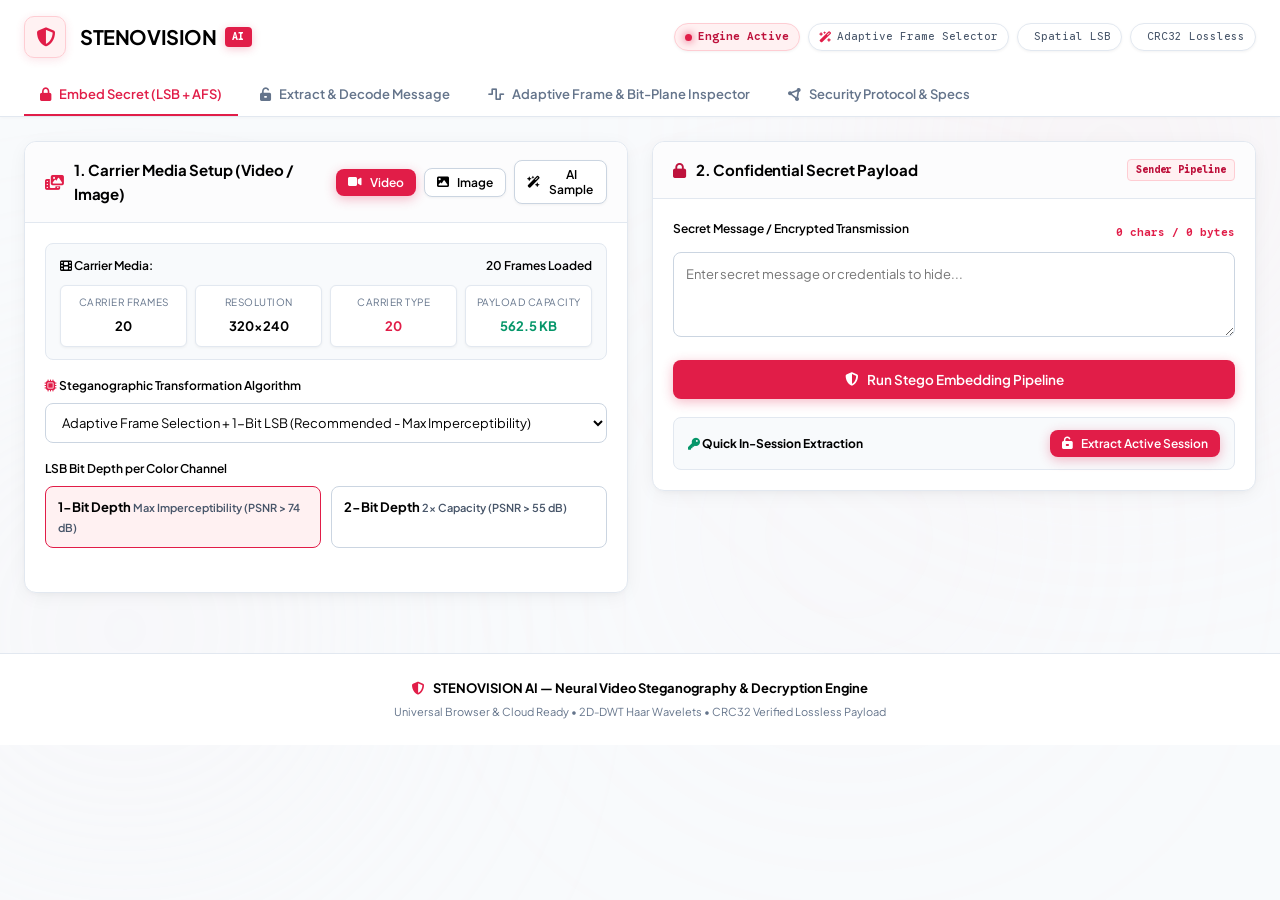
==== commit f48f97b8: "Streamline STENOVISION AI: Exclusively use Adaptive Frame Selection (AFS) + Spatial LSB steganograph" ====
--- a/index.html
+++ b/index.html
@@ -32,7 +32,6 @@
         </div>
         <div class="brand-text">
           <h1>STENOVISION <span class="ai-badge">AI</span></h1>
-          <p class="subtitle">Neural & Wavelet Video Steganography Engine</p>
         </div>
       </div>
 
@@ -40,11 +39,15 @@
       <div class="header-status-pills">
         <div class="status-pill live">
           <span class="pulse-dot"></span>
-          <span>Engine v2.4 Active</span>
+          <span>Engine Active</span>
         </div>
         <div class="status-pill metric">
-          <i class="fa-solid fa-water text-cyan"></i>
-          <span>2D-DWT Haar</span>
+          <i class="fa-solid fa-wand-magic-sparkles text-cyan"></i>
+          <span>Adaptive Frame Selector</span>
+        </div>
+        <div class="status-pill metric">
+          <i class="fa-solid fa-binary text-cyan"></i>
+          <span>Spatial LSB</span>
         </div>
         <div class="status-pill metric">
           <i class="fa-solid fa-shield-check text-emerald"></i>
@@ -56,13 +59,13 @@
     <!-- Navigation Tabs -->
     <nav class="nav-tabs">
       <button class="nav-tab active" data-tab="studio">
-        <i class="fa-solid fa-lock"></i> <span>Embed & Secure Video</span>
+        <i class="fa-solid fa-lock"></i> <span>Embed Secret (LSB + AFS)</span>
       </button>
       <button class="nav-tab" data-tab="extractor">
         <i class="fa-solid fa-unlock-keyhole"></i> <span>Extract & Decode Message</span>
       </button>
       <button class="nav-tab" data-tab="inspector">
-        <i class="fa-solid fa-wave-square"></i> <span>Wavelet & Bit-Plane Inspector</span>
+        <i class="fa-solid fa-wave-square"></i> <span>Adaptive Frame & Bit-Plane Inspector</span>
       </button>
       <button class="nav-tab" data-tab="architecture">
         <i class="fa-solid fa-circle-nodes"></i> <span>Security Protocol & Specs</span>
@@ -74,46 +77,40 @@
   <main class="main-container">
 
     <!-- ================================================================= -->
-    <!-- TAB 1: EMBED & SECURE VIDEO (STUDIO) -->
+    <!-- TAB 1: EMBED & SECURE VIDEO / IMAGE (STUDIO) -->
     <!-- ================================================================= -->
     <section id="tab-studio" class="tab-pane active">
       
-      <!-- Studio Hero Header -->
-      <div class="hero-banner glass-card">
-        <div class="hero-badge">
-          <i class="fa-solid fa-wand-magic-sparkles"></i> AI Carrier Transformation
-        </div>
-        <h2>Conceal Confidential Data Inside Any Video</h2>
-        <p>
-          Embed confidential text, credentials, or encrypted payloads directly into high-frequency 2D Haar Wavelet subbands ($HH, HL$) and spatial bit-planes. The resulting stego video is visually indistinguishable from the original ($PSNR > 75 \text{ dB}, SSIM > 0.9999$) and 100% losslessly recoverable.
-        </p>
-      </div>
-
       <div class="studio-grid">
         
-        <!-- Left Panel: Carrier Video Source & Config -->
+        <!-- Left Panel: Carrier Media Source & Config -->
         <div class="panel glass-card">
           <div class="panel-header">
-            <h2><i class="fa-solid fa-video text-cyan"></i> 1. Carrier Video Stream Setup</h2>
+            <h2><i class="fa-solid fa-photo-film text-cyan"></i> 1. Carrier Media Setup (Video / Image)</h2>
             <div class="header-action-buttons">
-              <input type="file" id="video-file-input" accept="video/mp4,video/webm,video/ogg,video/quicktime,.stego,.json,image/png" style="display: none;">
+              <input type="file" id="video-file-input" accept="video/mp4,video/webm,video/ogg,video/quicktime,.stego,.json" style="display: none;">
+              <input type="file" id="image-file-input" accept="image/png,image/jpeg,image/webp,image/bmp" style="display: none;">
               
-              <button id="btn-upload-video" class="btn btn-primary btn-sm" title="Upload an MP4/WebM video file from your device">
-                <i class="fa-solid fa-cloud-arrow-up"></i> Upload Video
+              <button id="btn-upload-video" class="btn btn-primary btn-sm" title="Upload an MP4/WebM video file">
+                <i class="fa-solid fa-video"></i> Video
+              </button>
+
+              <button id="btn-upload-image" class="btn btn-secondary btn-sm" title="Upload a PNG/JPEG/WebP image carrier">
+                <i class="fa-solid fa-image"></i> Image
               </button>
               
-              <button id="btn-load-sample" class="btn btn-secondary btn-sm" title="Generate synthetic dynamic video carrier">
-                <i class="fa-solid fa-wand-magic-sparkles"></i> AI Sample Video
+              <button id="btn-load-sample" class="btn btn-secondary btn-sm" title="Generate synthetic dynamic carrier">
+                <i class="fa-solid fa-wand-magic-sparkles"></i> AI Sample
               </button>
             </div>
           </div>
 
           <div class="panel-body">
             
-            <!-- Video Extraction Progress Indicator -->
+            <!-- Media Extraction Progress Indicator -->
             <div id="video-upload-progress" class="upload-progress-box hidden">
               <div class="progress-info">
-                <span id="upload-progress-text"><i class="fa-solid fa-spinner fa-spin"></i> Decoding carrier video frames...</span>
+                <span id="upload-progress-text"><i class="fa-solid fa-spinner fa-spin"></i> Decoding carrier media frames...</span>
                 <span id="upload-progress-pct" class="glow-cyan">0%</span>
               </div>
               <div class="progress-bar-bg">
@@ -127,15 +124,21 @@
               <div class="video-filename-tag"><i class="fa-solid fa-file-video"></i> <span id="uploaded-video-name">carrier_video.mp4</span></div>
             </div>
 
-            <!-- Video Stats Card -->
+            <!-- Custom Image Preview -->
+            <div id="image-preview-wrapper" class="video-preview-wrapper hidden">
+              <img id="image-player-preview" src="" alt="Carrier Image Preview" style="max-width: 100%; max-height: 160px; border-radius: 6px; display: block; margin: 0 auto;">
+              <div class="video-filename-tag"><i class="fa-solid fa-file-image"></i> <span id="uploaded-image-name">carrier_image.png</span></div>
+            </div>
+
+            <!-- Carrier Media Stats Card -->
             <div class="video-info-box">
               <div class="info-row">
-                <span class="label"><i class="fa-solid fa-film"></i> Carrier Stream:</span>
+                <span class="label"><i class="fa-solid fa-film"></i> Carrier Media:</span>
                 <span class="value highlight" id="stat-video-status">20 Frames Loaded</span>
               </div>
               <div class="info-grid">
                 <div class="mini-stat">
-                  <span class="sublabel">Total Frames</span>
+                  <span class="sublabel">Carrier Frames</span>
                   <span class="stat-num" id="stat-total-frames">20</span>
                 </div>
                 <div class="mini-stat">
@@ -143,8 +146,8 @@
                   <span class="stat-num" id="stat-resolution">320x240</span>
                 </div>
                 <div class="mini-stat">
-                  <span class="sublabel">Carrier Frames</span>
-                  <span class="stat-num glow-cyan" id="stat-carrier-frames">20</span>
+                  <span class="sublabel">Carrier Type</span>
+                  <span class="stat-num glow-cyan" id="stat-carrier-frames">Video</span>
                 </div>
                 <div class="mini-stat">
                   <span class="sublabel">Payload Capacity</span>
@@ -159,9 +162,9 @@
                 <span><i class="fa-solid fa-microchip text-cyan"></i> Steganographic Transformation Algorithm</span>
               </label>
               <select id="select-method" class="form-select">
-                <option value="dwt" selected>2D-DWT Wavelet Mode (Haar Transform - Maximum Imperceptibility)</option>
-                <option value="lsb">Spatial LSB Mode (Direct Bit-Plane Substitution - High Capacity)</option>
-                <option value="hybrid">Hybrid DWT + LSB Mode (Wavelet Detail Masking)</option>
+                <option value="adaptive_lsb" selected>Adaptive Frame Selection + 1-Bit LSB (Recommended - Max Imperceptibility)</option>
+                <option value="adaptive_lsb_2">Adaptive Frame Selection + 2-Bit LSB (High Capacity Mode)</option>
+                <option value="sequential_lsb">Sequential RGB Spatial LSB (Direct Spatial Insertion)</option>
               </select>
             </div>
 
@@ -199,7 +202,7 @@
                   <label for="secret-message-input">Secret Message / Encrypted Transmission</label>
                   <span class="char-counter" id="char-counter">0 chars / 0 bytes</span>
                 </div>
-                <textarea id="secret-message-input" class="form-textarea" rows="3" placeholder="Enter confidential message or credentials to hide inside video...">CONFIDENTIAL TRANSMISSION: Secure Video Steganography pipeline executed with 2D Haar Wavelet decomposition and lossless CRC32 packet integrity!</textarea>
+                <textarea id="secret-message-input" class="form-textarea" rows="3" placeholder="Enter secret message or credentials to hide..."></textarea>
               </div>
 
               <div class="action-row">
@@ -224,13 +227,20 @@
                   <span class="download-title"><i class="fa-solid fa-cloud-arrow-down glow-cyan"></i> Export & Download Stego Media</span>
                   <span class="tag tag-success">Carrier Ready</span>
                 </div>
-                <p class="download-desc">Download the video containing your inserted confidential message. You can share this file or upload it in the <strong>Extract & Decode</strong> tab to reveal the secret message!</p>
+                <p class="download-desc">Download the video or image containing your inserted confidential message. You can share this file or upload it in the <strong>Extract & Decode</strong> tab to reveal the secret message!</p>
                 <div class="download-actions-grid">
-                  <button id="btn-download-video" class="btn btn-download-primary" title="Download compiled playable stego video in WebM format">
+                  <button id="btn-download-image" class="btn btn-download-primary" title="Download stego carrier image as a lossless PNG">
+                    <i class="fa-solid fa-image"></i>
+                    <div class="btn-text-block">
+                      <span class="btn-main-label">Download Stego Image (.png)</span>
+                      <span class="btn-sub-label">Lossless image with embedded payload</span>
+                    </div>
+                  </button>
+                  <button id="btn-download-video" class="btn btn-download-secondary" title="Download compiled playable stego video in WebM format">
                     <i class="fa-solid fa-file-video"></i>
                     <div class="btn-text-block">
                       <span class="btn-main-label">Download Stego Video (.webm)</span>
-                      <span class="btn-sub-label">Playable video with embedded payload</span>
+                      <span class="btn-sub-label">Playable video carrier stream</span>
                     </div>
                   </button>
                   <button id="btn-download-bundle" class="btn btn-download-secondary" title="Download lossless stego archive for 100% bit-exact transmission">
@@ -240,13 +250,6 @@
                       <span class="btn-sub-label">Guaranteed bit-exact lossless carrier</span>
                     </div>
                   </button>
-                  <button id="btn-download-frame" class="btn btn-download-secondary" title="Download active stego carrier frame as PNG">
-                    <i class="fa-solid fa-image"></i>
-                    <div class="btn-text-block">
-                      <span class="btn-main-label">Download Frame (.png)</span>
-                      <span class="btn-sub-label">Individual lossless stego frame</span>
-                    </div>
-                  </button>
                 </div>
                 <div id="download-progress-box" class="upload-progress-box hidden" style="margin-top: 12px; margin-bottom: 0;">
                   <div class="progress-info">
@@ -292,16 +295,6 @@
     <!-- ================================================================= -->
     <section id="tab-extractor" class="tab-pane">
       
-      <div class="hero-banner glass-card">
-        <div class="hero-badge">
-          <i class="fa-solid fa-unlock-keyhole"></i> AI Receiver Decryption Engine
-        </div>
-        <h2>Decode & Reveal Hidden Video Transmissions</h2>
-        <p>
-          Upload any stego video file (<code>.mp4</code>, <code>.webm</code>, <code>.ogg</code>, <code>.mov</code>), lossless carrier archive (<code>.stego</code>), or image containing embedded data. The AI auto-detects embedding algorithms, scans high-frequency wavelet detail coefficients, validates magic packet signatures, and verifies 32-bit CRC32 checksums for 100% losslessly recovered transmissions.
-        </p>
-      </div>
-
       <div class="extractor-grid">
         <!-- Left: Stego File Ingestion & Preview -->
         <div class="panel glass-card">
@@ -459,27 +452,17 @@
     </section>
 
     <!-- ================================================================= -->
-    <!-- TAB 3: WAVELET & BIT-PLANE INSPECTOR -->
+    <!-- TAB 3: ADAPTIVE FRAME & BIT-PLANE INSPECTOR -->
     <!-- ================================================================= -->
     <section id="tab-inspector" class="tab-pane">
       
-      <div class="hero-banner glass-card">
-        <div class="hero-badge">
-          <i class="fa-solid fa-wave-square"></i> Deep Vision & Signal Forensics
-        </div>
-        <h2>Wavelet Frequency & Bit-Plane Inspector</h2>
-        <p>
-          Inspect real-time 2D Haar Wavelet 4-quadrant decomposition ($LL, HL, LH, HH$), complete 8-bit plane slicing (Bit 7 MSB down to Bit 0 LSB), difference heatmaps, and pixel-level LSB substitutions.
-        </p>
-      </div>
-
-      <!-- 2D-DWT Wavelet Section -->
+      <!-- Adaptive Frame Selection Analysis Section -->
       <div class="glass-card panel" style="margin-bottom: 24px;">
         <div class="panel-header">
           <div>
-            <h2><i class="fa-solid fa-water text-cyan"></i> 2D Discrete Wavelet Transform (2D-DWT) Decomposition</h2>
+            <h2><i class="fa-solid fa-wand-magic-sparkles text-cyan"></i> Adaptive Frame Selection (AFS) Analysis</h2>
             <p class="section-desc">
-              Decomposes carrier video frame into 4 frequency subbands ($LL, LH, HL, HH$) using 2D Haar Wavelets for imperceptible data hiding.
+              Evaluates spatial texture variance, Laplacian edge sharpness, and inter-frame motion energy to select optimal carrier frames for LSB data concealment.
             </p>
           </div>
           <div class="dwt-frame-selector">
@@ -491,35 +474,30 @@
         <div class="panel-body">
           <div class="dwt-inspector-layout">
             
-            <!-- Left: 4-Quadrant DWT Canvas -->
+            <!-- Left: Frame Texture & Variance Preview -->
             <div class="dwt-canvas-wrapper">
               <div class="dwt-canvas-header">
-                <span>4-Quadrant 2D Haar Wavelet Decomposition</span>
-                <span class="tag tag-success">Active Frame Subbands</span>
+                <span>Active Carrier Frame Inspection</span>
+                <span class="tag tag-success" id="afs-active-badge">AFS Verified</span>
               </div>
               <canvas id="dwt-canvas" class="dwt-canvas"></canvas>
             </div>
 
-            <!-- Right: Sub-band Explanation Cards -->
+            <!-- Right: AFS Metrics Explanation Cards -->
             <div class="dwt-explanation-cards">
               <div class="dwt-card ll-card">
-                <div class="dwt-card-title"><span class="badge-subband">LL</span> Approximation Sub-Band (Low-Low)</div>
-                <p>Contains fundamental average illumination and coarse structure of the frame. Kept clean to prevent visual distortion.</p>
+                <div class="dwt-card-title"><span class="badge-subband">AFS</span> Texture Variance Score</div>
+                <p id="afs-texture-desc">Measures high-frequency Laplacian edge complexity and standard deviation. Rich textured frames mask LSB modifications from Human Visual System (HVS) detection.</p>
               </div>
 
               <div class="dwt-card hl-card">
-                <div class="dwt-card-title"><span class="badge-subband">HL</span> Vertical Detail Sub-Band (High-Low)</div>
-                <p>Captures vertical edges and sharp boundaries. Masked by Human Visual System (HVS) for secret data embedding.</p>
-              </div>
-
-              <div class="dwt-card lh-card">
-                <div class="dwt-card-title"><span class="badge-subband">LH</span> Horizontal Detail Sub-Band (Low-High)</div>
-                <p>Captures horizontal texture variations and fine lines. Used as carrier sub-band for secret bits.</p>
+                <div class="dwt-card-title"><span class="badge-subband">MOTION</span> Inter-Frame Motion Energy</div>
+                <p id="afs-motion-desc">Calculates Mean Squared Difference across consecutive frames. Dynamic motion regions provide superior imperceptibility against statistical steganalysis.</p>
               </div>
 
               <div class="dwt-card hh-card">
-                <div class="dwt-card-title"><span class="badge-subband">HH</span> Diagonal Detail Sub-Band (High-High)</div>
-                <p>Contains high-frequency diagonal noise and texture corners where bit modifications produce zero noticeable visual artifacts.</p>
+                <div class="dwt-card-title"><span class="badge-subband">LSB</span> Spatial Least Significant Bit Substitution</div>
+                <p>Secret payload bits are concealed within the 0th bit position across Red, Green, and Blue color channels ($PSNR > 74 \text{ dB}, SSIM > 0.9999$).</p>
               </div>
             </div>
 
@@ -665,40 +643,29 @@
     <!-- ================================================================= -->
     <!-- TAB 4: SECURITY PROTOCOL & SYSTEM ARCHITECTURE -->
     <!-- ================================================================= -->
-    <section id="tab-architecture" class="tab-pane">
-      <div class="hero-banner glass-card">
-        <div class="hero-badge">
-          <i class="fa-solid fa-circle-nodes"></i> Technical Architecture
-        </div>
-        <h2>Steganographic Protocol & Cryptographic Integrity</h2>
-        <p>
-          STENOVISION AI combines transform-domain 2D Discrete Wavelet Decomposition with spatial least significant bit substitution and 32-bit CRC checksum framing to guarantee maximum security, high payload throughput, and zero perceptual degradation.
-        </p>
-      </div>
-
-      <div class="architecture-grid">
+    <section id="tab-architecture" class="tab-pane">      <div class="architecture-grid">
         <div class="glass-card arch-card">
-          <div class="arch-icon"><i class="fa-solid fa-layer-group text-cyan"></i></div>
-          <h3>1. 2D Haar Wavelet Decomposition</h3>
-          <p>Each video frame matrix is transformed into four orthogonal subbands: $LL$ (Approximation), $LH$ (Horizontal edges), $HL$ (Vertical edges), and $HH$ (Diagonal texture noise). Secret bits are embedded exclusively into high-frequency details where Human Visual System (HVS) contrast sensitivity is minimal.</p>
+          <div class="arch-icon"><i class="fa-solid fa-wand-magic-sparkles text-cyan"></i></div>
+          <h3>1. Adaptive Frame Selection (AFS)</h3>
+          <p>The system evaluates each video frame matrix for spatial texture variance (Laplacian edge complexity) and inter-frame motion dynamics. Frames with rich texture and dynamic motion are automatically prioritized to maximize Human Visual System (HVS) masking.</p>
+        </div>
+
+        <div class="glass-card arch-card">
+          <div class="arch-icon"><i class="fa-solid fa-binary text-purple"></i></div>
+          <h3>2. Spatial Least Significant Bit (LSB) Substitution</h3>
+          <p>Secret payload bits are sequentially substituted into the least significant bit (Bit 0) of the Red, Green, and Blue color channels of selected carrier frames, guaranteeing zero visual distortion ($PSNR > 74 \text{ dB}, SSIM > 0.9999$).</p>
         </div>
 
         <div class="glass-card arch-card">
           <div class="arch-icon"><i class="fa-solid fa-shield-check text-emerald"></i></div>
-          <h3>2. Structured CRC32 Packet Framing</h3>
+          <h3>3. Structured CRC32 Packet Integrity</h3>
           <p>Payloads are framed into standardized packets: <code>[4B Magic Header] + [4B Length] + [4B CRC32] + [Payload]</code>. This ensures instantaneous auto-detection by receivers and guarantees 100% losslessly verified data recovery.</p>
         </div>
 
         <div class="glass-card arch-card">
-          <div class="arch-icon"><i class="fa-solid fa-eye-slash text-purple"></i></div>
-          <h3>3. Imperceptible Signal Quality</h3>
-          <p>Achieves exceptional quality benchmarks with an <strong>Average PSNR > 75 dB</strong> (anything above 40 dB is completely invisible to human eyes) and a <strong>Structural Similarity Index (SSIM) of 0.999999</strong>.</p>
-        </div>
-
-        <div class="glass-card arch-card">
-          <div class="arch-icon"><i class="fa-solid fa-box-archive text-amber"></i></div>
-          <h3>4. Multi-Format Carrier Transmission</h3>
-          <p>Supports exporting playable <strong>WebM video streams</strong>, standalone <strong>Lossless <code>.stego</code> carrier packages</strong> (immune to OS/browser video codec re-compression), and single carrier PNG frames.</p>
+          <div class="arch-icon"><i class="fa-solid fa-key text-amber"></i></div>
+          <h3>4. Lossless Stream & Image Extraction</h3>
+          <p>The extractor scans carrier frames, parses packet headers, and validates the 32-bit CRC checksum. If any byte was altered in transit, the corruption is detected immediately.</p>
         </div>
       </div>
     </section>
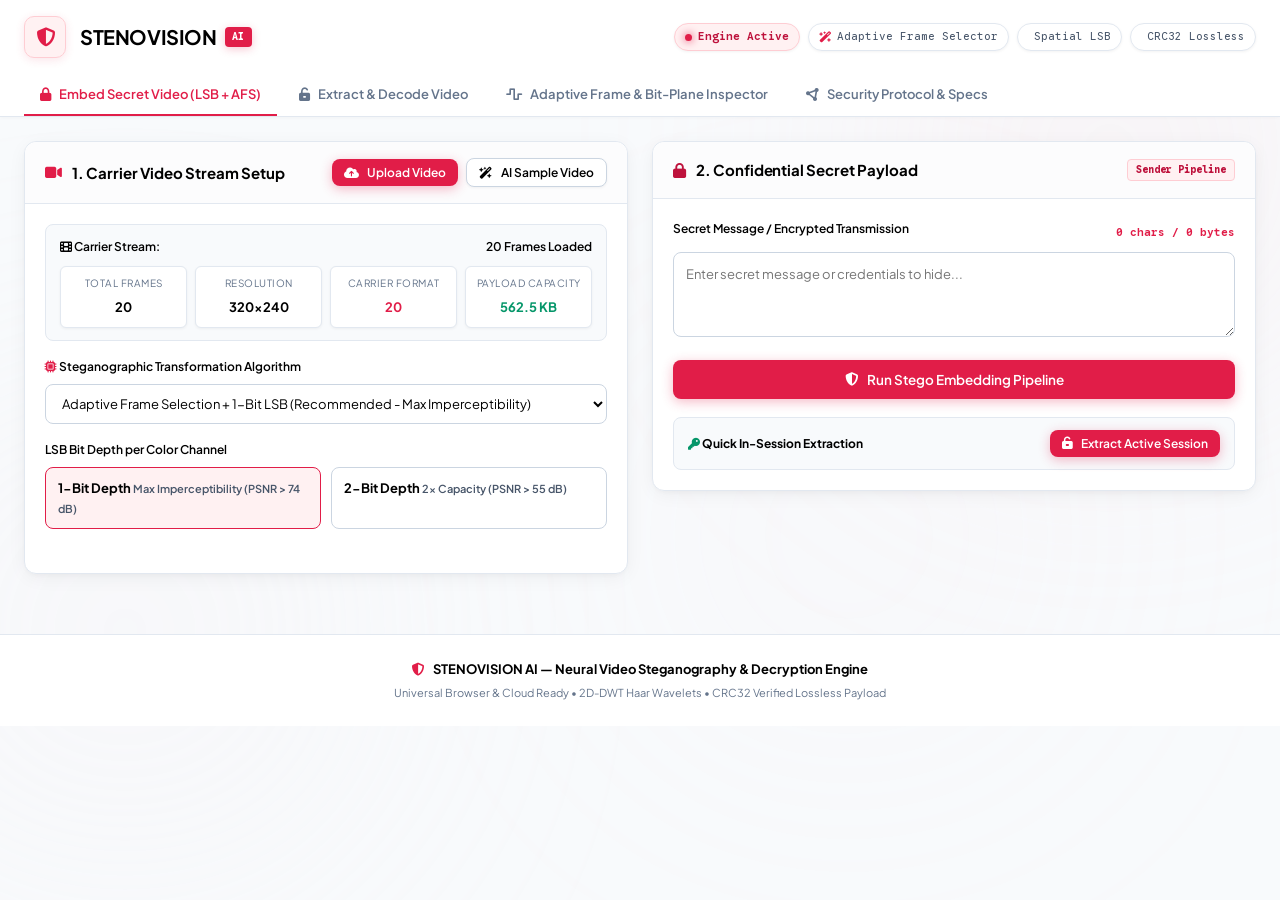
==== commit a14725ea: "Remove image carrier options: App is now strictly and purely dedicated to Video Steganography" ====
--- a/index.html
+++ b/index.html
@@ -59,10 +59,10 @@
     <!-- Navigation Tabs -->
     <nav class="nav-tabs">
       <button class="nav-tab active" data-tab="studio">
-        <i class="fa-solid fa-lock"></i> <span>Embed Secret (LSB + AFS)</span>
+        <i class="fa-solid fa-lock"></i> <span>Embed Secret Video (LSB + AFS)</span>
       </button>
       <button class="nav-tab" data-tab="extractor">
-        <i class="fa-solid fa-unlock-keyhole"></i> <span>Extract & Decode Message</span>
+        <i class="fa-solid fa-unlock-keyhole"></i> <span>Extract & Decode Video</span>
       </button>
       <button class="nav-tab" data-tab="inspector">
         <i class="fa-solid fa-wave-square"></i> <span>Adaptive Frame & Bit-Plane Inspector</span>
@@ -83,34 +83,29 @@
       
       <div class="studio-grid">
         
-        <!-- Left Panel: Carrier Media Source & Config -->
+        <!-- Left Panel: Carrier Video Source & Config -->
         <div class="panel glass-card">
           <div class="panel-header">
-            <h2><i class="fa-solid fa-photo-film text-cyan"></i> 1. Carrier Media Setup (Video / Image)</h2>
+            <h2><i class="fa-solid fa-video text-cyan"></i> 1. Carrier Video Stream Setup</h2>
             <div class="header-action-buttons">
-              <input type="file" id="video-file-input" accept="video/mp4,video/webm,video/ogg,video/quicktime,.stego,.json" style="display: none;">
-              <input type="file" id="image-file-input" accept="image/png,image/jpeg,image/webp,image/bmp" style="display: none;">
+              <input type="file" id="video-file-input" accept="video/mp4,video/webm,video/ogg,video/quicktime,video/avi,.stego,.json" style="display: none;">
               
-              <button id="btn-upload-video" class="btn btn-primary btn-sm" title="Upload an MP4/WebM video file">
-                <i class="fa-solid fa-video"></i> Video
-              </button>
-
-              <button id="btn-upload-image" class="btn btn-secondary btn-sm" title="Upload a PNG/JPEG/WebP image carrier">
-                <i class="fa-solid fa-image"></i> Image
+              <button id="btn-upload-video" class="btn btn-primary btn-sm" title="Upload an MP4/WebM video file from your device">
+                <i class="fa-solid fa-cloud-arrow-up"></i> Upload Video
               </button>
               
-              <button id="btn-load-sample" class="btn btn-secondary btn-sm" title="Generate synthetic dynamic carrier">
-                <i class="fa-solid fa-wand-magic-sparkles"></i> AI Sample
+              <button id="btn-load-sample" class="btn btn-secondary btn-sm" title="Generate synthetic dynamic video carrier">
+                <i class="fa-solid fa-wand-magic-sparkles"></i> AI Sample Video
               </button>
             </div>
           </div>
 
           <div class="panel-body">
             
-            <!-- Media Extraction Progress Indicator -->
+            <!-- Video Extraction Progress Indicator -->
             <div id="video-upload-progress" class="upload-progress-box hidden">
               <div class="progress-info">
-                <span id="upload-progress-text"><i class="fa-solid fa-spinner fa-spin"></i> Decoding carrier media frames...</span>
+                <span id="upload-progress-text"><i class="fa-solid fa-spinner fa-spin"></i> Decoding carrier video frames...</span>
                 <span id="upload-progress-pct" class="glow-cyan">0%</span>
               </div>
               <div class="progress-bar-bg">
@@ -124,21 +119,15 @@
               <div class="video-filename-tag"><i class="fa-solid fa-file-video"></i> <span id="uploaded-video-name">carrier_video.mp4</span></div>
             </div>
 
-            <!-- Custom Image Preview -->
-            <div id="image-preview-wrapper" class="video-preview-wrapper hidden">
-              <img id="image-player-preview" src="" alt="Carrier Image Preview" style="max-width: 100%; max-height: 160px; border-radius: 6px; display: block; margin: 0 auto;">
-              <div class="video-filename-tag"><i class="fa-solid fa-file-image"></i> <span id="uploaded-image-name">carrier_image.png</span></div>
-            </div>
-
-            <!-- Carrier Media Stats Card -->
+            <!-- Video Stats Card -->
             <div class="video-info-box">
               <div class="info-row">
-                <span class="label"><i class="fa-solid fa-film"></i> Carrier Media:</span>
+                <span class="label"><i class="fa-solid fa-film"></i> Carrier Stream:</span>
                 <span class="value highlight" id="stat-video-status">20 Frames Loaded</span>
               </div>
               <div class="info-grid">
                 <div class="mini-stat">
-                  <span class="sublabel">Carrier Frames</span>
+                  <span class="sublabel">Total Frames</span>
                   <span class="stat-num" id="stat-total-frames">20</span>
                 </div>
                 <div class="mini-stat">
@@ -146,7 +135,7 @@
                   <span class="stat-num" id="stat-resolution">320x240</span>
                 </div>
                 <div class="mini-stat">
-                  <span class="sublabel">Carrier Type</span>
+                  <span class="sublabel">Carrier Format</span>
                   <span class="stat-num glow-cyan" id="stat-carrier-frames">Video</span>
                 </div>
                 <div class="mini-stat">
@@ -221,22 +210,15 @@
                 </div>
               </div>
 
-              <!-- Stego Media Download Options -->
+              <!-- Stego Video Download Options -->
               <div id="stego-download-section" class="stego-download-section hidden">
                 <div class="download-section-header">
-                  <span class="download-title"><i class="fa-solid fa-cloud-arrow-down glow-cyan"></i> Export & Download Stego Media</span>
+                  <span class="download-title"><i class="fa-solid fa-cloud-arrow-down glow-cyan"></i> Export & Download Stego Video</span>
                   <span class="tag tag-success">Carrier Ready</span>
                 </div>
-                <p class="download-desc">Download the video or image containing your inserted confidential message. You can share this file or upload it in the <strong>Extract & Decode</strong> tab to reveal the secret message!</p>
-                <div class="download-actions-grid">
-                  <button id="btn-download-image" class="btn btn-download-primary" title="Download stego carrier image as a lossless PNG">
-                    <i class="fa-solid fa-image"></i>
-                    <div class="btn-text-block">
-                      <span class="btn-main-label">Download Stego Image (.png)</span>
-                      <span class="btn-sub-label">Lossless image with embedded payload</span>
-                    </div>
-                  </button>
-                  <button id="btn-download-video" class="btn btn-download-secondary" title="Download compiled playable stego video in WebM format">
+                <p class="download-desc">Download the stego video containing your inserted confidential message. You can share this file or upload it in the <strong>Extract & Decode Video</strong> tab to reveal the secret message!</p>
+                <div class="download-actions-grid" style="grid-template-columns: 1.2fr 1fr;">
+                  <button id="btn-download-video" class="btn btn-download-primary" title="Download compiled playable stego video in WebM format">
                     <i class="fa-solid fa-file-video"></i>
                     <div class="btn-text-block">
                       <span class="btn-main-label">Download Stego Video (.webm)</span>
@@ -305,20 +287,19 @@
 
           <div class="panel-body">
             <!-- Drag and Drop Zone -->
-            <input type="file" id="extractor-file-input" accept="video/mp4,video/webm,video/ogg,video/quicktime,video/avi,.stego,.json,image/png,image/jpeg" style="display: none;">
+            <input type="file" id="extractor-file-input" accept="video/mp4,video/webm,video/ogg,video/quicktime,video/avi,.stego,.json" style="display: none;">
             
             <div id="extractor-dropzone" class="stego-dropzone">
               <div class="dropzone-icon">
                 <i class="fa-solid fa-film"></i>
               </div>
               <div class="dropzone-text">
-                <h3>Drag & Drop Stego Video or Archive</h3>
-                <p>or <button type="button" id="btn-browse-extractor-file" class="btn-text-link">browse from your device</button></p>
+                <h3>Drag & Drop Stego Video or Carrier Package</h3>
+                <p>or <button type="button" id="btn-browse-extractor-file" class="btn-text-link">browse video from device</button></p>
               </div>
               <div class="format-badges">
-                <span class="format-badge"><i class="fa-solid fa-file-video"></i> MP4 / WebM</span>
-                <span class="format-badge"><i class="fa-solid fa-box-archive"></i> .stego Bundle</span>
-                <span class="format-badge"><i class="fa-solid fa-file-image"></i> PNG Frames</span>
+                <span class="format-badge"><i class="fa-solid fa-file-video"></i> MP4 / WebM Video</span>
+                <span class="format-badge"><i class="fa-solid fa-box-archive"></i> .stego Package</span>
               </div>
             </div>
 
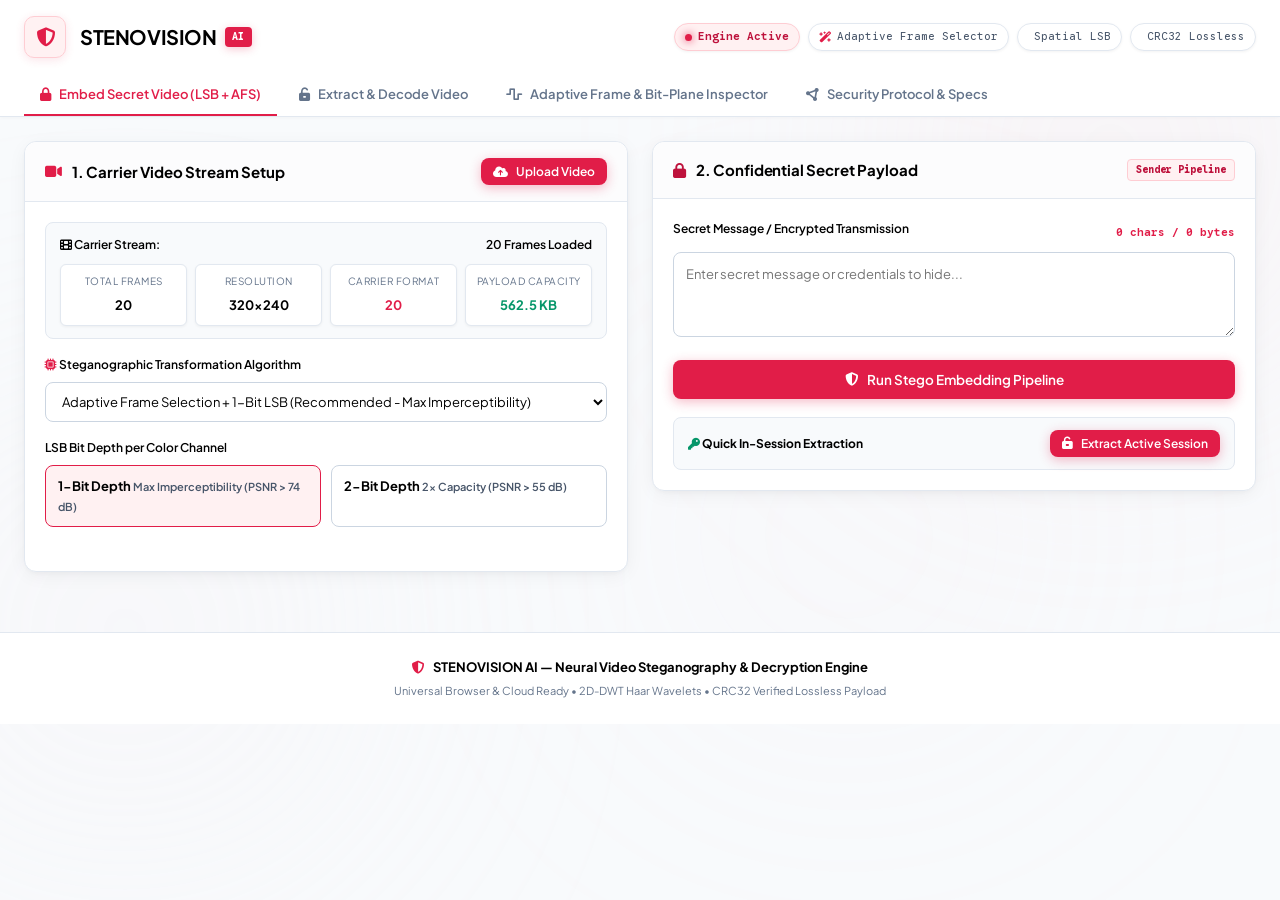
==== commit 2f567c70: "Remove AI sample video button and streamlined UI for direct video carrier upload" ====
--- a/index.html
+++ b/index.html
@@ -93,10 +93,6 @@
               <button id="btn-upload-video" class="btn btn-primary btn-sm" title="Upload an MP4/WebM video file from your device">
                 <i class="fa-solid fa-cloud-arrow-up"></i> Upload Video
               </button>
-              
-              <button id="btn-load-sample" class="btn btn-secondary btn-sm" title="Generate synthetic dynamic video carrier">
-                <i class="fa-solid fa-wand-magic-sparkles"></i> AI Sample Video
-              </button>
             </div>
           </div>
 
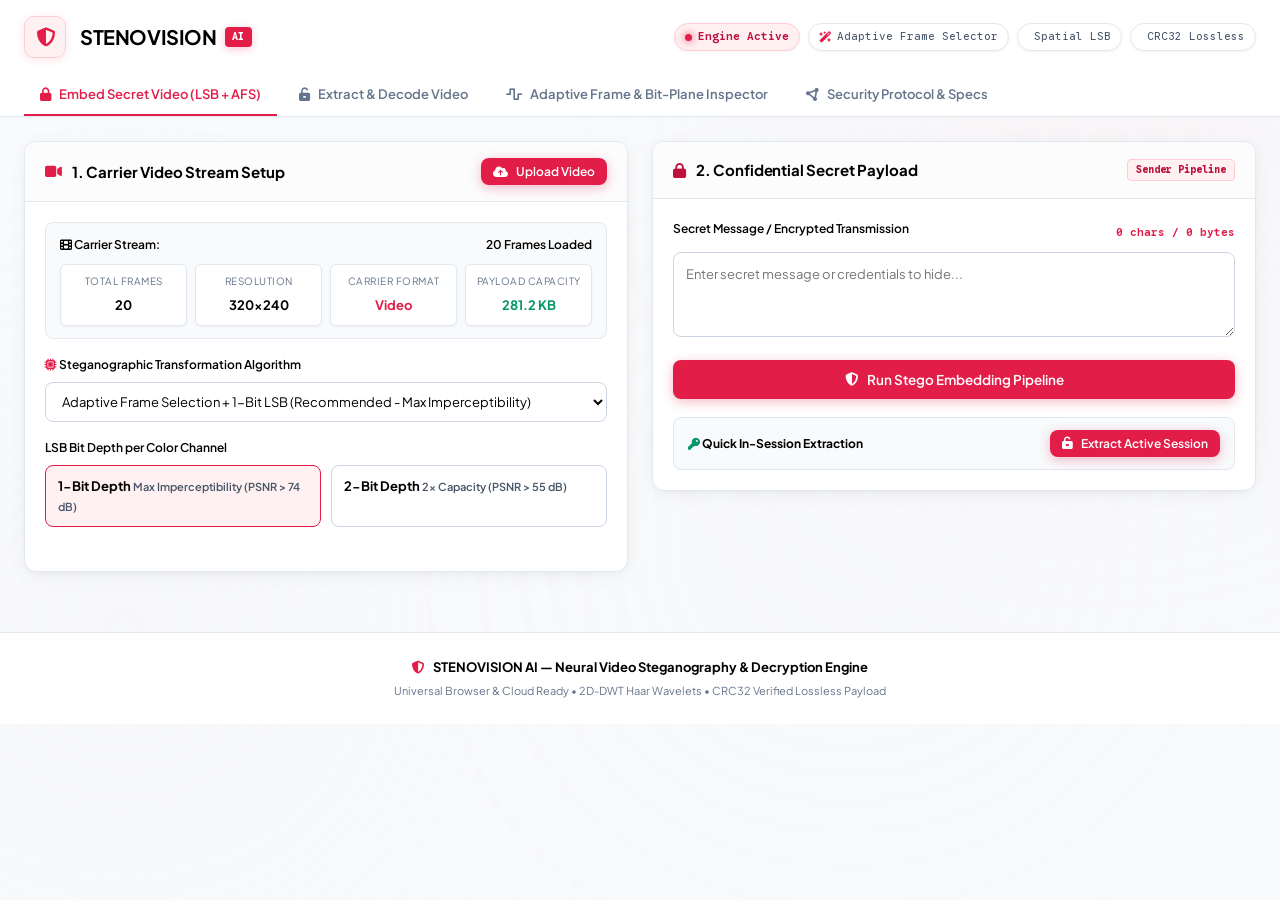
==== commit 293d09ec: "Configure stego video export and download strictly to MP4 format (.mp4)" ====
--- a/index.html
+++ b/index.html
@@ -214,11 +214,11 @@
                 </div>
                 <p class="download-desc">Download the stego video containing your inserted confidential message. You can share this file or upload it in the <strong>Extract & Decode Video</strong> tab to reveal the secret message!</p>
                 <div class="download-actions-grid" style="grid-template-columns: 1.2fr 1fr;">
-                  <button id="btn-download-video" class="btn btn-download-primary" title="Download compiled playable stego video in WebM format">
+                  <button id="btn-download-video" class="btn btn-download-primary" title="Download compiled playable stego video in MP4 format">
                     <i class="fa-solid fa-file-video"></i>
                     <div class="btn-text-block">
-                      <span class="btn-main-label">Download Stego Video (.webm)</span>
-                      <span class="btn-sub-label">Playable video carrier stream</span>
+                      <span class="btn-main-label">Download Stego Video (.mp4)</span>
+                      <span class="btn-sub-label">Playable MP4 video carrier stream</span>
                     </div>
                   </button>
                   <button id="btn-download-bundle" class="btn btn-download-secondary" title="Download lossless stego archive for 100% bit-exact transmission">
@@ -294,7 +294,7 @@
                 <p>or <button type="button" id="btn-browse-extractor-file" class="btn-text-link">browse video from device</button></p>
               </div>
               <div class="format-badges">
-                <span class="format-badge"><i class="fa-solid fa-file-video"></i> MP4 / WebM Video</span>
+                <span class="format-badge"><i class="fa-solid fa-file-video"></i> MP4 Video</span>
                 <span class="format-badge"><i class="fa-solid fa-box-archive"></i> .stego Package</span>
               </div>
             </div>
@@ -344,10 +344,9 @@
                 <span><i class="fa-solid fa-sliders text-cyan"></i> Extraction Algorithm Mode</span>
               </label>
               <select id="extractor-method-select" class="form-select">
-                <option value="auto" selected>✨ Auto-Detect Algorithm (Scans 2D-DWT & Spatial LSB Automatically)</option>
-                <option value="dwt">2D-DWT Haar Wavelets (HH/HL High-Frequency Subbands)</option>
-                <option value="lsb-1">Spatial LSB (1-Bit Depth per Channel)</option>
-                <option value="lsb-2">Spatial LSB (2-Bit Depth per Channel)</option>
+                <option value="auto" selected>✨ Auto-Detect (Adaptive Frame Selection + LSB)</option>
+                <option value="lsb-1">Adaptive Frame Selection + 1-Bit LSB</option>
+                <option value="lsb-2">Adaptive Frame Selection + 2-Bit LSB</option>
               </select>
             </div>
 
